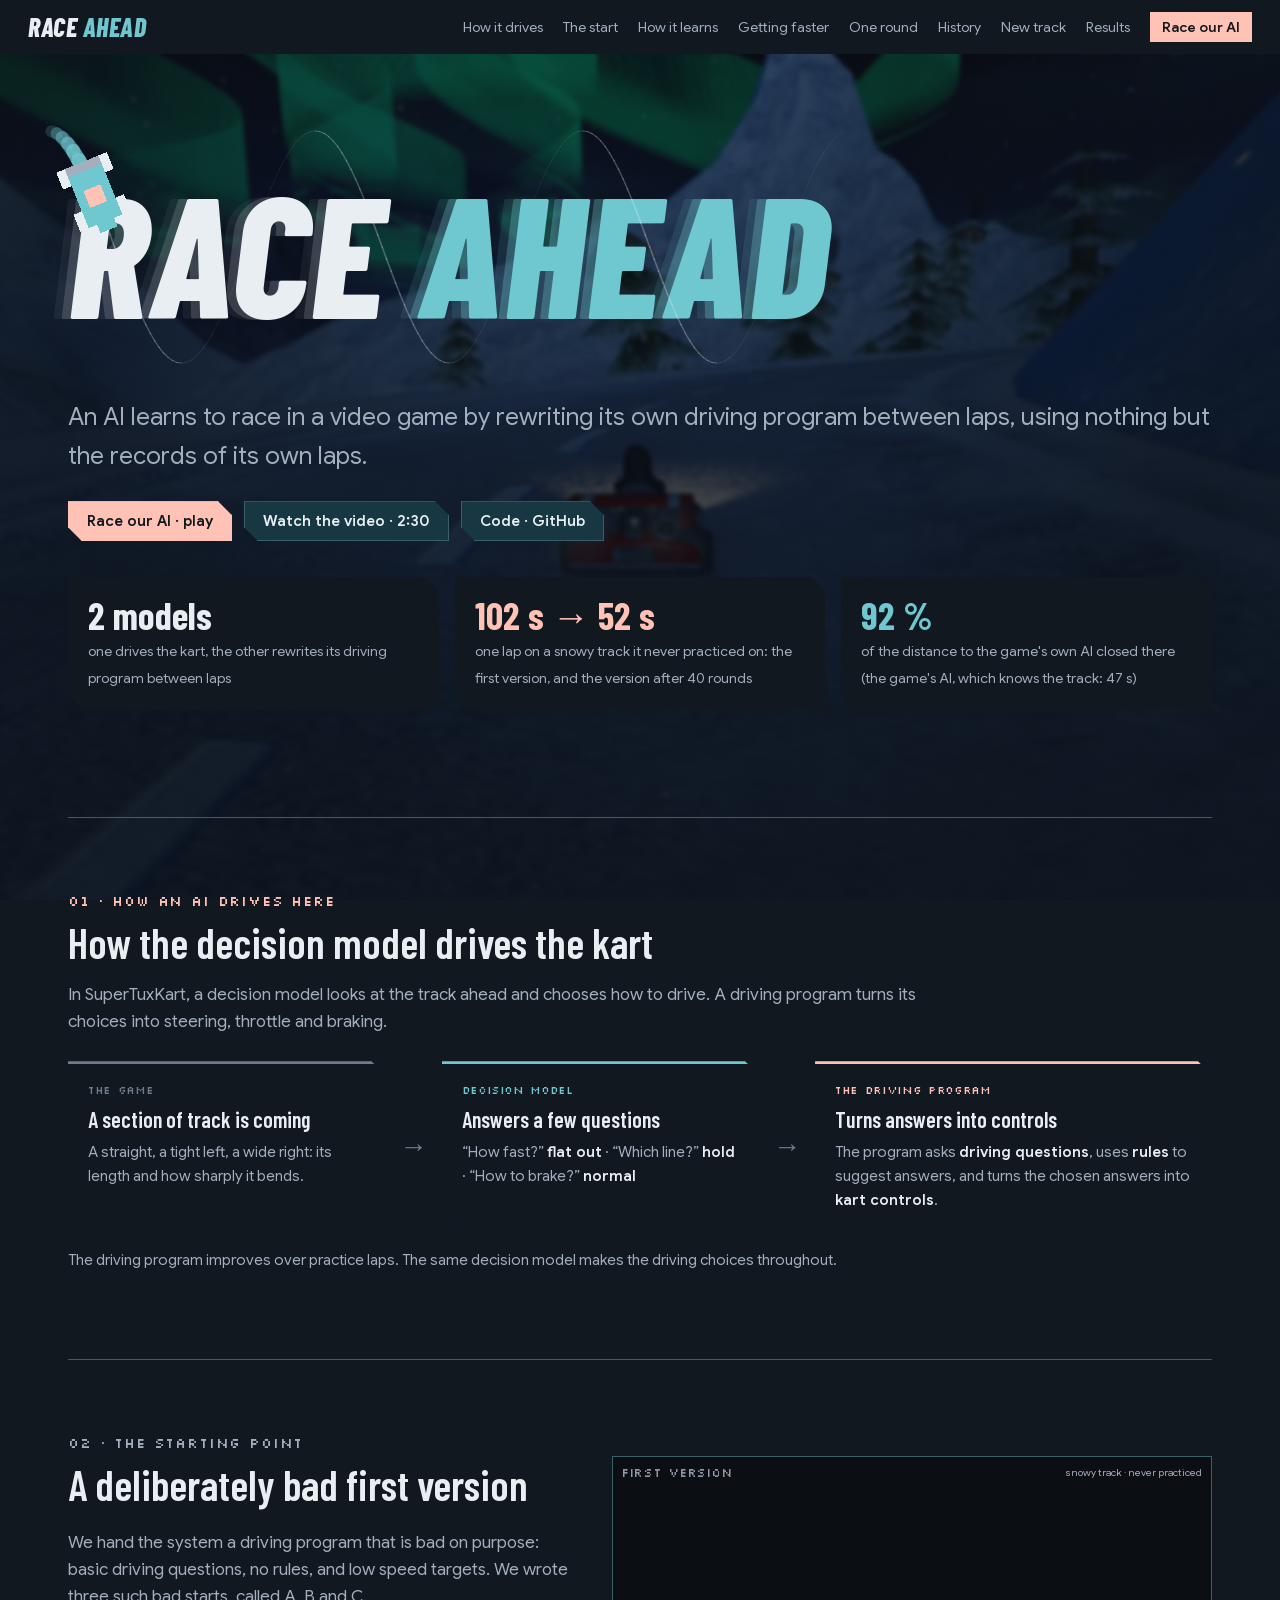
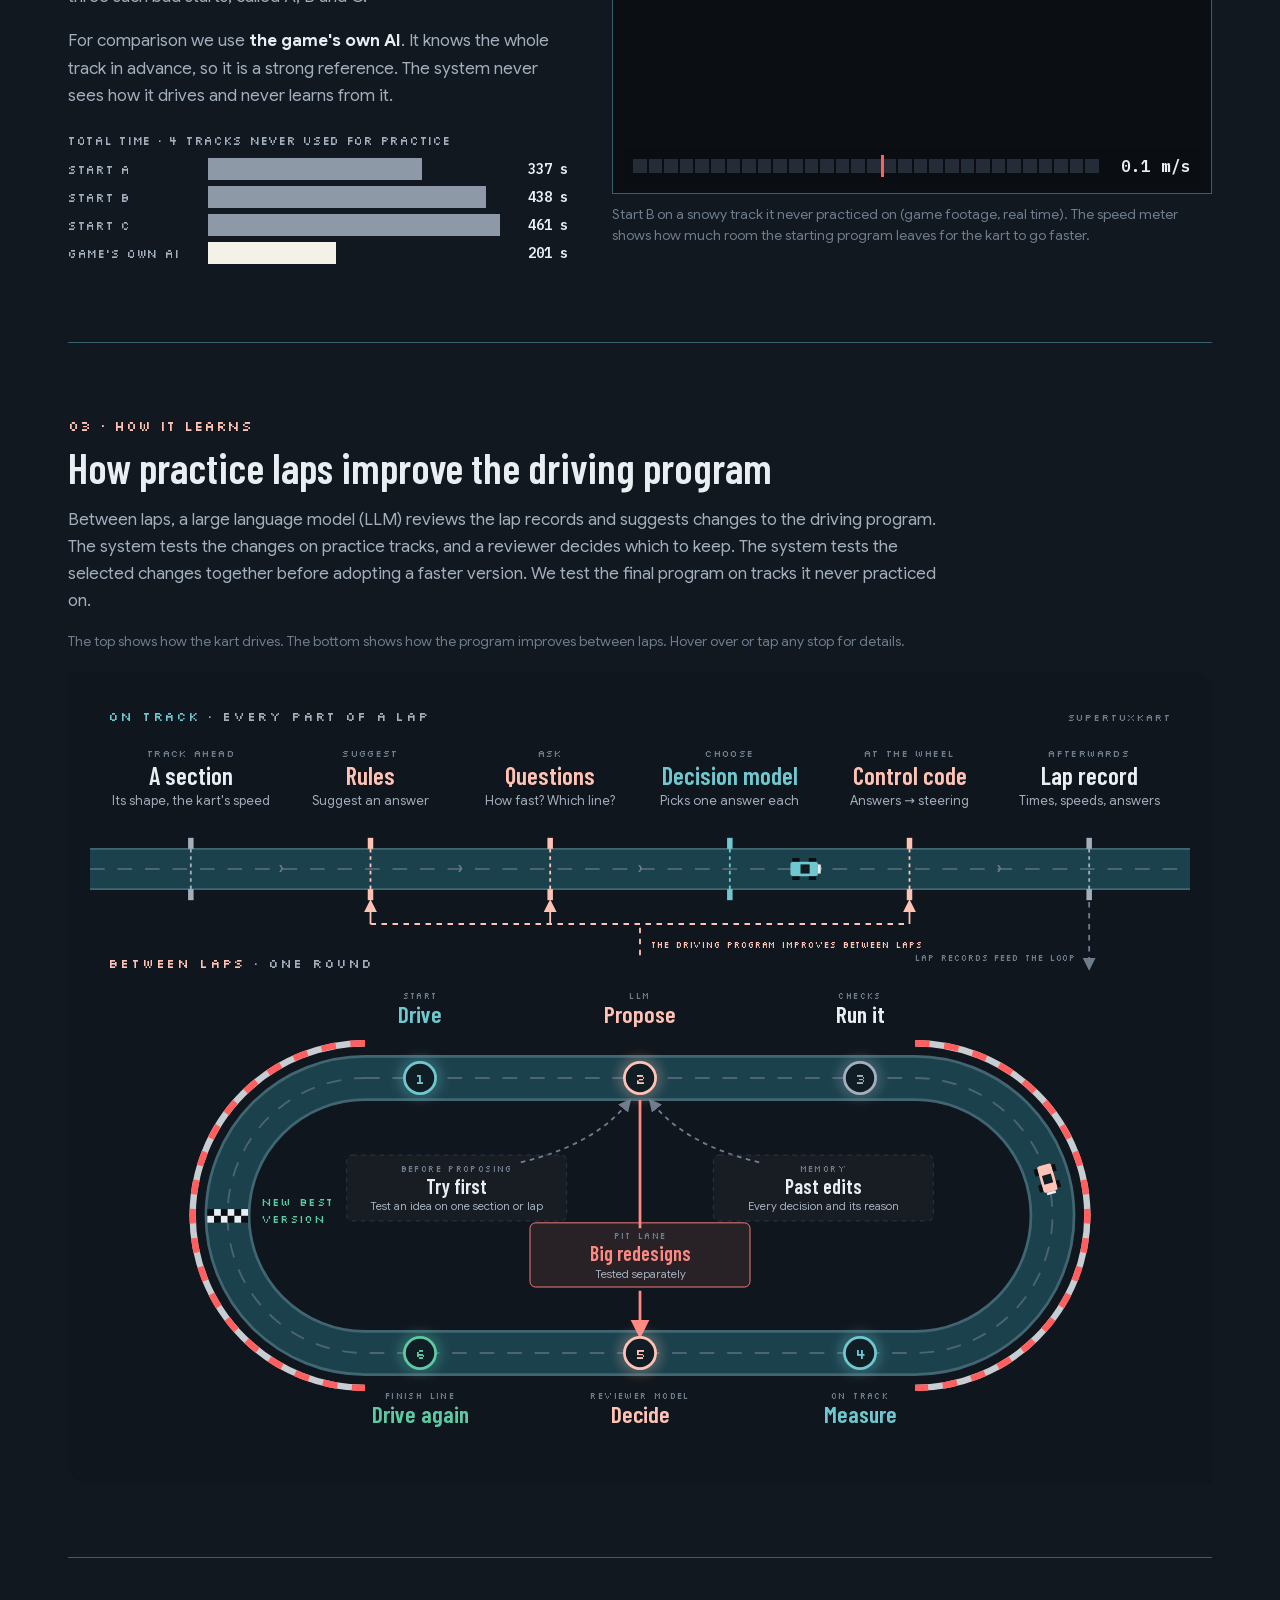
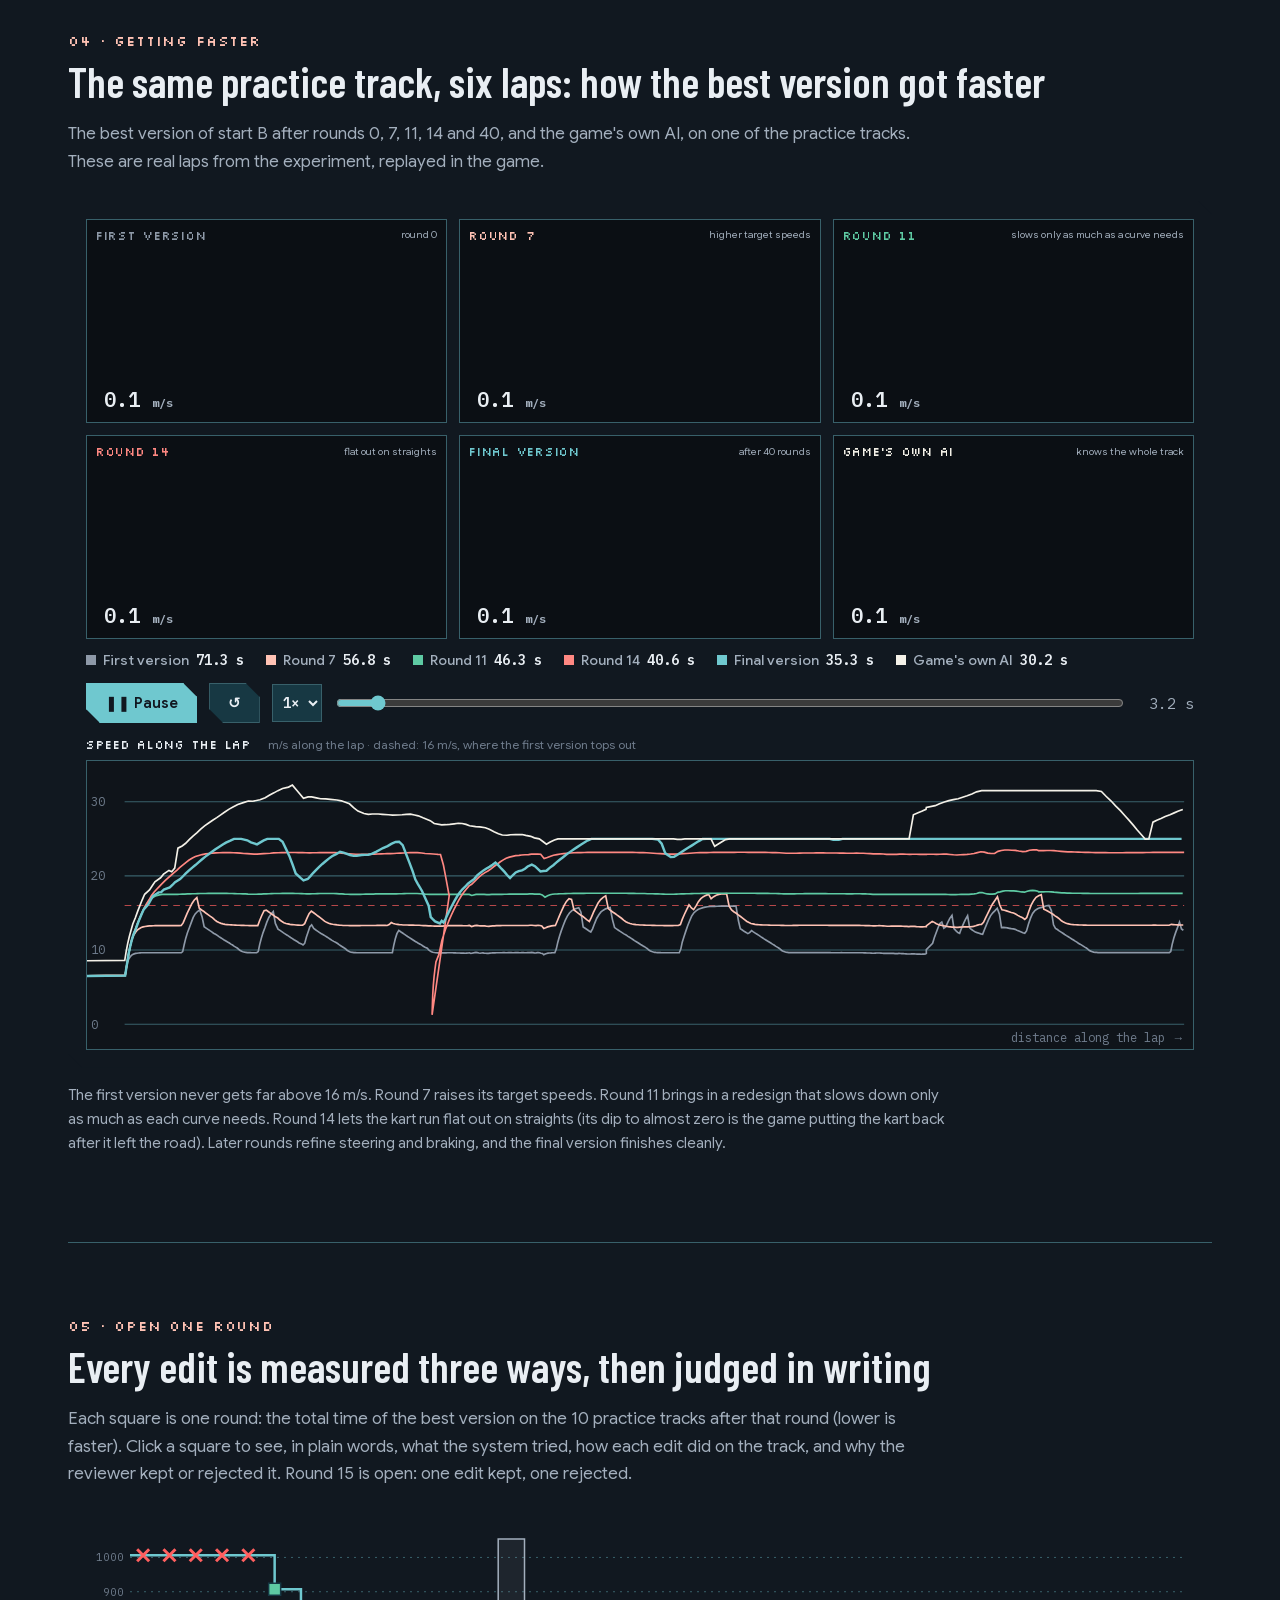
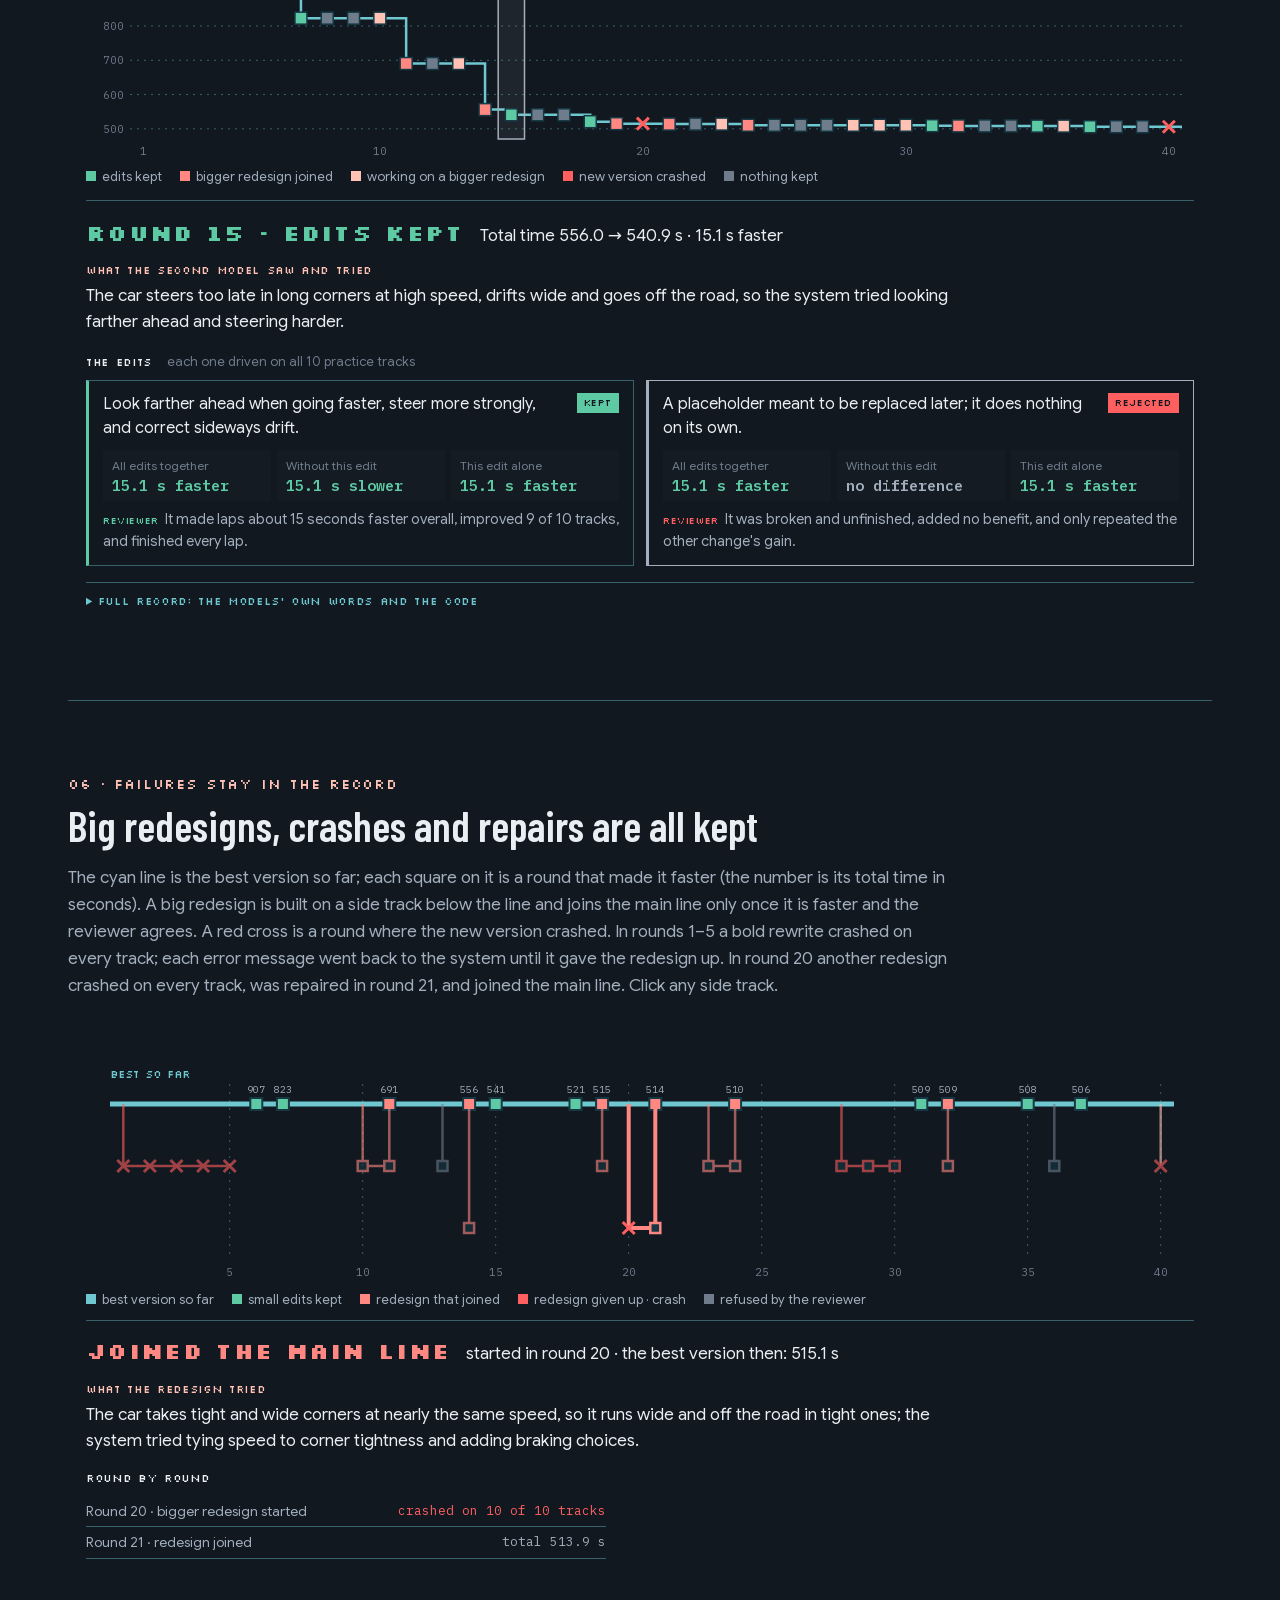
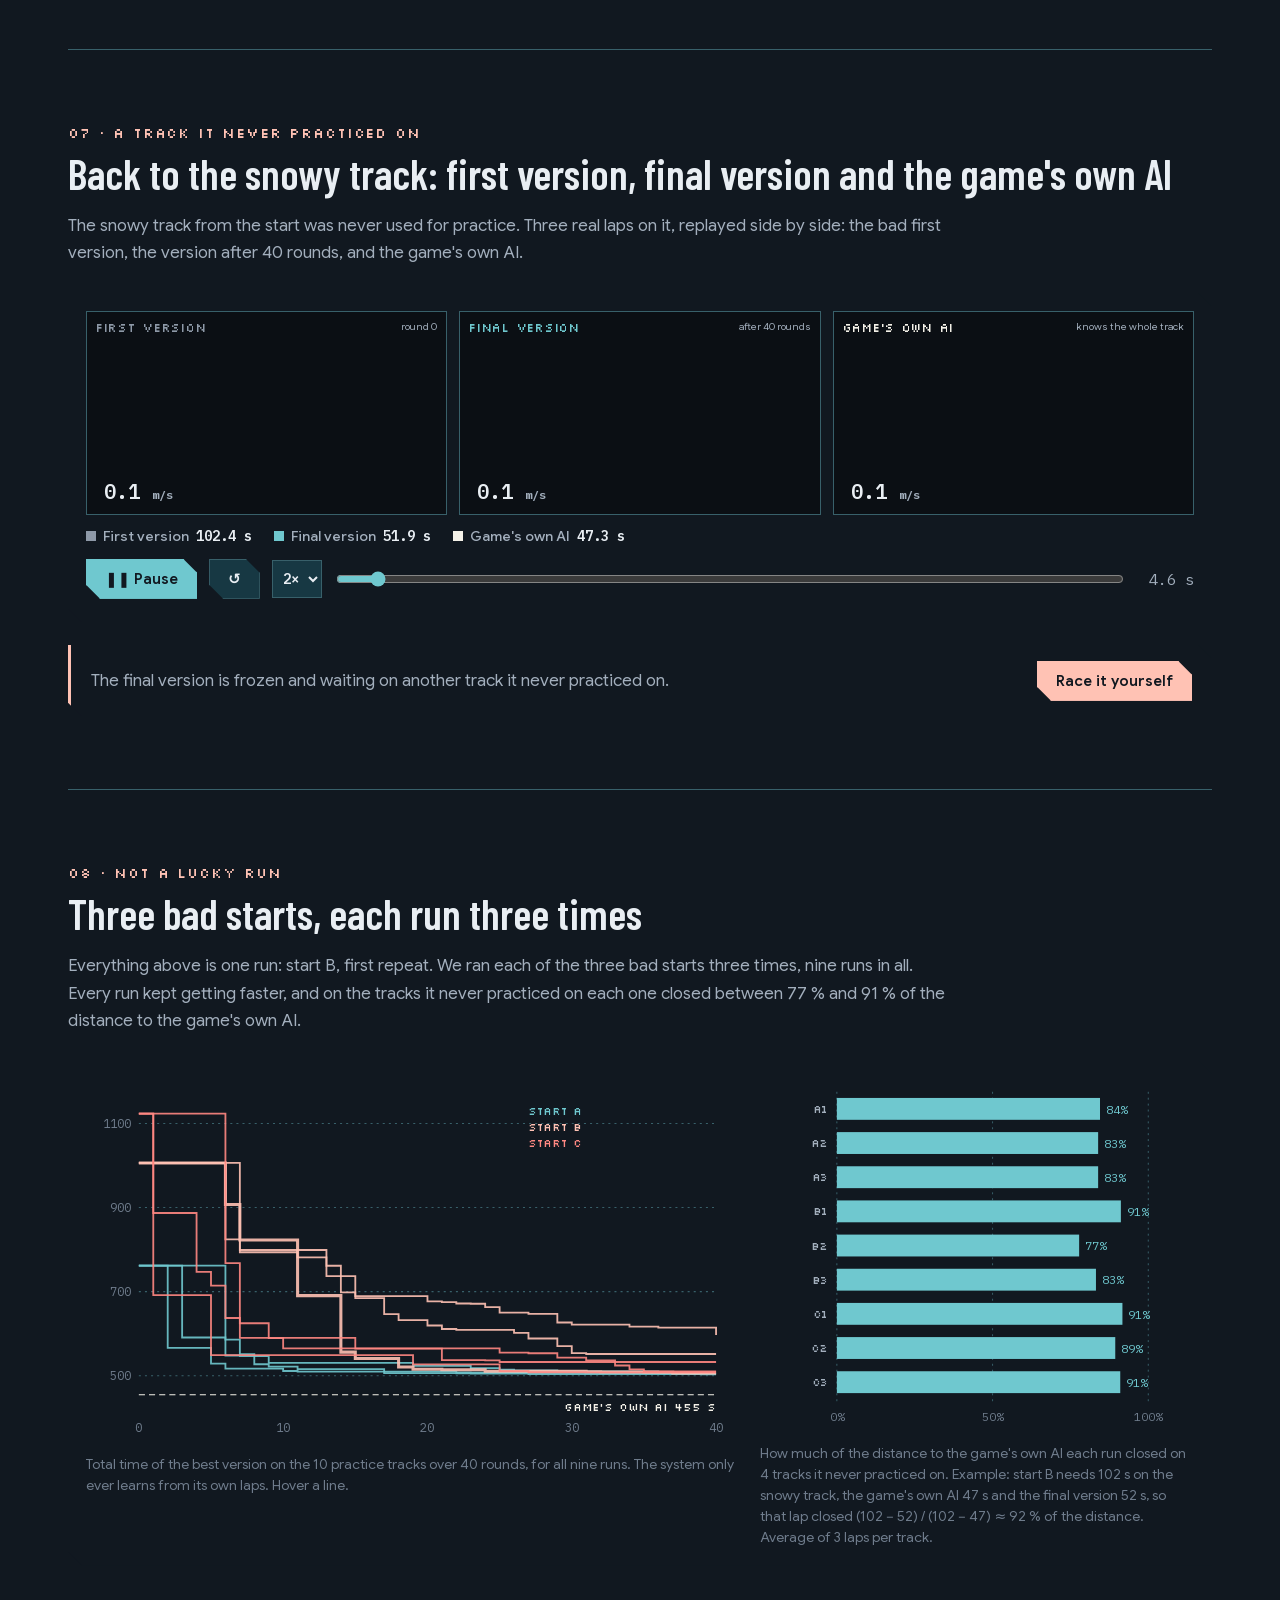
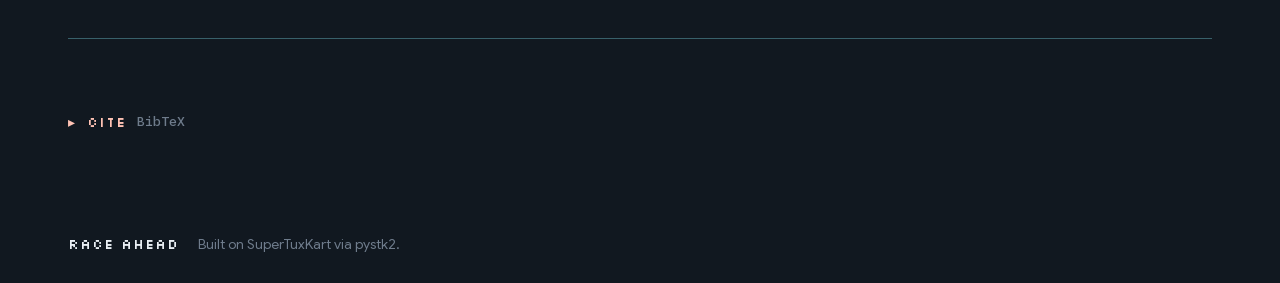
==== index.html @ e263c67b "Match lower race callout to coral palette" ====
<!doctype html>
<html lang="en">
<head>
<meta charset="utf-8">
<meta name="viewport" content="width=device-width, initial-scale=1">
<title>Race Ahead</title>
<meta name="description" content="An AI learns to race in a video game by rewriting its own driving program between laps, from nothing but its own lap records. Every change is measured on the track and reviewed in writing.">
<link rel="icon" href="data:image/svg+xml,%3Csvg xmlns=%27http://www.w3.org/2000/svg%27 viewBox=%270 0 8 8%27 shape-rendering=%27crispEdges%27%3E%3Crect width=%278%27 height=%278%27 fill=%27%2311161d%27/%3E%3Crect x=%271%27 y=%273%27 width=%276%27 height=%272%27 fill=%27%2338d0e2%27/%3E%3Crect x=%271%27 y=%275%27 width=%272%27 height=%272%27 fill=%27%23e9eef3%27/%3E%3Crect x=%275%27 y=%275%27 width=%272%27 height=%272%27 fill=%27%23e9eef3%27/%3E%3C/svg%3E">
<link rel="stylesheet" href="fonts/fonts.css?v=3">
<link rel="stylesheet" href="style.css?v=24">
</head>
<body>
<div class="bg" aria-hidden="true"><video autoplay muted loop playsinline preload="auto" poster="media/bg.jpg" src="media/bg.mp4"></video></div>
<header class="top">
  <a class="logo" href="#top"><span>Race</span> <b>Ahead</b></a>
  <nav>
    <a href="#drive">How it drives</a><a href="#start">The start</a><a href="#system">How it learns</a><a href="#evolution">Getting faster</a><a href="#round">One round</a><a href="#history">History</a><a href="#unseen">New track</a><a href="#results">Results</a>
    <a class="cta" href="play/">Race our AI</a>
  </nav>
</header>

<main id="top">
<section class="hero">
  <h1 class="title" id="title"><svg class="orbit back" id="orbitBack" aria-hidden="true"></svg><span>Race</span> <b>Ahead</b><svg class="orbit front" id="orbitFront" aria-hidden="true"></svg></h1>
  <p class="tag">An AI learns to race in a video game by rewriting its own driving program between laps, using nothing but the records of its own laps.</p>
  <div class="links">
    <a class="btn primary" href="play/">Race our AI · play</a>
    <a class="btn" id="openVideo" href="media/race-ahead-demo.mp4">Watch the video · 2:30</a>
    <a class="btn" href="https://github.com/RunRiotComeOn/realtime-evoharness" target="_blank" rel="noopener">Code · GitHub</a>
  </div>
  <div class="facts" id="facts"></div>
</section>

<section id="drive">
  <p class="kicker px">01 · How an AI drives here</p>
  <h2>How the decision model drives the kart</h2>
  <p class="lead">In SuperTuxKart, a decision model looks at the track ahead and chooses how to drive. A driving program turns its choices into steering, throttle and braking.</p>
  <div class="flow">
    <div class="fcard"><p class="px k">The game</p><p class="t">A section of track is coming</p><p>A straight, a tight left, a wide right: its length and how sharply it bends.</p></div>
    <i class="arrow" aria-hidden="true">→</i>
    <div class="fcard jevc"><p class="px k">Decision model</p><p class="t">Answers a few questions</p><p>“How fast?” <b>flat out</b> · “Which line?” <b>hold</b> · “How to brake?” <b>normal</b></p></div>
    <i class="arrow" aria-hidden="true">→</i>
    <div class="fcard prog"><p class="px k">The driving program</p><p class="t">Turns answers into controls</p><p>The program asks <b>driving questions</b>, uses <b>rules</b> to suggest answers, and turns the chosen answers into <b>kart controls</b>.</p></div>
  </div>
  <p class="note">The driving program improves over practice laps. The same decision model makes the driving choices throughout.</p>
</section>

<section id="start" class="split">
  <div class="text">
    <p class="kicker px">02 · The starting point</p>
    <h2>A deliberately bad first version</h2>
    <p>We hand the system a driving program that is bad on purpose: basic driving questions, no rules, and low speed targets. We wrote three such bad starts, called A, B and C.</p>
    <p>For comparison we use <b>the game's own AI</b>. It knows the whole track in advance, so it is a strong reference. The system never sees how it drives and never learns from it.</p>
    <div class="hbars" id="startBars" role="img" aria-label="Lap time of the three bad first versions and of the game's own AI on four tracks never used for practice"></div>
  </div>
  <figure class="media">
    <div class="lap solo" id="hookLap">
      <video muted playsinline loop autoplay preload="metadata" src="media/sm-r00.mp4"></video>
      <div class="hd"><span class="px" style="color:var(--ghost)">First version</span><small>snowy track · never practiced</small></div>
      <div class="meter" id="hookMeter"></div>
    </div>
    <figcaption>Start B on a snowy track it never practiced on (game footage, real time). The speed meter shows how much room the starting program leaves for the kart to go faster.</figcaption>
  </figure>
</section>

<section id="system">
  <p class="kicker px">03 · How it learns</p>
  <h2>How practice laps improve the driving program</h2>
  <p class="lead">Between laps, a large language model (LLM) reviews the lap records and suggests changes to the driving program. The system tests the changes on practice tracks, and a reviewer decides which to keep. The system tests the selected changes together before adopting a faster version. We test the final program on tracks it never practiced on.</p>
  <p class="hint2">The top shows how the kart drives. The bottom shows how the program improves between laps. Hover over or tap any stop for details.</p>
  <div class="sys" id="sys">
    <div class="sysart" id="sysArt"></div>
    <div class="systip" id="sysTip" role="tooltip"></div>
    <ol class="syslist" id="sysList"></ol>
  </div>
</section>

<section id="evolution">
  <p class="kicker px">04 · Getting faster</p>
  <h2>The same practice track, six laps: how the best version got faster</h2>
  <p class="lead">The best version of start B after rounds 0, 7, 11, 14 and 40, and the game's own AI, on one of the practice tracks. These are real laps from the experiment, replayed in the game.</p>
  <div class="race" id="raceEvo"></div>
  <p class="note">The first version never gets far above 16 m/s. Round 7 raises its target speeds. Round 11 brings in a redesign that slows down only as much as each curve needs. Round 14 lets the kart run flat out on straights (its dip to almost zero is the game putting the kart back after it left the road). Later rounds refine steering and braking, and the final version finishes cleanly.</p>
</section>

<section id="round">
  <p class="kicker px">05 · Open one round</p>
  <h2>Every edit is measured three ways, then judged in writing</h2>
  <p class="lead">Each square is one round: the total time of the best version on the 10 practice tracks after that round (lower is faster). Click a square to see, in plain words, what the system tried, how each edit did on the track, and why the reviewer kept or rejected it. Round 15 is open: one edit kept, one rejected.</p>
  <div class="explorer">
    <div class="curvebox"><svg id="curve" role="img" aria-label="Total time of the best version after each round"></svg><div class="legend" id="curveLegend"></div></div>
    <div class="rdetail" id="rDetail"></div>
  </div>
</section>

<section id="history">
  <p class="kicker px">06 · Failures stay in the record</p>
  <h2>Big redesigns, crashes and repairs are all kept</h2>
  <p class="lead">The cyan line is the best version so far; each square on it is a round that made it faster (the number is its total time in seconds). A big redesign is built on a side track below the line and joins the main line only once it is faster and the reviewer agrees. A red cross is a round where the new version crashed. In rounds 1–5 a bold rewrite crashed on every track; each error message went back to the system until it gave the redesign up. In round 20 another redesign crashed on every track, was repaired in round 21, and joined the main line. Click any side track.</p>
  <div class="lineage"><div class="lscroll"><svg id="lineage" role="img" aria-label="The best version so far and the side tracks of bigger redesigns"></svg></div><p class="swipe">Swipe the chart sideways to see all 40 rounds.</p>
    <div class="legend"><span><i style="background:var(--fast)"></i>best version so far</span><span><i style="background:var(--faster)"></i>small edits kept</span><span><i style="background:var(--best)"></i>redesign that joined</span><span><i style="background:var(--slower)"></i>redesign given up · crash</span><span><i style="background:var(--chalk-3)"></i>refused by the reviewer</span></div>
    <div class="bdetail" id="bDetail"></div></div>
</section>

<section id="unseen">
  <p class="kicker px">07 · A track it never practiced on</p>
  <h2>Back to the snowy track: first version, final version and the game's own AI</h2>
  <p class="lead">The snowy track from the start was never used for practice. Three real laps on it, replayed side by side: the bad first version, the version after 40 rounds, and the game's own AI.</p>
  <div class="race" id="raceUnseen"></div>
  <div class="playcta"><p>The final version is frozen and waiting on another track it never practiced on.</p><a class="btn primary" href="play/">Race it yourself</a></div>
</section>

<section id="results">
  <p class="kicker px">08 · Not a lucky run</p>
  <h2>Three bad starts, each run three times</h2>
  <p class="lead">Everything above is one run: start B, first repeat. We ran each of the three bad starts three times, nine runs in all. <span id="runsSummary"></span></p>
  <div class="results">
    <figure><svg id="gRounds" viewBox="0 0 640 360" role="img" aria-label="Total time of the best version on the 10 practice tracks over 40 rounds, nine runs"></svg>
      <figcaption id="gRoundsCap">Total time of the best version on the 10 practice tracks over 40 rounds, for all nine runs. The system only ever learns from its own laps. Hover a line.</figcaption></figure>
    <figure><svg id="gGap" viewBox="0 0 440 360" role="img" aria-label="How much of the distance to the game's own AI each run closed on four tracks it never practiced on"></svg>
      <figcaption>How much of the distance to the game's own AI each run closed on 4 tracks it never practiced on. <span id="gapExample"></span> Average of 3 laps per track.</figcaption></figure>
  </div>
</section>

<section id="cite">
  <details class="cite">
    <summary><span class="kicker px">Cite</span><span class="hint">BibTeX</span></summary>
    <div class="bibbox">
      <button class="copy" id="copyBib" type="button" aria-label="Copy the BibTeX entry" title="Copy">
        <svg viewBox="0 0 16 16" width="16" height="16" aria-hidden="true"><rect x="5" y="5" width="9" height="9" rx="1.5" fill="none" stroke="currentColor" stroke-width="1.5"/><path d="M3 11V3a1 1 0 0 1 1-1h7" fill="none" stroke="currentColor" stroke-width="1.5"/></svg>
        <span>Copy</span></button>
      <pre class="bib" id="bib">@misc{raceahead2026,
  title        = {Race Ahead: A Driving Harness That Rewrites Itself Between Laps},
  howpublished = {\url{https://runriotcomeon.github.io/race-ahead-site/}},
  note         = {Project website},
  year         = {2026}
}</pre>
    </div>
  </details>
</section>
</main>

<dialog class="vidbox" id="vidBox" aria-label="Race Ahead video">
  <div class="vidin"><button class="vclose" id="closeVideo" type="button" aria-label="Close the video">✕</button>
    <video id="demoVideo" controls playsinline preload="none" poster="media/bg.jpg" src="media/race-ahead-demo.mp4"></video></div>
</dialog>

<footer>
  <span class="px">Race Ahead</span>
  <span>Built on SuperTuxKart via pystk2.</span>
</footer>
<script src="data.js"></script>
<script src="laps.js"></script>
<script src="laps-unseen.js"></script>
<script src="site.js?v=28-palette9"></script>
</body>
</html>
---- fonts/fonts.css ----
/* Self-hosted Google Fonts (OFL): Barlow Condensed, IBM Plex Sans/Mono, Silkscreen; latin subset. */
@font-face {
  font-family: 'Barlow Condensed';
  font-style: normal;
  font-weight: 500;
  font-display: swap;
  src: url(BarlowCondensed-500.woff2) format('woff2');
  unicode-range: U+0000-00FF, U+0131, U+0152-0153, U+02BB-02BC, U+02C6, U+02DA, U+02DC, U+0304, U+0308, U+0329, U+2000-206F, U+20AC, U+2122, U+2191, U+2193, U+2212, U+2215, U+FEFF, U+FFFD;
}
@font-face {
  font-family: 'Barlow Condensed';
  font-style: normal;
  font-weight: 600;
  font-display: swap;
  src: url(BarlowCondensed-600.woff2) format('woff2');
  unicode-range: U+0000-00FF, U+0131, U+0152-0153, U+02BB-02BC, U+02C6, U+02DA, U+02DC, U+0304, U+0308, U+0329, U+2000-206F, U+20AC, U+2122, U+2191, U+2193, U+2212, U+2215, U+FEFF, U+FFFD;
}
@font-face {
  font-family: 'Barlow Condensed';
  font-style: normal;
  font-weight: 700;
  font-display: swap;
  src: url(BarlowCondensed-700.woff2) format('woff2');
  unicode-range: U+0000-00FF, U+0131, U+0152-0153, U+02BB-02BC, U+02C6, U+02DA, U+02DC, U+0304, U+0308, U+0329, U+2000-206F, U+20AC, U+2122, U+2191, U+2193, U+2212, U+2215, U+FEFF, U+FFFD;
}
@font-face {
  font-family: 'IBM Plex Mono';
  font-style: normal;
  font-weight: 400;
  font-display: swap;
  src: url(IBMPlexMono-400.woff2) format('woff2');
  unicode-range: U+0000-00FF, U+0131, U+0152-0153, U+02BB-02BC, U+02C6, U+02DA, U+02DC, U+0304, U+0308, U+0329, U+2000-206F, U+20AC, U+2122, U+2191, U+2193, U+2212, U+2215, U+FEFF, U+FFFD;
}
@font-face {
  font-family: 'IBM Plex Mono';
  font-style: normal;
  font-weight: 500;
  font-display: swap;
  src: url(IBMPlexMono-500.woff2) format('woff2');
  unicode-range: U+0000-00FF, U+0131, U+0152-0153, U+02BB-02BC, U+02C6, U+02DA, U+02DC, U+0304, U+0308, U+0329, U+2000-206F, U+20AC, U+2122, U+2191, U+2193, U+2212, U+2215, U+FEFF, U+FFFD;
}
@font-face {
  font-family: 'IBM Plex Mono';
  font-style: normal;
  font-weight: 600;
  font-display: swap;
  src: url(IBMPlexMono-600.woff2) format('woff2');
  unicode-range: U+0000-00FF, U+0131, U+0152-0153, U+02BB-02BC, U+02C6, U+02DA, U+02DC, U+0304, U+0308, U+0329, U+2000-206F, U+20AC, U+2122, U+2191, U+2193, U+2212, U+2215, U+FEFF, U+FFFD;
}
@font-face {
  font-family: 'IBM Plex Sans';
  font-style: normal;
  font-weight: 400;
  font-stretch: 100%;
  font-display: swap;
  src: url(IBMPlexSans-400.woff2) format('woff2');
  unicode-range: U+0000-00FF, U+0131, U+0152-0153, U+02BB-02BC, U+02C6, U+02DA, U+02DC, U+0304, U+0308, U+0329, U+2000-206F, U+20AC, U+2122, U+2191, U+2193, U+2212, U+2215, U+FEFF, U+FFFD;
}
@font-face {
  font-family: 'IBM Plex Sans';
  font-style: normal;
  font-weight: 500;
  font-stretch: 100%;
  font-display: swap;
  src: url(IBMPlexSans-500.woff2) format('woff2');
  unicode-range: U+0000-00FF, U+0131, U+0152-0153, U+02BB-02BC, U+02C6, U+02DA, U+02DC, U+0304, U+0308, U+0329, U+2000-206F, U+20AC, U+2122, U+2191, U+2193, U+2212, U+2215, U+FEFF, U+FFFD;
}
@font-face {
  font-family: 'IBM Plex Sans';
  font-style: normal;
  font-weight: 600;
  font-stretch: 100%;
  font-display: swap;
  src: url(IBMPlexSans-600.woff2) format('woff2');
  unicode-range: U+0000-00FF, U+0131, U+0152-0153, U+02BB-02BC, U+02C6, U+02DA, U+02DC, U+0304, U+0308, U+0329, U+2000-206F, U+20AC, U+2122, U+2191, U+2193, U+2212, U+2215, U+FEFF, U+FFFD;
}
@font-face {
  font-family: 'Silkscreen';
  font-style: normal;
  font-weight: 400;
  font-display: swap;
  src: url(Silkscreen-400.woff2) format('woff2');
  unicode-range: U+0000-00FF, U+0131, U+0152-0153, U+02BB-02BC, U+02C6, U+02DA, U+02DC, U+0304, U+0308, U+0329, U+2000-206F, U+20AC, U+2122, U+2191, U+2193, U+2212, U+2215, U+FEFF, U+FFFD;
}
@font-face {
  font-family: 'Silkscreen';
  font-style: normal;
  font-weight: 700;
  font-display: swap;
  src: url(Silkscreen-700.woff2) format('woff2');
  unicode-range: U+0000-00FF, U+0131, U+0152-0153, U+02BB-02BC, U+02C6, U+02DA, U+02DC, U+0304, U+0308, U+0329, U+2000-206F, U+20AC, U+2122, U+2191, U+2193, U+2212, U+2215, U+FEFF, U+FFFD;
}
/* Google Sans (OFL), variable weight 400-700, latin subset. */
@font-face {
  font-family: 'Google Sans';
  font-style: normal;
  font-weight: 400 700;
  font-display: swap;
  src: url(GoogleSans-var.woff2) format('woff2');
  unicode-range: U+0000-00FF, U+0131, U+0152-0153, U+02BB-02BC, U+02C6, U+02DA, U+02DC, U+0304, U+0308, U+0329, U+2000-206F, U+20AC, U+2122, U+2191, U+2193, U+2212, U+2215, U+FEFF, U+FFFD;
}
/* Barlow Condensed ExtraBold Italic (OFL), latin subset: hero title. */
@font-face {
  font-family: 'Barlow Condensed';
  font-style: italic;
  font-weight: 800;
  font-display: swap;
  src: url(BarlowCondensed-800i.woff2) format('woff2');
  unicode-range: U+0000-00FF, U+0131, U+0152-0153, U+02BB-02BC, U+02C6, U+02DA, U+02DC, U+0304, U+0308, U+0329, U+2000-206F, U+20AC, U+2122, U+2191, U+2193, U+2212, U+2215, U+FEFF, U+FFFD;
}
---- style.css ----
:root{
  --asphalt:#111820;--panel:#153844;--panel-2:#173843;--rule:#38606a;
  --chalk:#e9eef3;--chalk-2:#a3afbd;--chalk-3:#6f7c8c;
  --fast:#6fc8cf;--slow:#ffc2b4;--best:#ff8882;--faster:#5ecaa3;--ghost:#8e99a8;--slower:#ff5f5f;--oracle:#f4f1e8;
  --f-display:"Barlow Condensed","Arial Narrow",Arial,sans-serif;
  --f-body:"Google Sans","IBM Plex Sans",system-ui,sans-serif;
  --f-data:"IBM Plex Mono",ui-monospace,Menlo,monospace;
  --f-pixel:"Silkscreen","Barlow Condensed",monospace;
  --notch:polygon(0 0,calc(100% - 14px) 0,100% 14px,100% 100%,14px 100%,0 calc(100% - 14px));
}
*{box-sizing:border-box}
html{scroll-behavior:smooth;scroll-padding-top:70px;overscroll-behavior-y:none}
body{margin:0;background:var(--asphalt);color:var(--chalk);font:17px/1.6 var(--f-body)}
/* page background: a recorded lap of the final champion on snowmountain, behind a dark veil */
.bg{position:fixed;inset:0;z-index:-1;overflow:hidden;background:#0b0f14 url(media/bg.jpg) center/cover no-repeat}
.bg video{width:100%;height:100%;object-fit:cover;filter:blur(2px) saturate(1.15);transform:scale(1.04)}
.bg::after{content:"";position:absolute;inset:0;background:
  radial-gradient(ellipse at 50% 0%,rgba(11,15,20,.45),rgba(11,15,20,.78) 70%),
  linear-gradient(rgba(11,15,20,.25),rgba(11,15,20,.55))}
@media (prefers-reduced-motion:reduce){.bg video{display:none}}
a{color:var(--fast)}
img,video{display:block;width:100%;height:auto;background:#0b0f14}
code,.mono{font-family:var(--f-data);font-size:.9em}
code{color:var(--fast)}
.px{font-family:var(--f-pixel);letter-spacing:.06em;text-transform:uppercase}
.c{color:var(--fast)}.y{color:var(--slow)}.g{color:var(--faster)}.r{color:var(--slower)}
em.jev{font-style:normal;color:var(--fast)}

.top{position:sticky;top:0;z-index:5;display:flex;align-items:center;justify-content:space-between;gap:16px;
  padding:12px 28px;background:var(--asphalt)}
.logo{font:italic 800 26px/1 var(--f-display);text-transform:uppercase;letter-spacing:.02em;text-decoration:none;color:var(--chalk);white-space:nowrap}
.logo b,h1 b{color:var(--fast);font-weight:800}
nav{display:flex;gap:20px;align-items:center;flex-wrap:wrap;font-size:14px}
nav a{color:var(--chalk-2);text-decoration:none}
nav a:hover{color:var(--chalk)}
nav .cta{color:var(--asphalt);background:var(--slow);padding:4px 12px;font-weight:600}

main{max-width:1200px;margin:0 auto;padding:0 28px}
section{padding:72px 0;border-bottom:1px solid var(--rule)}
section:last-of-type{border-bottom:0}
h1{font-size:clamp(44px,8vw,96px);line-height:1;margin:0 0 18px;font-weight:700}
h2{font-family:var(--f-display);font-weight:600;font-size:clamp(28px,3.6vw,42px);line-height:1.1;margin:6px 0 22px}
.kicker{color:var(--slow);font-size:14px;margin:0;display:flex;gap:16px;flex-wrap:wrap;align-items:baseline}
.contrib{color:var(--chalk-3);font-size:12px}
.lead{color:var(--chalk-2);max-width:880px;margin:-6px 0 26px}
.note{color:var(--chalk-2);font-size:15px;max-width:880px}
figure{margin:0}
figcaption{color:var(--chalk-3);font-size:14px;margin-top:10px;line-height:1.5}
figcaption b{font-weight:600}
.wide{margin:6px 0 0}
.wide img,.wide video,.media img,.media video,.two img{border:1px solid var(--rule)}

.hero{padding-top:64px}
/* Hero title: slanted racing type; a pixel kart corkscrews around it in 3D (site.js draws both orbit layers). */
h1.title{position:relative;isolation:isolate;display:inline-block;margin:0 0 22px -.42em;padding:.34em .42em .3em;
  font:italic 800 clamp(54px,16.5vw,172px)/.86 var(--f-display);text-transform:uppercase;letter-spacing:.005em}
h1.title span,h1.title b{position:relative;z-index:1}
h1.title span{color:var(--chalk);text-shadow:-.05em 0 0 rgba(233,238,243,.16),-.1em 0 0 rgba(233,238,243,.06)}
h1.title b{font-weight:800;text-shadow:-.05em 0 0 rgba(111,200,207,.3),-.1em 0 0 rgba(111,200,207,.12)}
.orbit{position:absolute;inset:0;width:100%;height:100%;overflow:visible;pointer-events:none}
.orbit.back{z-index:0}.orbit.front{z-index:2}
.orbit line{stroke:var(--fast);stroke-linecap:round}
.orbit line.guide{stroke:var(--chalk)}
@media (max-width:700px){h1.title{margin-left:-.2em;padding:.32em .26em .28em}}
.tag{font-size:clamp(18px,2.2vw,24px);color:var(--chalk-2);margin:0 0 26px}
.links{display:flex;gap:12px;flex-wrap:wrap;margin-bottom:36px}
.btn{display:inline-block;font:600 15px var(--f-body);padding:10px 18px;color:var(--chalk);background:var(--panel-2);
  border:1px solid var(--rule);text-decoration:none;cursor:pointer;clip-path:var(--notch)}
.btn:hover{border-color:var(--chalk-3)}
.hero .btn.primary,.playcta .btn.primary{background:var(--slow);border-color:var(--slow)}
.btn.primary{background:var(--fast);color:var(--asphalt);border-color:var(--fast)}
.btn.off{color:var(--chalk-3);cursor:default}
.facts{display:grid;grid-template-columns:repeat(3,1fr);gap:16px;margin-bottom:36px}
.facts div{background:var(--asphalt);padding:18px 20px;clip-path:var(--notch)}
.facts b{display:block;font:700 clamp(26px,3vw,38px)/1.1 var(--f-display)}
.facts span{color:var(--chalk-2);font-size:14px}
.video video{border:1px solid var(--rule)}

.split{display:grid;grid-template-columns:5fr 6fr;gap:44px;align-items:center}
.split.rev{grid-template-columns:5fr 7fr}
.text p{color:var(--chalk-2)}.text b{color:var(--chalk)}
.cards{display:grid;grid-template-columns:repeat(3,1fr);gap:16px;margin-top:28px}
/* 01 · how it drives: game -> driver -> driving program */
.flow{display:grid;grid-template-columns:1fr auto 1fr auto 1.25fr;gap:14px;align-items:stretch;margin:6px 0 18px}
.fcard{background:var(--asphalt);padding:18px 20px;clip-path:var(--notch);border-top:3px solid var(--chalk-3)}
.fcard.jevc{border-top-color:var(--fast)}.fcard.prog{border-top-color:var(--slow)}
.fcard p{margin:0;color:var(--chalk-2);font-size:15px}
.fcard .k{font-size:11px;color:var(--chalk-3);margin-bottom:6px}
.fcard.jevc .k{color:var(--fast)}.fcard.prog .k{color:var(--slow)}
.fcard .t{font:600 22px/1.2 var(--f-display);color:var(--chalk);margin-bottom:8px}
.fcard b{color:var(--chalk);font-weight:600}
.flow .arrow{align-self:center;font-style:normal;font:600 28px var(--f-display);color:var(--chalk-3)}
.hint2{color:var(--chalk-3);font-size:14px;margin:-10px 0 18px}
.playcta{display:flex;align-items:center;justify-content:space-between;gap:18px;flex-wrap:wrap;margin-top:22px;
  background:var(--asphalt);padding:16px 20px;clip-path:var(--notch);border-left:3px solid var(--slow)}
.playcta p{margin:0;color:var(--chalk-2)}
.card{background:var(--asphalt);padding:18px 20px;clip-path:var(--notch)}
.card p{margin:0;color:var(--chalk-2);font-size:15px}
.card p.px{font-size:13px;margin-bottom:8px;color:var(--chalk)}
.card p.px.c{color:var(--fast)}.card p.px.y{color:var(--slow)}
.files p{line-height:1.9}
.two{display:grid;grid-template-columns:4fr 5fr;gap:20px;margin-top:24px;align-items:start}

/* synced laps */
.race{background:var(--asphalt);padding:18px;clip-path:var(--notch)}
.grid{display:grid;grid-template-columns:repeat(3,1fr);gap:12px}
.lap{position:relative;background:#0b0f14;border:1px solid var(--rule)}
.lap video{aspect-ratio:16/9;border:0}
.lap .hd{position:absolute;left:0;right:0;top:0;display:flex;justify-content:space-between;align-items:center;gap:8px;
  padding:6px 9px;background:linear-gradient(rgba(11,15,20,.85),rgba(11,15,20,0));font-size:12px}
.lap .hd .px{font-size:12px}
.lap .hd small{color:var(--chalk-2);font-family:var(--f-body);text-transform:none;letter-spacing:0}
.lap .spd{position:absolute;left:9px;bottom:8px;font:600 20px var(--f-data);background:rgba(11,15,20,.75);padding:1px 8px}
.lap .spd small{font-size:12px;color:var(--chalk-2)}
.lap .fin{position:absolute;right:9px;bottom:8px;font-family:var(--f-pixel);font-size:14px;padding:3px 9px;
  background:var(--chalk);color:var(--asphalt);display:none}
.lap.done .fin{display:block}
.lap .tag{display:none}
.board{display:flex;flex-wrap:wrap;gap:6px 22px;margin:12px 0 2px;font:500 14px var(--f-body);color:var(--chalk-2)}
.board i{display:inline-block;width:10px;height:10px;margin-right:7px}
.board b{font:600 14px var(--f-data);color:var(--chalk);margin-left:4px}
.bar{display:flex;gap:12px;align-items:center;margin:14px 0 6px}
.bar input{flex:1;min-width:0;accent-color:var(--fast)}
.clock{min-width:56px;text-align:right;color:var(--chalk-2)}
.rate{background:var(--panel-2);color:var(--chalk);border:1px solid var(--rule);font:600 14px var(--f-data);padding:8px 6px}
.chart{margin-top:12px}
.chart .small{font-size:12px;margin:0 0 6px;color:var(--chalk)}
.chart .small span{color:var(--chalk-3);font-family:var(--f-body);text-transform:none;letter-spacing:0;margin-left:10px}
.speed{width:100%;height:auto;display:block;background:#0f141a;border:1px solid var(--rule)}

/* starting bars, hook meter */
.small{font-size:12px;color:var(--chalk);margin:22px 0 8px}
.hbars .hb{display:grid;grid-template-columns:128px 1fr;gap:12px;align-items:center;margin:6px 0}
.hbars .hb span{font-size:12px;color:var(--chalk-2)}
.hbars .hb div{display:grid;grid-template-columns:1fr 58px;gap:10px;align-items:center}
.hbars .hb .tr{height:22px;display:block}.hbars .hb i{display:block;height:100%}
.hbars .hb b{font:600 14px var(--f-data);color:var(--chalk);text-align:right}
.lap.solo video{aspect-ratio:16/9}
.meter{position:absolute;left:10px;right:10px;bottom:10px;display:flex;gap:12px;align-items:center;background:rgba(11,15,20,.78);padding:7px 10px}
.meter .cells{position:relative;flex:1;display:grid;grid-template-columns:repeat(30,1fr);gap:2px;height:14px}
.meter .cells i{background:#232c37}.meter .cells i.on{background:var(--fast)}.meter .cells i.hi{background:var(--slow)}
.meter .cells u{position:absolute;top:-4px;bottom:-4px;width:3px;margin-left:-1px;background:var(--slower)}
.meter span{font:600 16px var(--f-data);min-width:80px;text-align:right}

/* system diagram: a circuit (SVG drawn by site.js), floating details; a list on phones */
.sys{position:relative;background:rgba(17,22,29,.88);padding:22px;clip-path:var(--notch)}
.sysvg{width:100%;height:auto;display:block;overflow:visible}
.sysvg .hot{cursor:pointer;transition:opacity .2s}
.sysvg .hot:focus{outline:none}
.sysvg.focus .hot{opacity:.38}.sysvg.focus .hot.on{opacity:1}
.sysvg .st circle{transition:transform .2s;transform-box:fill-box;transform-origin:center}
.sysvg .st.on circle{transform:scale(1.18)}
.systip{position:absolute;z-index:3;width:330px;max-width:calc(100% - 16px);pointer-events:none;opacity:0;transform:translateY(4px);transition:opacity .15s,transform .15s;
  background:rgba(13,18,24,.97);border:1px solid #33404f;border-left:3px solid var(--fast);padding:12px 14px;box-shadow:0 12px 32px rgba(0,0,0,.45)}
.systip.vis{opacity:1;transform:none}
.systip b{display:block;font:600 20px var(--f-display);letter-spacing:.02em;margin-bottom:2px}.systip span{color:var(--chalk-2);font-size:14.5px;line-height:1.5}
.syslist{display:none;list-style:none;margin:0;padding:0}
.syslist li{border-left:3px solid var(--c,var(--chalk-3));background:var(--asphalt);padding:10px 12px;margin:0 0 8px}
.syslist li.h{border:0;background:none;padding:10px 0 4px;font-size:12px;color:var(--slow)}
.syslist small{display:block;font:10px var(--f-pixel);letter-spacing:.05em;text-transform:uppercase;color:var(--chalk-3)}
.syslist b{display:block;font:600 19px var(--f-display);color:var(--c)}.syslist span{font-size:14px;color:var(--chalk-2)}

/* round explorer */
.explorer,.lineage{background:var(--asphalt);padding:18px;clip-path:var(--notch)}
#curve,#lineage{width:100%;display:block}
#lineage{height:240px}
.lscroll{overflow-x:auto;-webkit-overflow-scrolling:touch}
.swipe{display:none;font-size:12.5px;color:var(--chalk-3);margin:6px 0 0}
.legend{display:flex;flex-wrap:wrap;gap:4px 18px;font-size:13px;color:var(--chalk-2);margin:6px 0 4px}
.legend i{display:inline-block;width:10px;height:10px;margin-right:6px}
.rdetail{border-top:1px solid var(--rule);margin-top:12px;padding-top:14px}
.rh{display:flex;flex-wrap:wrap;gap:8px 16px;align-items:baseline}
.rh h3{margin:0;font-size:22px}.rh .mono{color:var(--chalk-2)}
.alert{margin:10px 0;border:1px solid var(--slower);background:rgba(255,95,95,.08);padding:8px 12px;font-size:14px;color:var(--chalk-2)}
.alert .px{color:var(--slower);font-size:12px;margin-right:6px}
.cols{display:grid;grid-template-columns:5fr 7fr;gap:20px;margin-top:12px}
.hyp p:not(.px),.hyptxt{color:var(--chalk-2);font-size:14.5px;line-height:1.55;margin:0}
.hyp .px,.items>.px{font-size:12px;margin:0 0 8px}.items>.px span{color:var(--chalk-3);font-family:var(--f-body);text-transform:none;letter-spacing:0;margin-left:8px}
.noticed{margin:12px 0 16px;font-size:17px;line-height:1.55;color:var(--chalk);max-width:900px}
.noticed .px{display:block;font-size:11px;margin-bottom:4px}
.sub{font-size:11px;color:var(--chalk);margin:0 0 8px}.sub span{color:var(--chalk-3);font-family:var(--f-body);text-transform:none;letter-spacing:0;margin-left:8px;font-size:13px}
.items{display:grid;grid-template-columns:repeat(auto-fit,minmax(320px,1fr));gap:12px}
.item{background:var(--asphalt);border:1px solid var(--rule);border-left:3px solid var(--chalk-3);padding:12px 14px}
.item.g{border-left-color:var(--faster)}.item.r{border-left-color:var(--slower)}.item.focus{border-color:var(--chalk-2)}
.ih{display:flex;gap:12px;align-items:flex-start;justify-content:space-between}
.chg{margin:0;font-size:16px;line-height:1.45;color:var(--chalk)}
.st{flex:none;font-size:10px;padding:2px 7px;color:var(--asphalt)}.st.g{background:var(--faster)}.st.r{background:var(--slower)}.st.n{background:var(--chalk-3)}
.meas{display:grid;grid-template-columns:repeat(3,1fr);gap:6px;margin:10px 0 4px}
.meas .m{background:#141b23;padding:6px 9px;display:flex;flex-direction:column;gap:1px}
.meas .m span{font-size:12px;color:var(--chalk-3)}.meas .m b{font:600 15px var(--f-data);color:var(--chalk-2)}
b.g{color:var(--faster)!important}b.r{color:var(--slower)!important}
.ver{font-size:14.5px;color:var(--chalk-2);margin:8px 0 0;line-height:1.5}
.ver .px{font-size:10px;margin-right:6px}.ver.g .px{color:var(--faster)}.ver.r .px{color:var(--slower)}
.record{margin-top:16px;border-top:1px solid var(--rule);padding-top:10px}
.record summary{font-size:11px;color:var(--fast);cursor:pointer}
.record p{font-size:13.5px;color:var(--chalk-2);line-height:1.55;margin:8px 0}.record p b{color:var(--chalk)}
.record .rec{border-left:2px solid var(--rule);padding-left:12px;margin:12px 0}.record .mono{color:var(--fast);font-size:13px}
.record pre{max-height:260px;overflow:auto;background:#0f141a;border:1px solid var(--rule);padding:10px;font:12px/1.45 var(--f-data);color:var(--chalk-2)}
.bdetail{border-top:1px solid var(--rule);margin-top:10px;padding-top:12px}
.bdetail .hyptxt{margin:8px 0 10px;max-width:900px}
.bdetail .row{display:flex;justify-content:space-between;gap:12px;border-bottom:1px solid var(--rule);padding:4px 0;font-size:14px;max-width:520px;color:var(--chalk-2)}
.results{display:grid;grid-template-columns:3fr 2fr;gap:24px;background:var(--asphalt);padding:18px;clip-path:var(--notch)}
.results svg{width:100%;height:auto;display:block}

.bib{background:var(--asphalt);padding:18px 20px;font:14px/1.6 var(--f-data);color:var(--chalk-2);overflow-x:auto;margin:0}
.cite summary{display:flex;align-items:center;gap:12px;cursor:pointer;list-style:none;width:max-content}
.cite summary::-webkit-details-marker{display:none}
.cite summary::before{content:"▸";color:var(--slow);font-size:14px;transition:transform .15s}
.cite[open] summary::before{transform:rotate(90deg)}
.cite summary .kicker{margin:0}
.cite summary .hint{font:500 13px var(--f-data);color:var(--chalk-3)}
.cite summary:hover .hint{color:var(--chalk-2)}
.bibbox{position:relative;margin-top:14px}
.copy{position:absolute;top:10px;right:10px;display:flex;align-items:center;gap:6px;font:500 12px var(--f-data);color:var(--chalk-2);
  background:var(--panel-2);border:1px solid var(--rule);padding:5px 9px;cursor:pointer}
.copy:hover{color:var(--chalk);border-color:var(--chalk-3)}
.copy.done{color:var(--faster);border-color:var(--faster)}
footer{max-width:1200px;margin:0 auto;padding:28px;display:flex;gap:20px;flex-wrap:wrap;color:var(--chalk-3);font-size:14px}
footer .px{color:var(--chalk)}

@media (max-width:900px){
  .top{padding:10px 16px}
  nav a:not(.cta){display:none}
  main{padding:0 16px}
  section{padding:52px 0}
  .split,.split.rev,.two,.cards,.facts,.flow{grid-template-columns:1fr}
  .flow .arrow{transform:rotate(90deg);justify-self:center}
  .grid{grid-template-columns:repeat(2,1fr)}
  .lap .hd small{display:none}
  .sysart,.systip{display:none}.syslist{display:block}
  .results{grid-template-columns:1fr}
  .items{grid-template-columns:1fr}
}
@media (max-width:520px){.grid{grid-template-columns:1fr}}

/* the video, played on the page */
.vidbox{border:0;padding:0;background:transparent;max-width:min(1200px,94vw);width:100%}
.vidbox::backdrop{background:rgba(8,11,15,.86)}
.vidin{position:relative;background:#000;clip-path:var(--notch)}
.vidin video{display:block;width:100%;height:auto;background:#000}
.vclose{position:absolute;top:10px;right:10px;z-index:2;width:38px;height:38px;border:1px solid var(--rule);background:rgba(17,22,29,.85);
  color:var(--chalk);font-size:18px;cursor:pointer}
.vclose:hover{border-color:var(--chalk-3)}
@media (max-width:700px){
  #lineage{min-width:760px}
  .swipe{display:block}
}
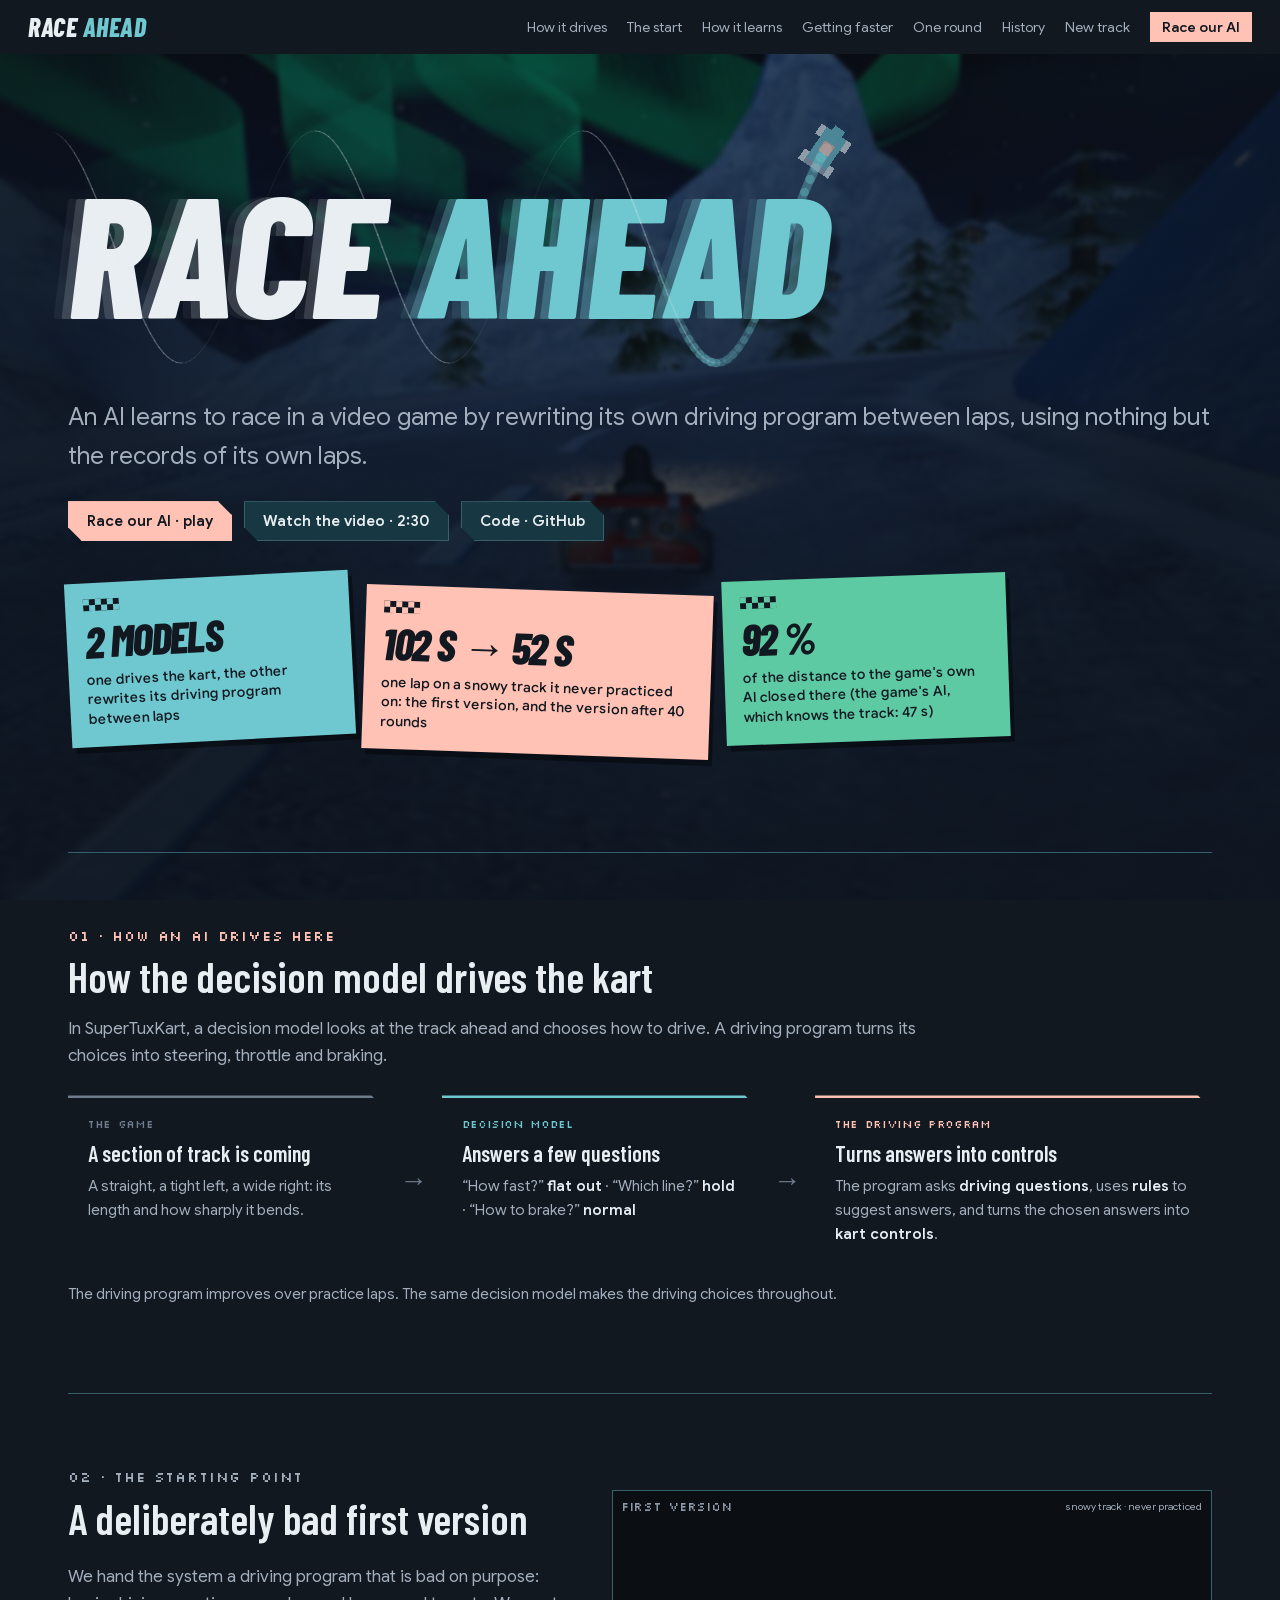
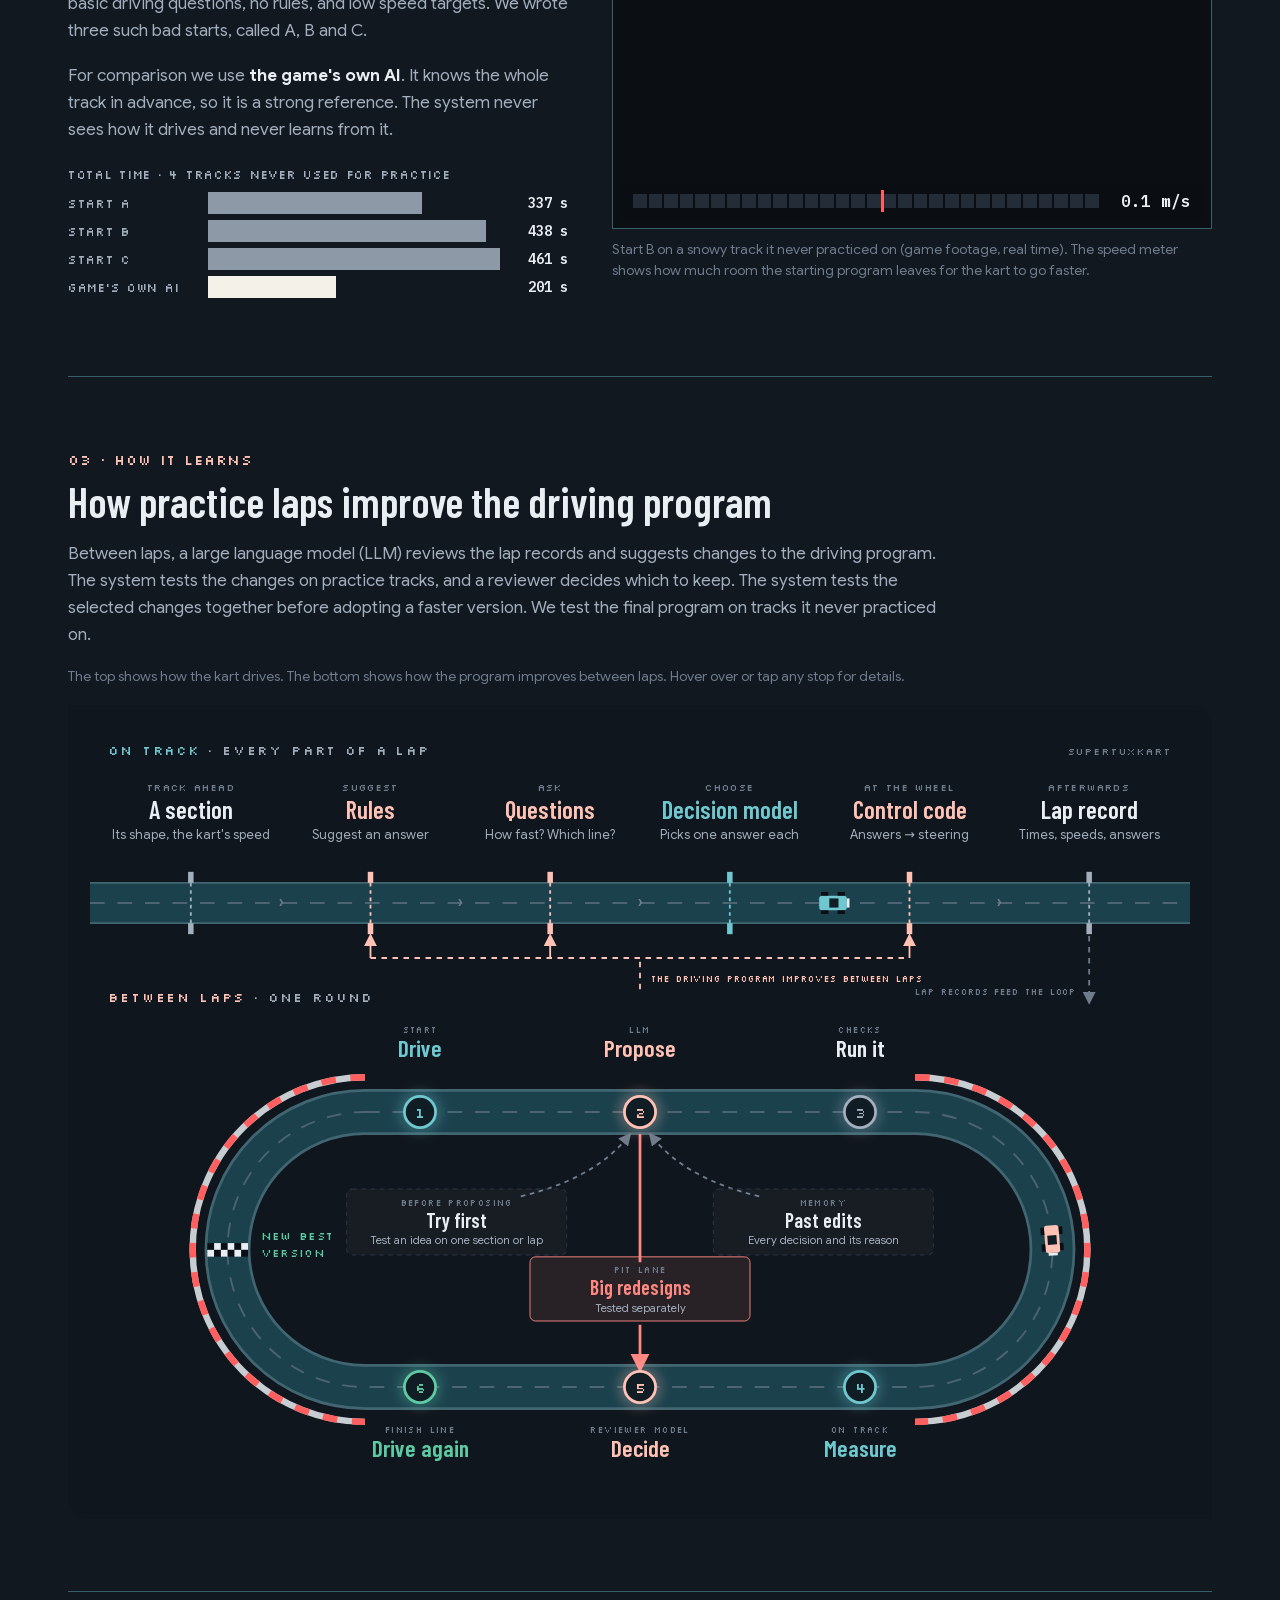
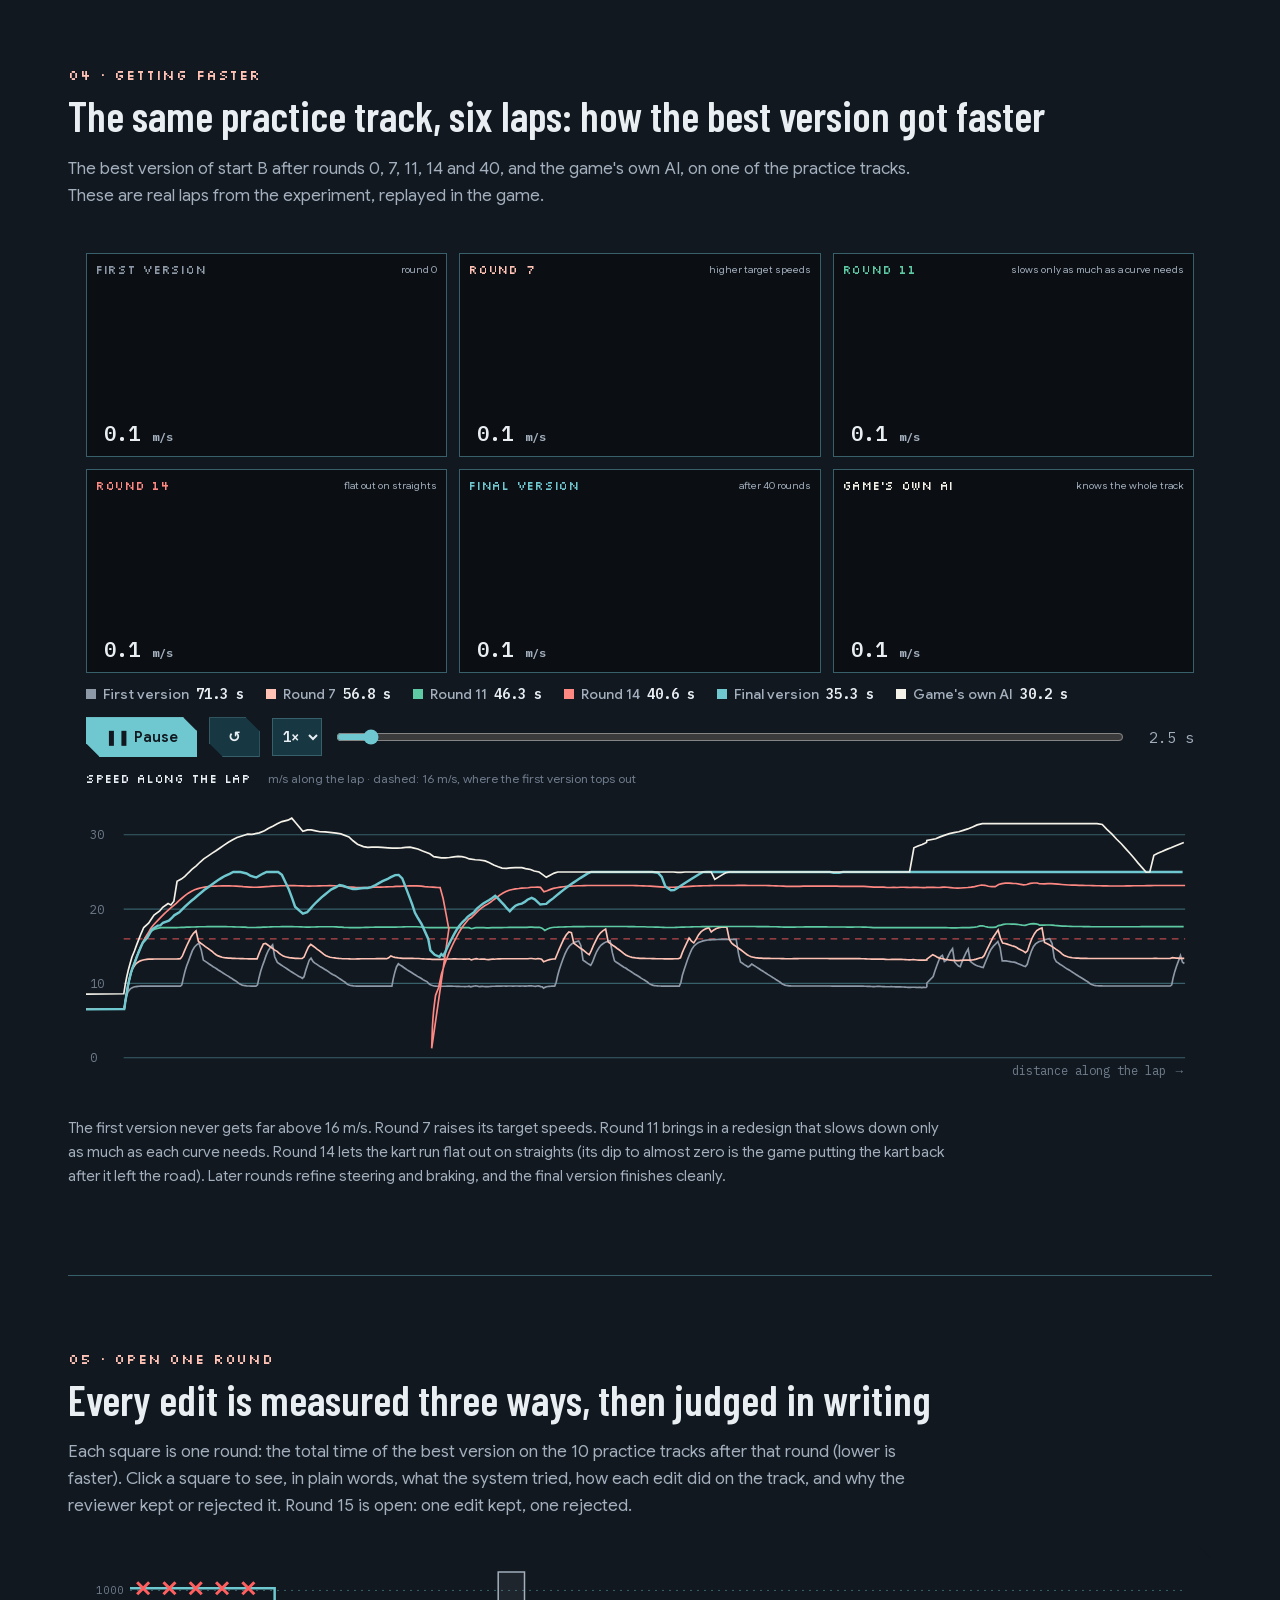
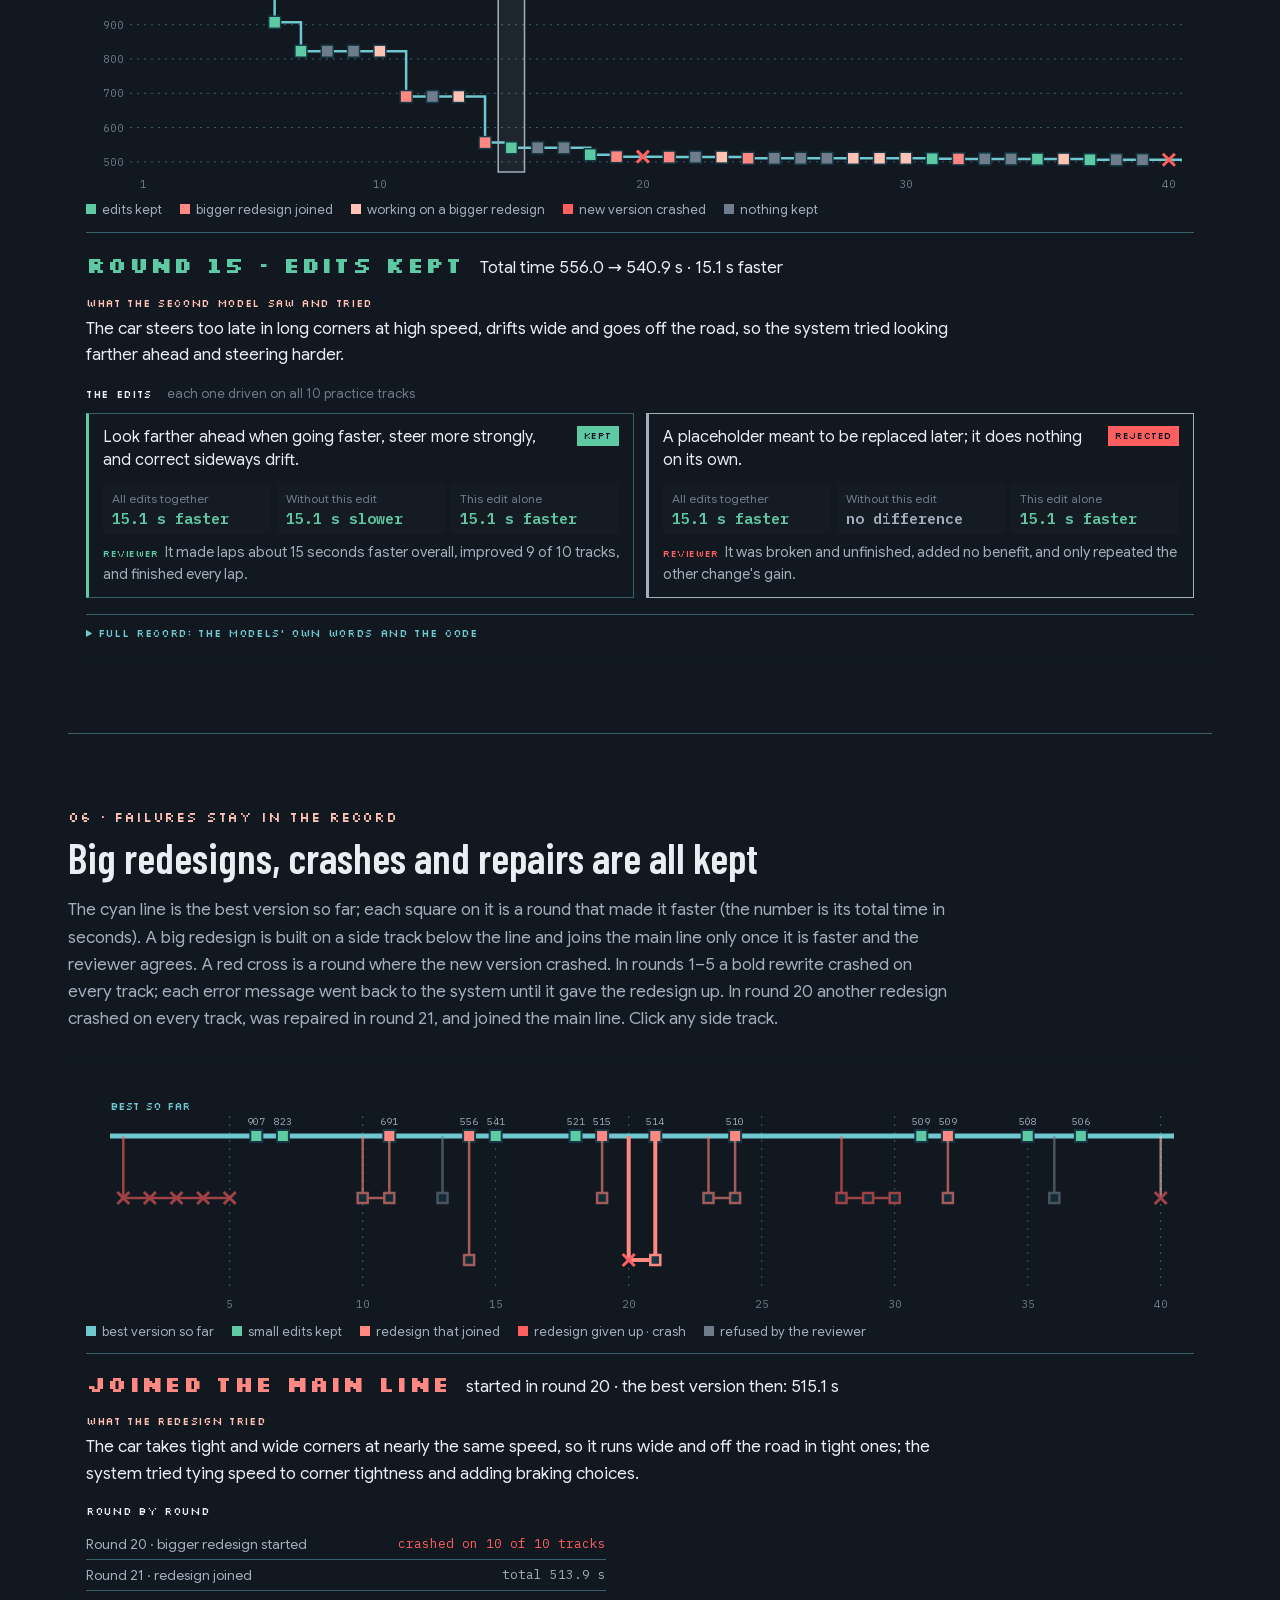
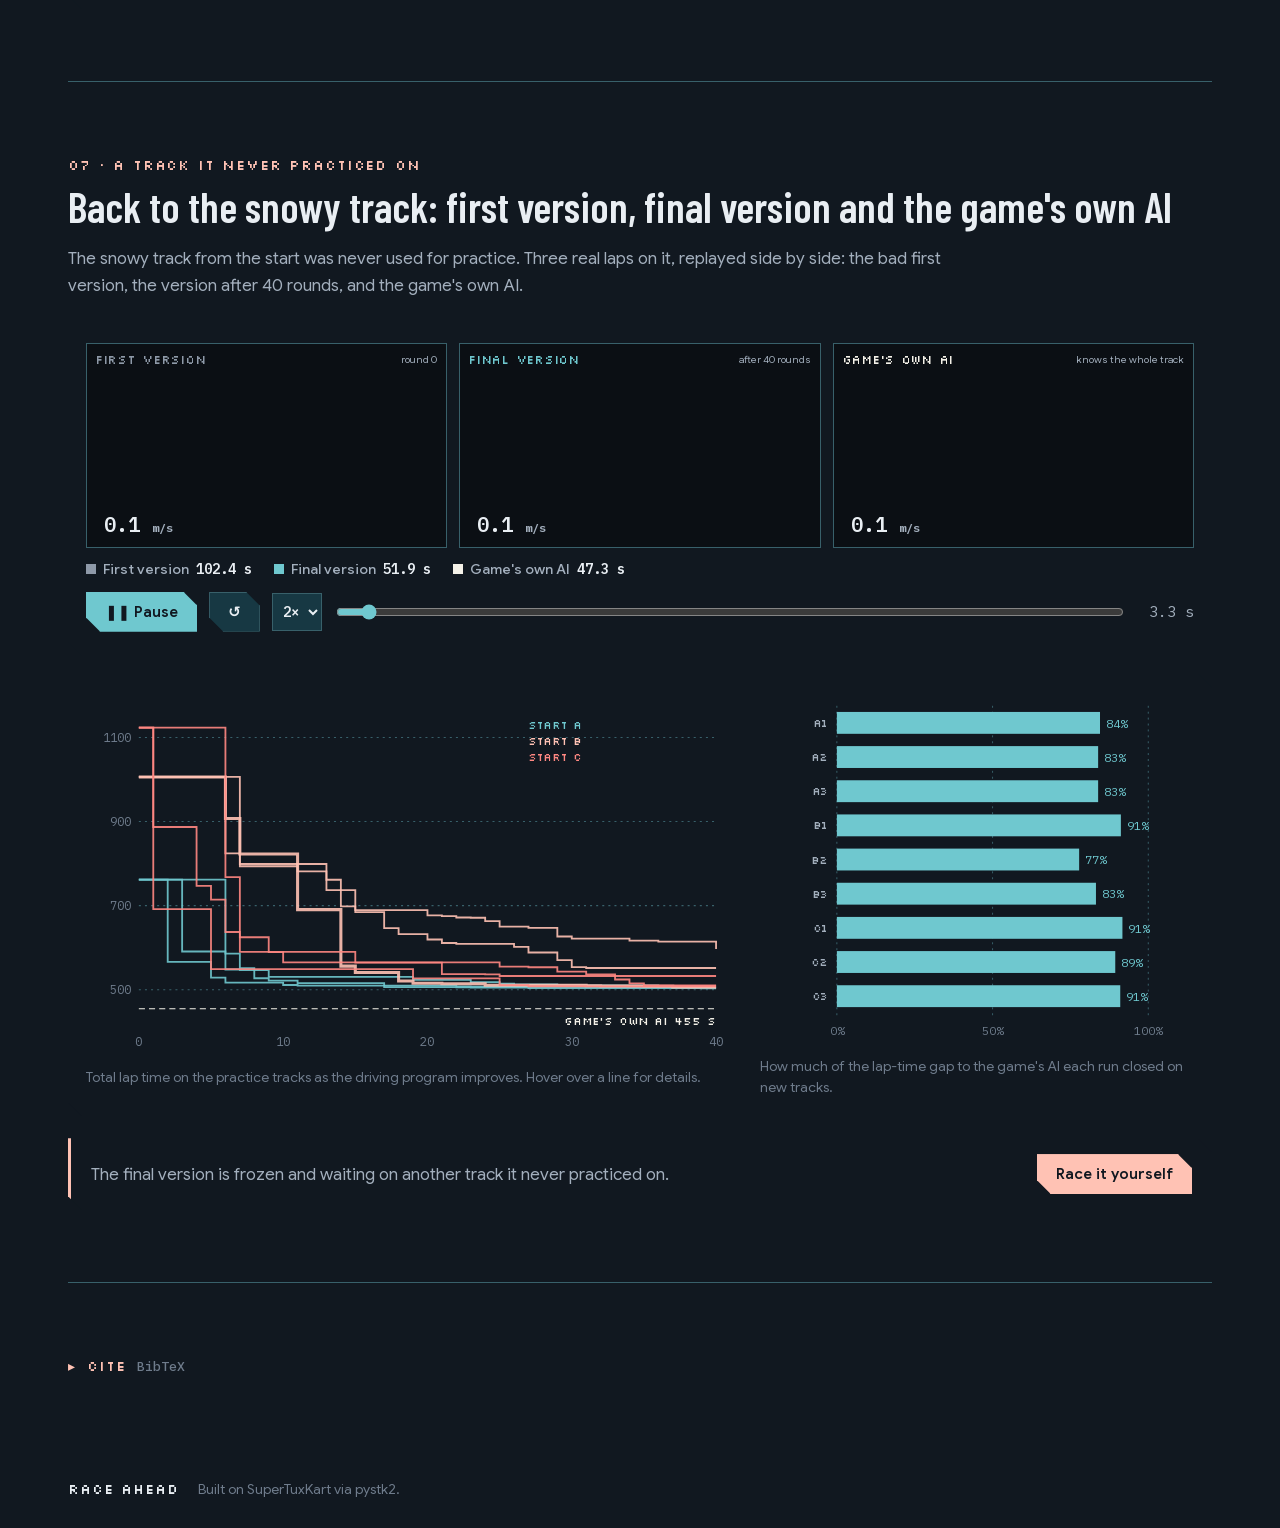
==== commit 83e1deb1: "Refine metric cards and consolidate results" ====
--- a/index.html
+++ b/index.html
@@ -7,14 +7,14 @@
 <meta name="description" content="An AI learns to race in a video game by rewriting its own driving program between laps, from nothing but its own lap records. Every change is measured on the track and reviewed in writing.">
 <link rel="icon" href="data:image/svg+xml,%3Csvg xmlns=%27http://www.w3.org/2000/svg%27 viewBox=%270 0 8 8%27 shape-rendering=%27crispEdges%27%3E%3Crect width=%278%27 height=%278%27 fill=%27%2311161d%27/%3E%3Crect x=%271%27 y=%273%27 width=%276%27 height=%272%27 fill=%27%2338d0e2%27/%3E%3Crect x=%271%27 y=%275%27 width=%272%27 height=%272%27 fill=%27%23e9eef3%27/%3E%3Crect x=%275%27 y=%275%27 width=%272%27 height=%272%27 fill=%27%23e9eef3%27/%3E%3C/svg%3E">
 <link rel="stylesheet" href="fonts/fonts.css?v=3">
-<link rel="stylesheet" href="style.css?v=24">
+<link rel="stylesheet" href="style.css?v=24-left">
 </head>
 <body>
 <div class="bg" aria-hidden="true"><video autoplay muted loop playsinline preload="auto" poster="media/bg.jpg" src="media/bg.mp4"></video></div>
 <header class="top">
   <a class="logo" href="#top"><span>Race</span> <b>Ahead</b></a>
   <nav>
-    <a href="#drive">How it drives</a><a href="#start">The start</a><a href="#system">How it learns</a><a href="#evolution">Getting faster</a><a href="#round">One round</a><a href="#history">History</a><a href="#unseen">New track</a><a href="#results">Results</a>
+    <a href="#drive">How it drives</a><a href="#start">The start</a><a href="#system">How it learns</a><a href="#evolution">Getting faster</a><a href="#round">One round</a><a href="#history">History</a><a href="#unseen">New track</a>
     <a class="cta" href="play/">Race our AI</a>
   </nav>
 </header>
@@ -107,19 +107,13 @@
   <h2>Back to the snowy track: first version, final version and the game's own AI</h2>
   <p class="lead">The snowy track from the start was never used for practice. Three real laps on it, replayed side by side: the bad first version, the version after 40 rounds, and the game's own AI.</p>
   <div class="race" id="raceUnseen"></div>
+  <div class="results" id="results">
+    <figure><svg id="gRounds" viewBox="0 0 640 360" role="img" aria-label="Total time of the best version on the 10 practice tracks over 40 rounds, nine runs"></svg>
+      <figcaption id="gRoundsCap">Total lap time on the practice tracks as the driving program improves. Hover over a line for details.</figcaption></figure>
+    <figure><svg id="gGap" viewBox="0 0 440 360" role="img" aria-label="How much of the distance to the game's own AI each run closed on four tracks it never practiced on"></svg>
+      <figcaption>How much of the lap-time gap to the game's AI each run closed on new tracks.</figcaption></figure>
+  </div>
   <div class="playcta"><p>The final version is frozen and waiting on another track it never practiced on.</p><a class="btn primary" href="play/">Race it yourself</a></div>
-</section>
-
-<section id="results">
-  <p class="kicker px">08 · Not a lucky run</p>
-  <h2>Three bad starts, each run three times</h2>
-  <p class="lead">Everything above is one run: start B, first repeat. We ran each of the three bad starts three times, nine runs in all. <span id="runsSummary"></span></p>
-  <div class="results">
-    <figure><svg id="gRounds" viewBox="0 0 640 360" role="img" aria-label="Total time of the best version on the 10 practice tracks over 40 rounds, nine runs"></svg>
-      <figcaption id="gRoundsCap">Total time of the best version on the 10 practice tracks over 40 rounds, for all nine runs. The system only ever learns from its own laps. Hover a line.</figcaption></figure>
-    <figure><svg id="gGap" viewBox="0 0 440 360" role="img" aria-label="How much of the distance to the game's own AI each run closed on four tracks it never practiced on"></svg>
-      <figcaption>How much of the distance to the game's own AI each run closed on 4 tracks it never practiced on. <span id="gapExample"></span> Average of 3 laps per track.</figcaption></figure>
-  </div>
 </section>
 
 <section id="cite">
@@ -152,6 +146,6 @@
 <script src="data.js"></script>
 <script src="laps.js"></script>
 <script src="laps-unseen.js"></script>
-<script src="site.js?v=28-palette9"></script>
+<script src="site.js?v=28-combined"></script>
 </body>
 </html>
--- a/style.css
+++ b/style.css
@@ -70,10 +70,21 @@
 .hero .btn.primary,.playcta .btn.primary{background:var(--slow);border-color:var(--slow)}
 .btn.primary{background:var(--fast);color:var(--asphalt);border-color:var(--fast)}
 .btn.off{color:var(--chalk-3);cursor:default}
-.facts{display:grid;grid-template-columns:repeat(3,1fr);gap:16px;margin-bottom:36px}
-.facts div{background:var(--asphalt);padding:18px 20px;clip-path:var(--notch)}
-.facts b{display:block;font:700 clamp(26px,3vw,38px)/1.1 var(--f-display)}
-.facts span{color:var(--chalk-2);font-size:14px}
+.facts{display:grid;grid-template-columns:1fr 1.22fr 1fr;gap:12px;max-width:940px;margin:12px 0 38px;align-items:start}
+.facts > div{position:relative;min-width:0;padding:16px 18px 18px;color:var(--asphalt);
+  background:var(--fast);box-shadow:4px 6px 0 rgba(0,0,0,.38);transform:rotate(-3deg)}
+.facts > div:nth-child(2){background:var(--slow);transform:translateY(13px) rotate(2deg);z-index:1}
+.facts > div:nth-child(3){background:var(--faster);transform:rotate(-2deg)}
+.facts > div::before{content:"";display:block;width:36px;height:12px;margin-bottom:10px;
+  background:conic-gradient(var(--asphalt) 25%,transparent 0 50%,var(--asphalt) 0 75%,transparent 0) 0 0/12px 12px}
+.facts b{display:block;color:inherit;font:italic 800 clamp(30px,3.5vw,44px)/.9 var(--f-display);
+  letter-spacing:-.035em;text-transform:uppercase}
+.facts span{display:block;margin-top:10px;font-size:14px;line-height:1.4;font-weight:500}
+@media(max-width:760px){
+  .facts{grid-template-columns:1fr;gap:12px;margin:12px 0 30px}
+  .facts > div,.facts > div:nth-child(n){transform:none}
+  .facts b{font-size:clamp(30px,7vw,42px)}
+}
 .video video{border:1px solid var(--rule)}
 
 .split{display:grid;grid-template-columns:5fr 6fr;gap:44px;align-items:center}
@@ -126,7 +137,7 @@
 .chart{margin-top:12px}
 .chart .small{font-size:12px;margin:0 0 6px;color:var(--chalk)}
 .chart .small span{color:var(--chalk-3);font-family:var(--f-body);text-transform:none;letter-spacing:0;margin-left:10px}
-.speed{width:100%;height:auto;display:block;background:#0f141a;border:1px solid var(--rule)}
+.speed{width:100%;height:auto;display:block}
 
 /* starting bars, hook meter */
 .small{font-size:12px;color:var(--chalk);margin:22px 0 8px}
@@ -199,7 +210,7 @@
 .bdetail{border-top:1px solid var(--rule);margin-top:10px;padding-top:12px}
 .bdetail .hyptxt{margin:8px 0 10px;max-width:900px}
 .bdetail .row{display:flex;justify-content:space-between;gap:12px;border-bottom:1px solid var(--rule);padding:4px 0;font-size:14px;max-width:520px;color:var(--chalk-2)}
-.results{display:grid;grid-template-columns:3fr 2fr;gap:24px;background:var(--asphalt);padding:18px;clip-path:var(--notch)}
+.results{display:grid;margin-top:18px;grid-template-columns:3fr 2fr;gap:24px;background:var(--asphalt);padding:18px;clip-path:var(--notch)}
 .results svg{width:100%;height:auto;display:block}
 
 .bib{background:var(--asphalt);padding:18px 20px;font:14px/1.6 var(--f-data);color:var(--chalk-2);overflow-x:auto;margin:0}
@@ -223,7 +234,7 @@
   nav a:not(.cta){display:none}
   main{padding:0 16px}
   section{padding:52px 0}
-  .split,.split.rev,.two,.cards,.facts,.flow{grid-template-columns:1fr}
+  .split,.split.rev,.two,.cards,.flow{grid-template-columns:1fr}
   .flow .arrow{transform:rotate(90deg);justify-self:center}
   .grid{grid-template-columns:repeat(2,1fr)}
   .lap .hd small{display:none}
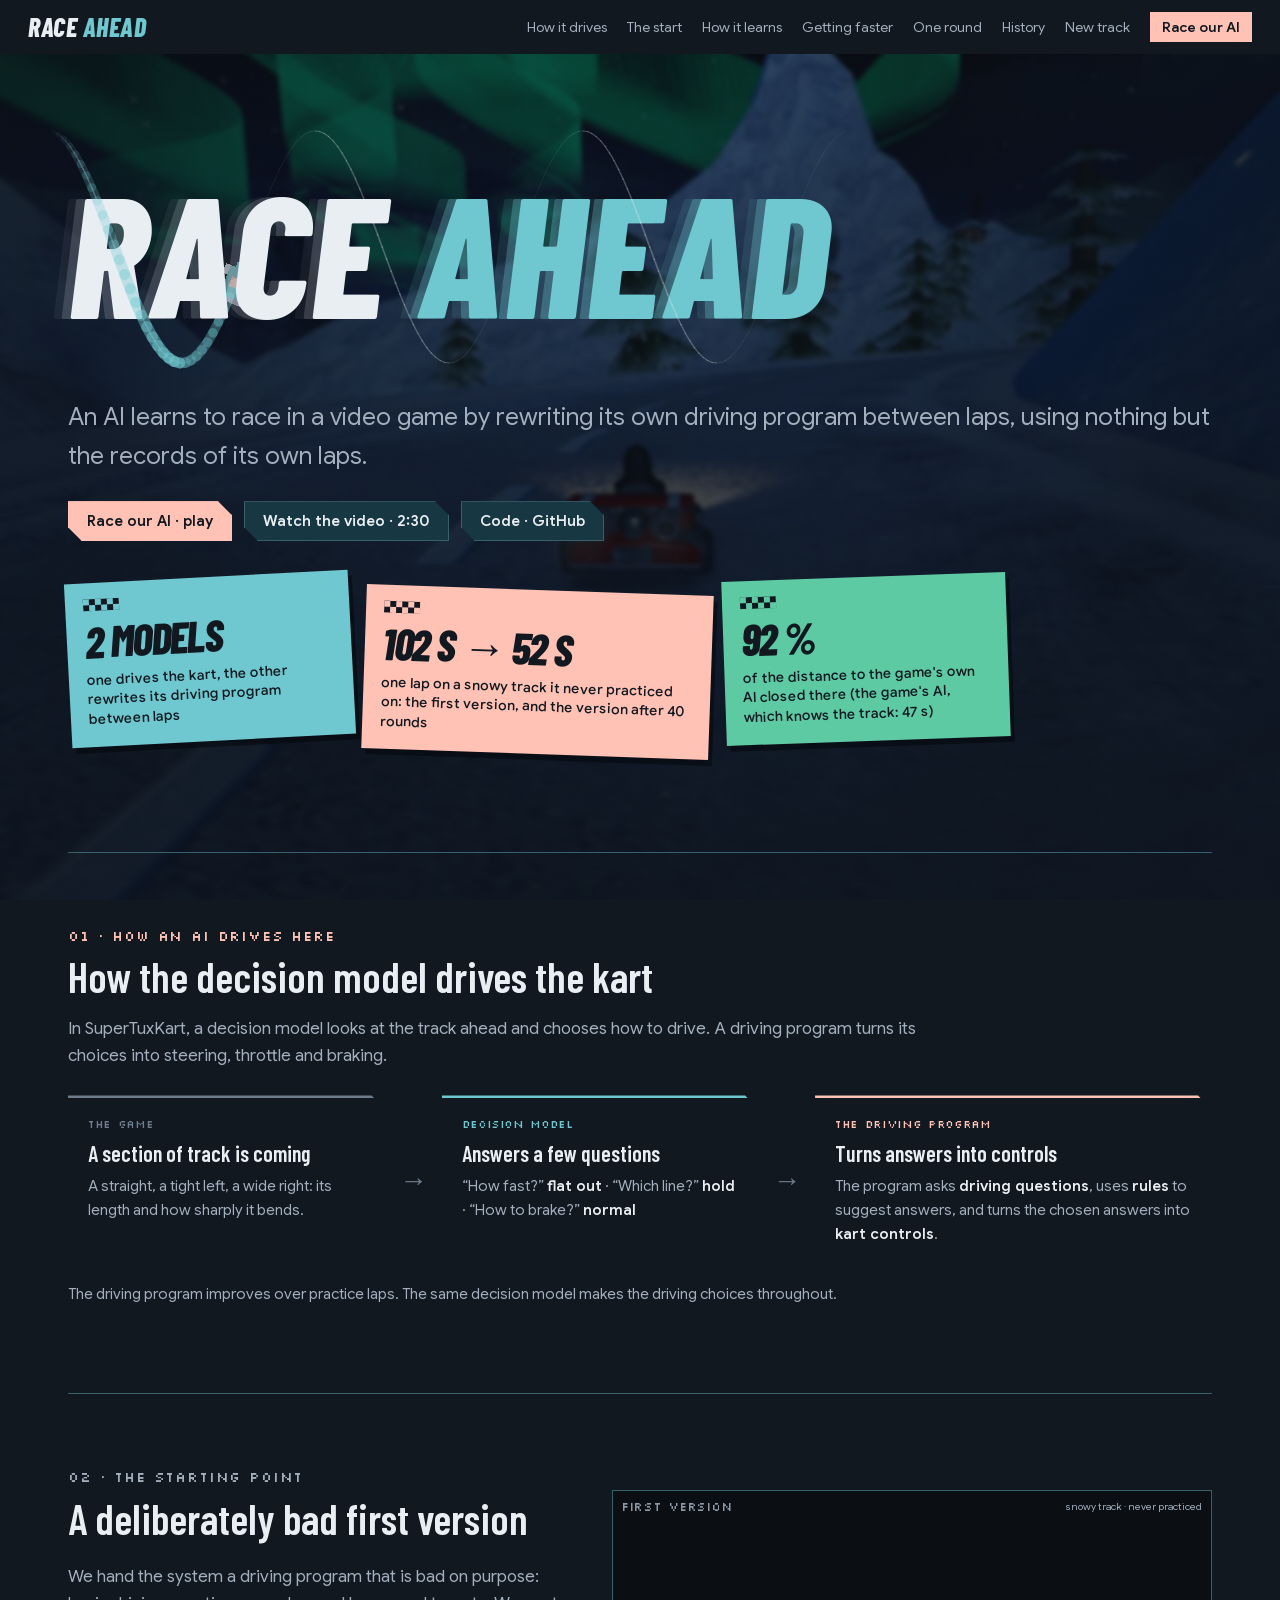
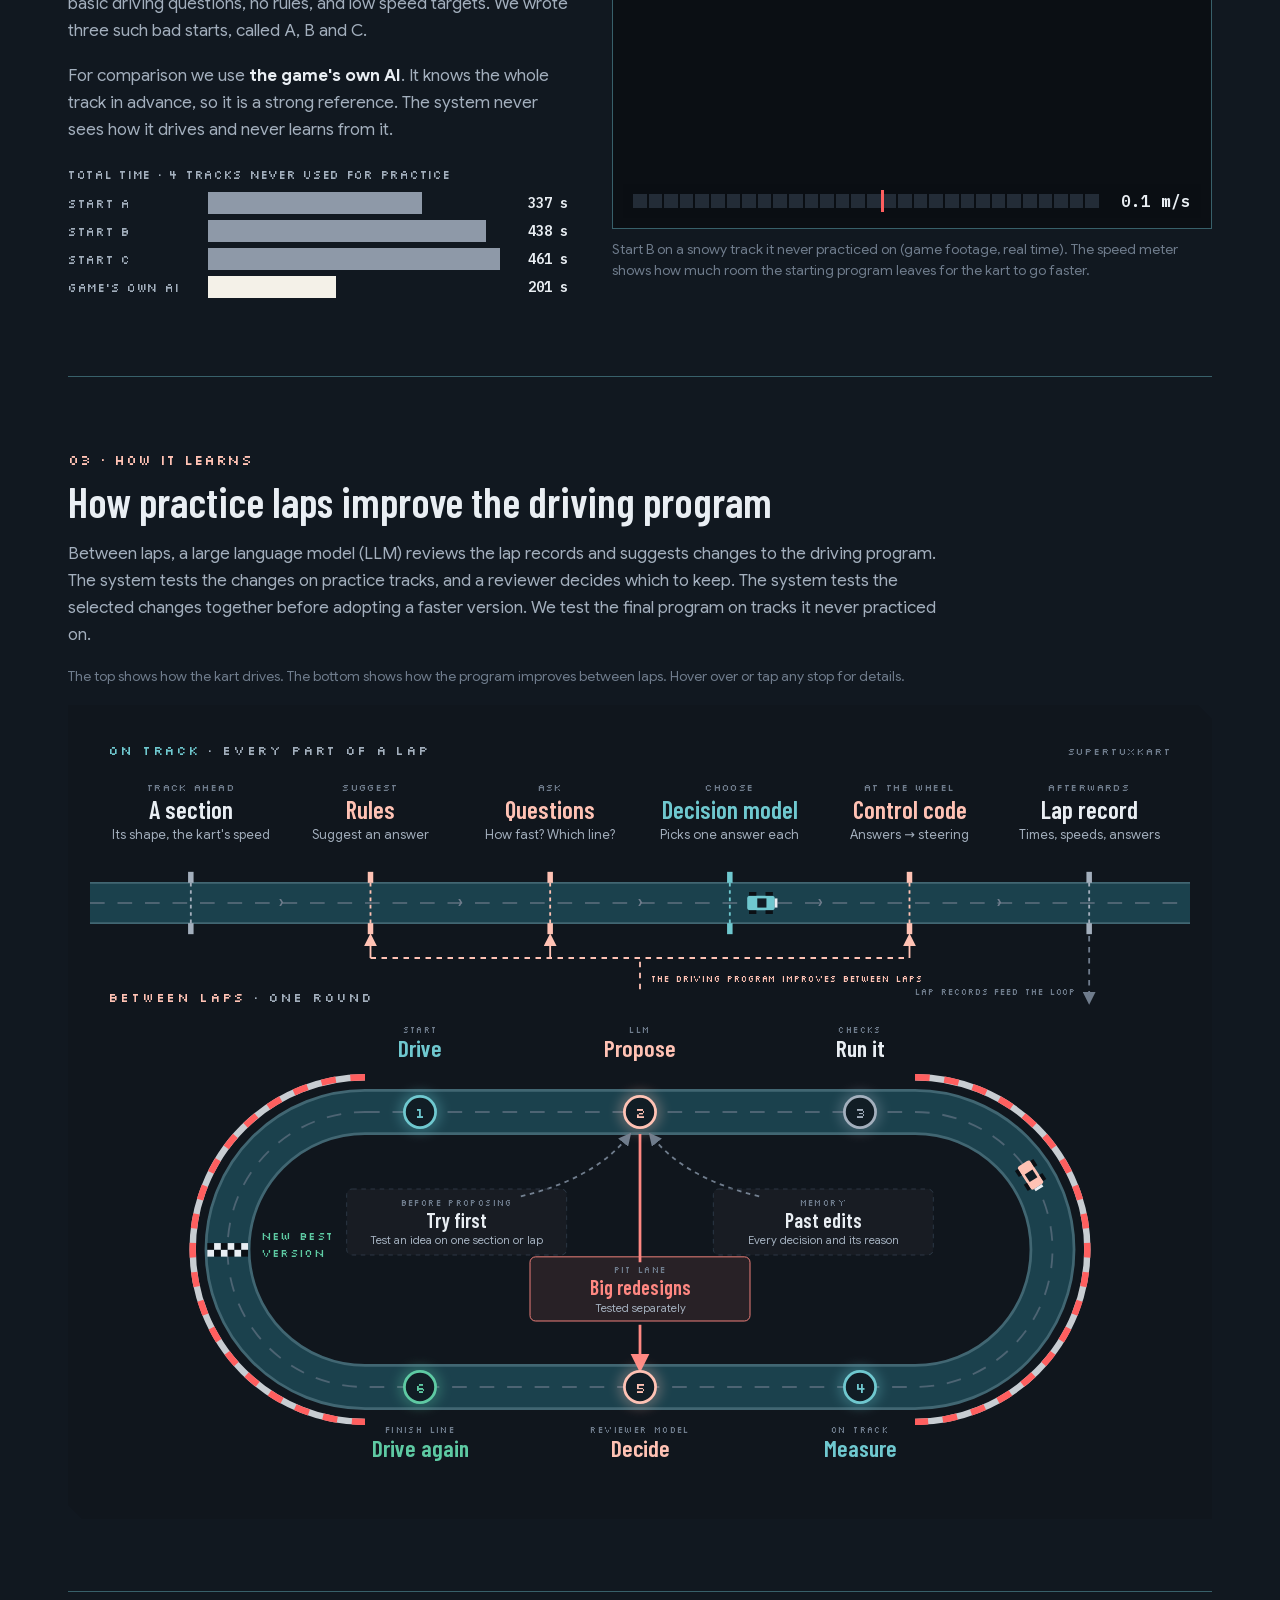
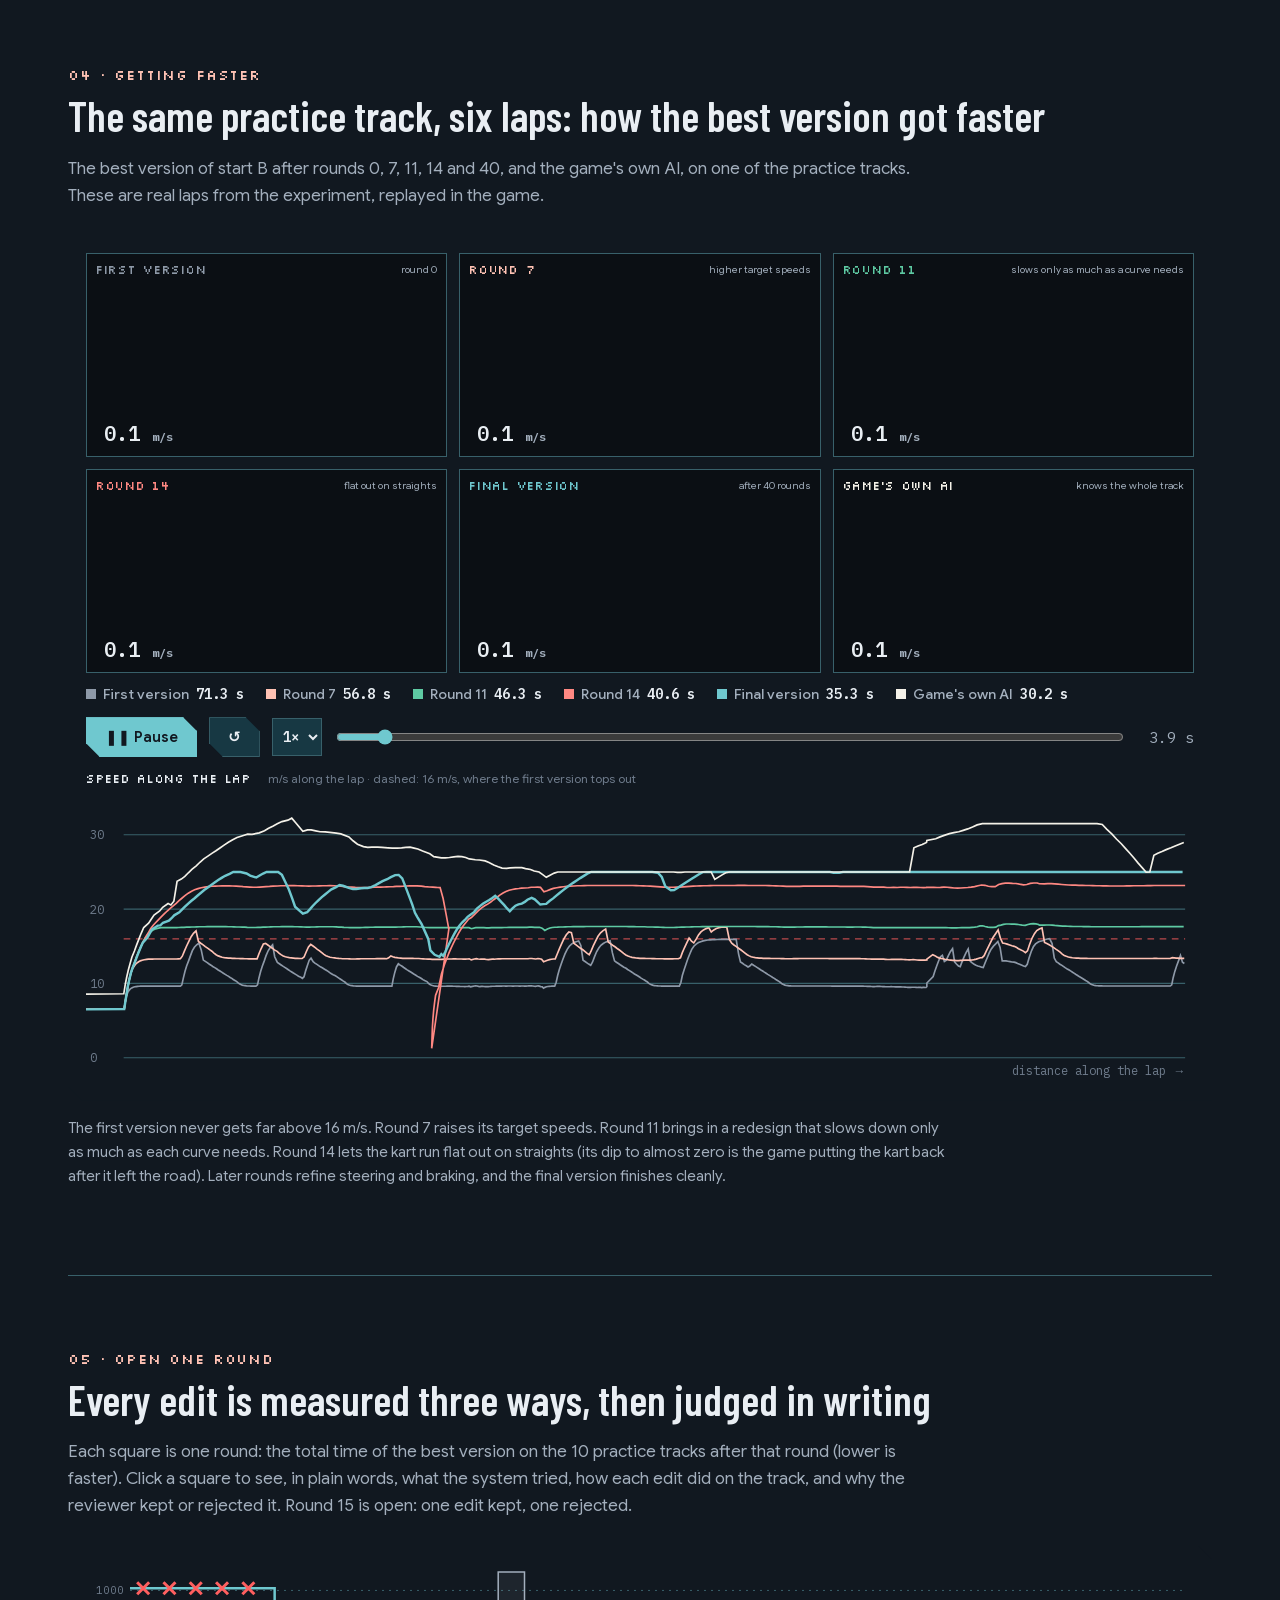
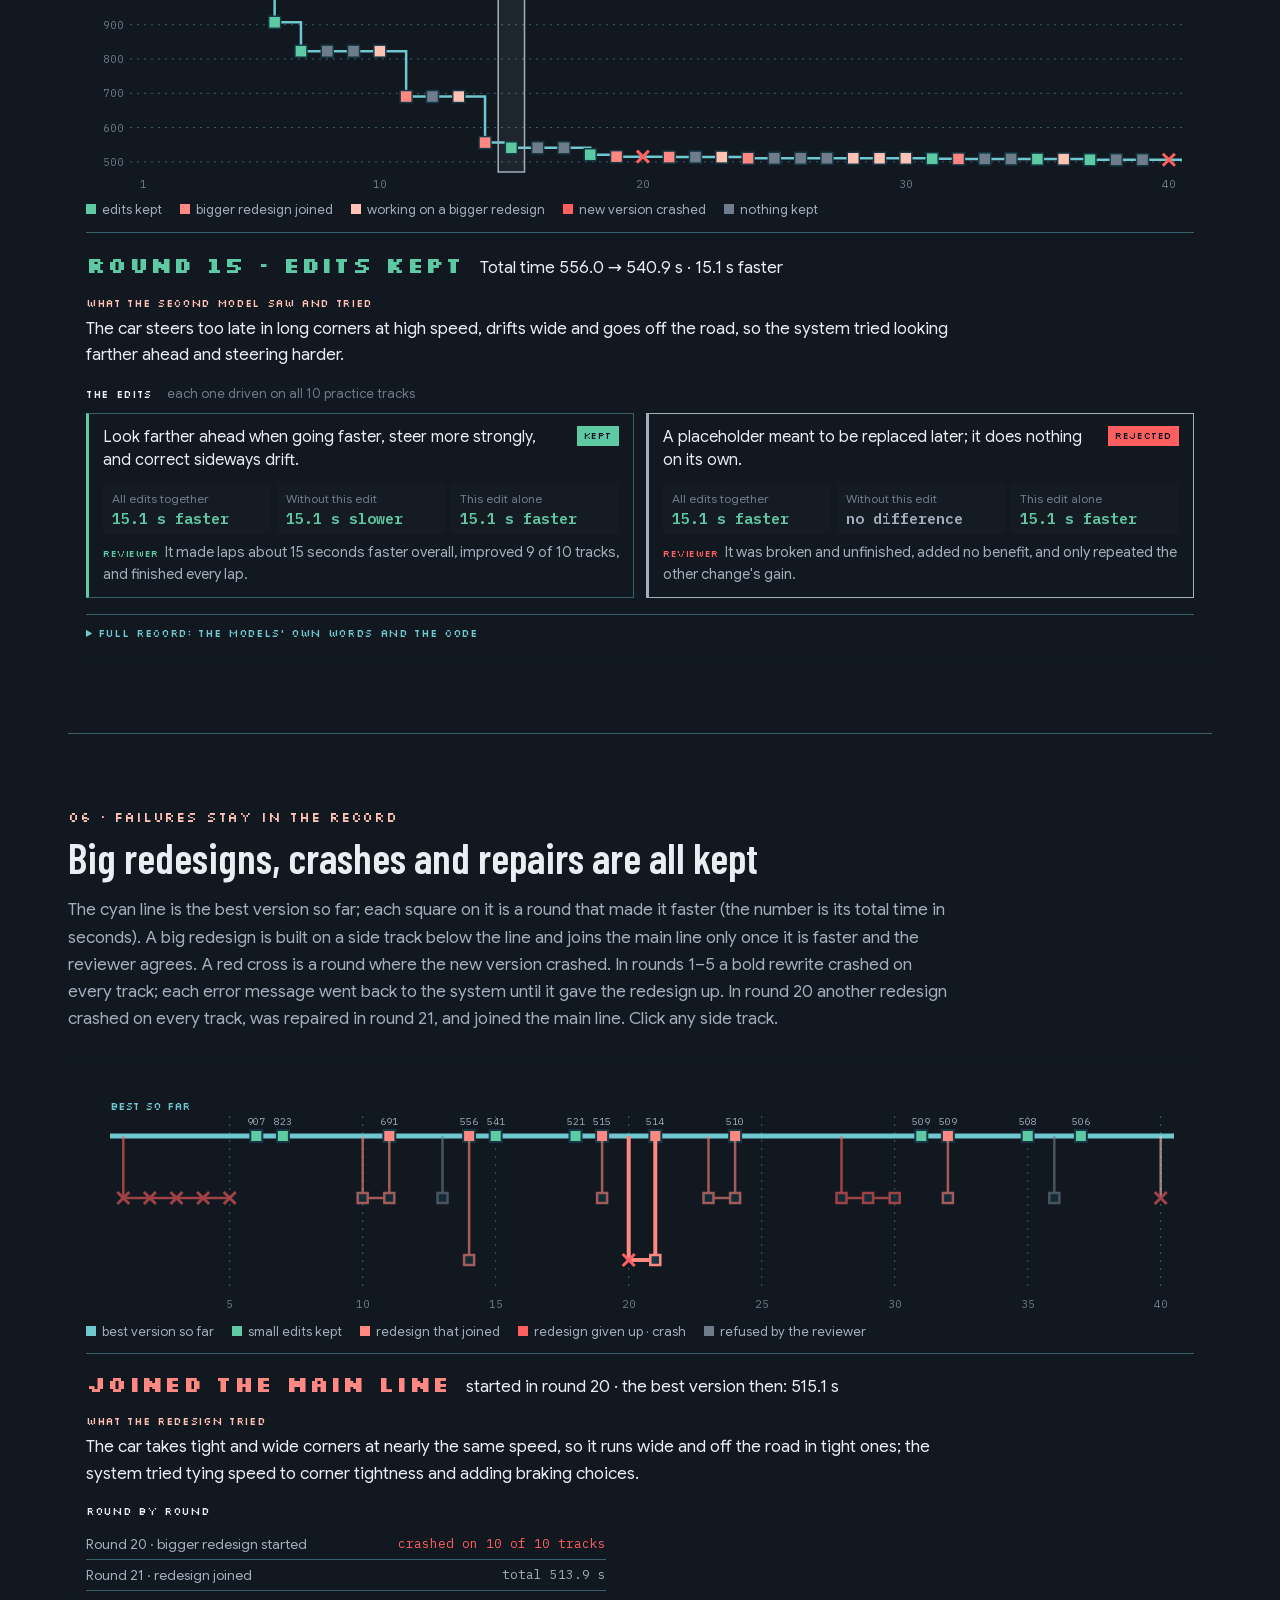
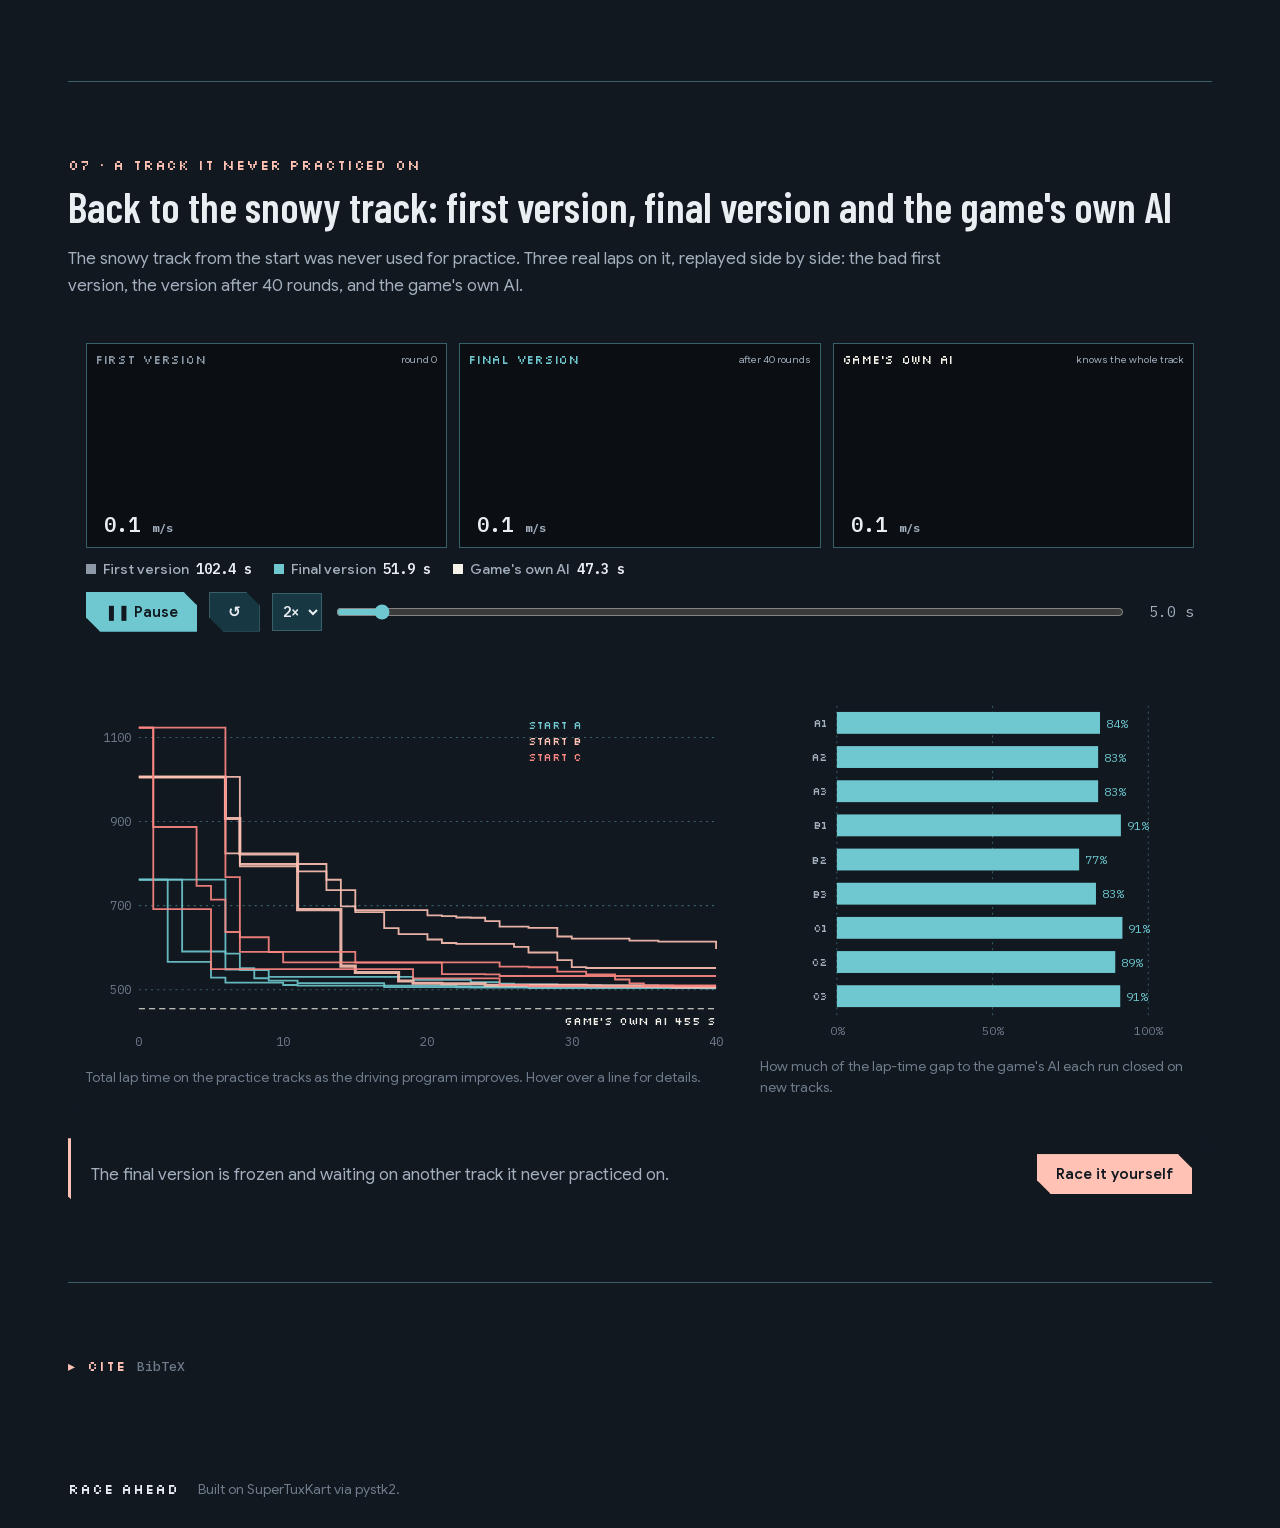
==== commit cb42e45a: "Update demo film with website styling and decision model narration" ====
--- a/index.html
+++ b/index.html
@@ -25,7 +25,7 @@
   <p class="tag">An AI learns to race in a video game by rewriting its own driving program between laps, using nothing but the records of its own laps.</p>
   <div class="links">
     <a class="btn primary" href="play/">Race our AI · play</a>
-    <a class="btn" id="openVideo" href="media/race-ahead-demo.mp4">Watch the video · 2:30</a>
+    <a class="btn" id="openVideo" href="media/race-ahead-demo.mp4?v=decision-model">Watch the video · 2:30</a>
     <a class="btn" href="https://github.com/RunRiotComeOn/realtime-evoharness" target="_blank" rel="noopener">Code · GitHub</a>
   </div>
   <div class="facts" id="facts"></div>
@@ -136,7 +136,7 @@
 
 <dialog class="vidbox" id="vidBox" aria-label="Race Ahead video">
   <div class="vidin"><button class="vclose" id="closeVideo" type="button" aria-label="Close the video">✕</button>
-    <video id="demoVideo" controls playsinline preload="none" poster="media/bg.jpg" src="media/race-ahead-demo.mp4"></video></div>
+    <video id="demoVideo" controls playsinline preload="none" poster="media/bg.jpg" src="media/race-ahead-demo.mp4?v=decision-model"></video></div>
 </dialog>
 
 <footer>
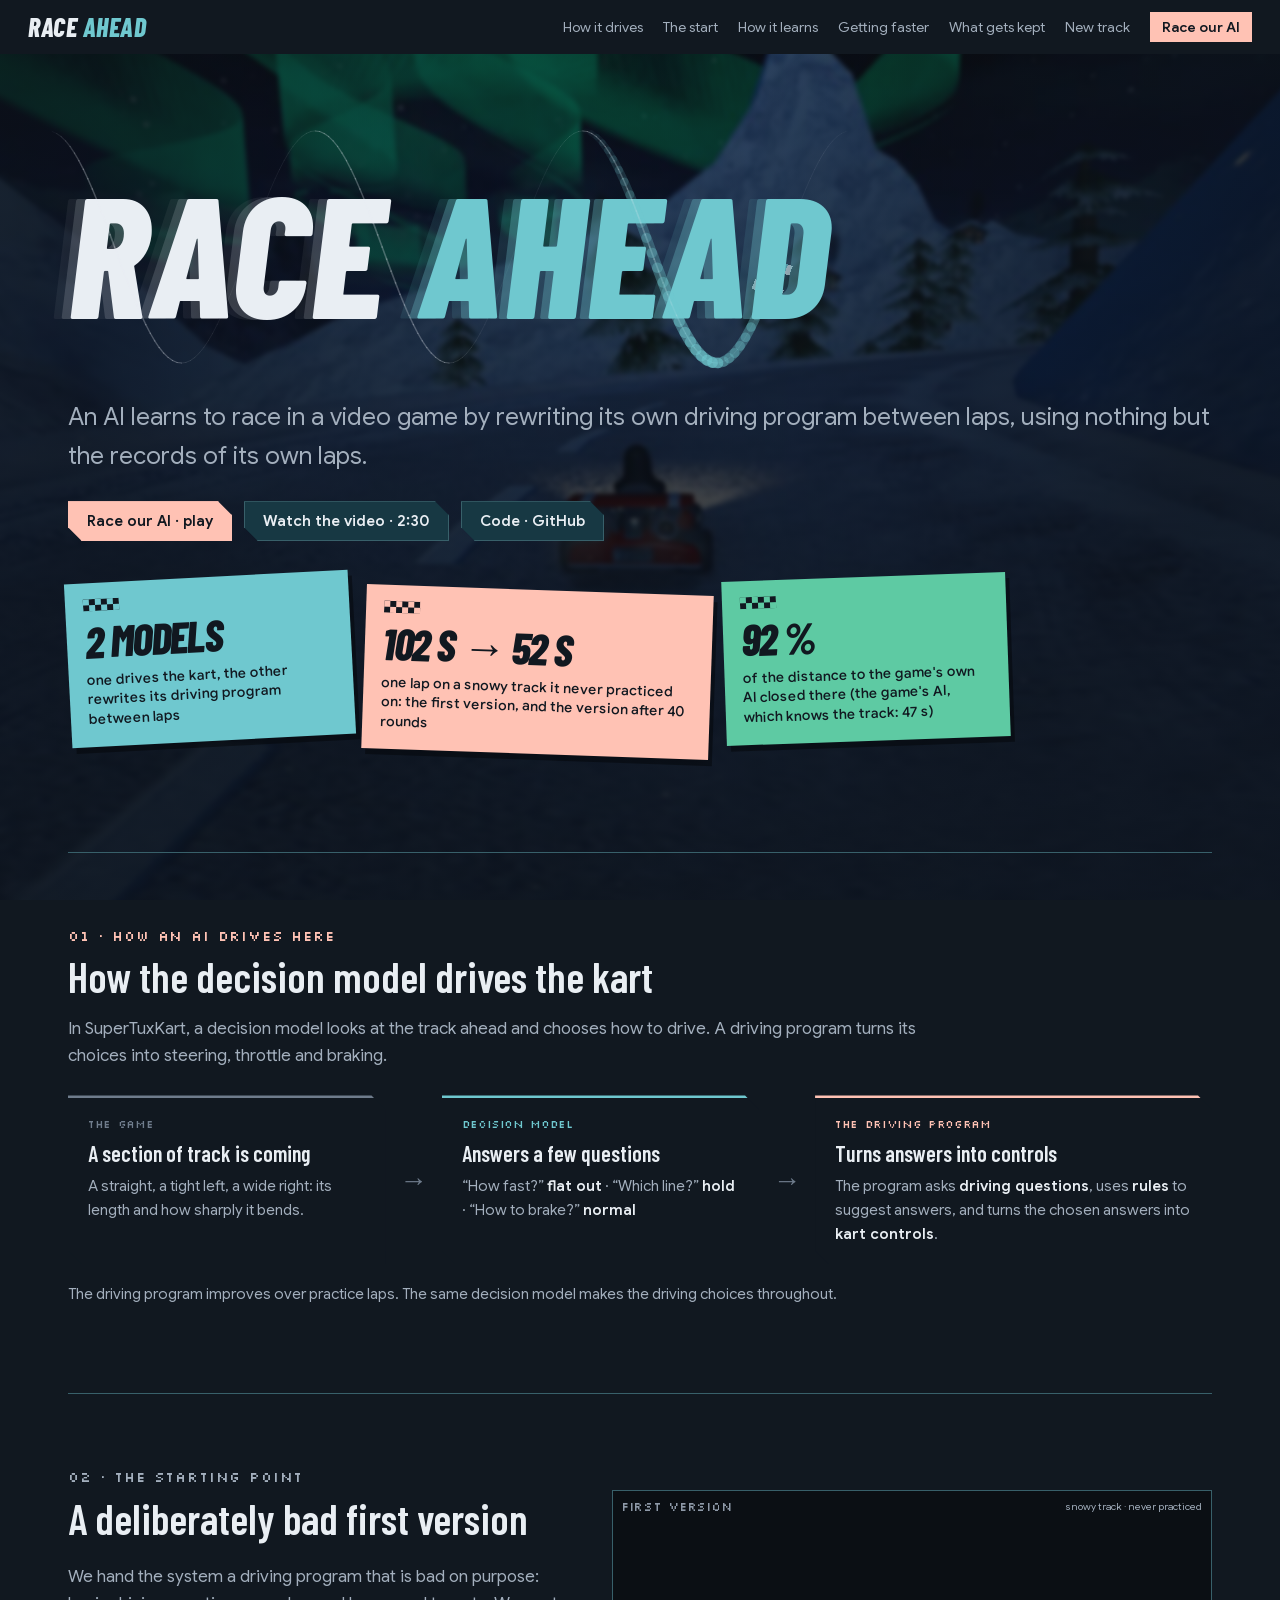
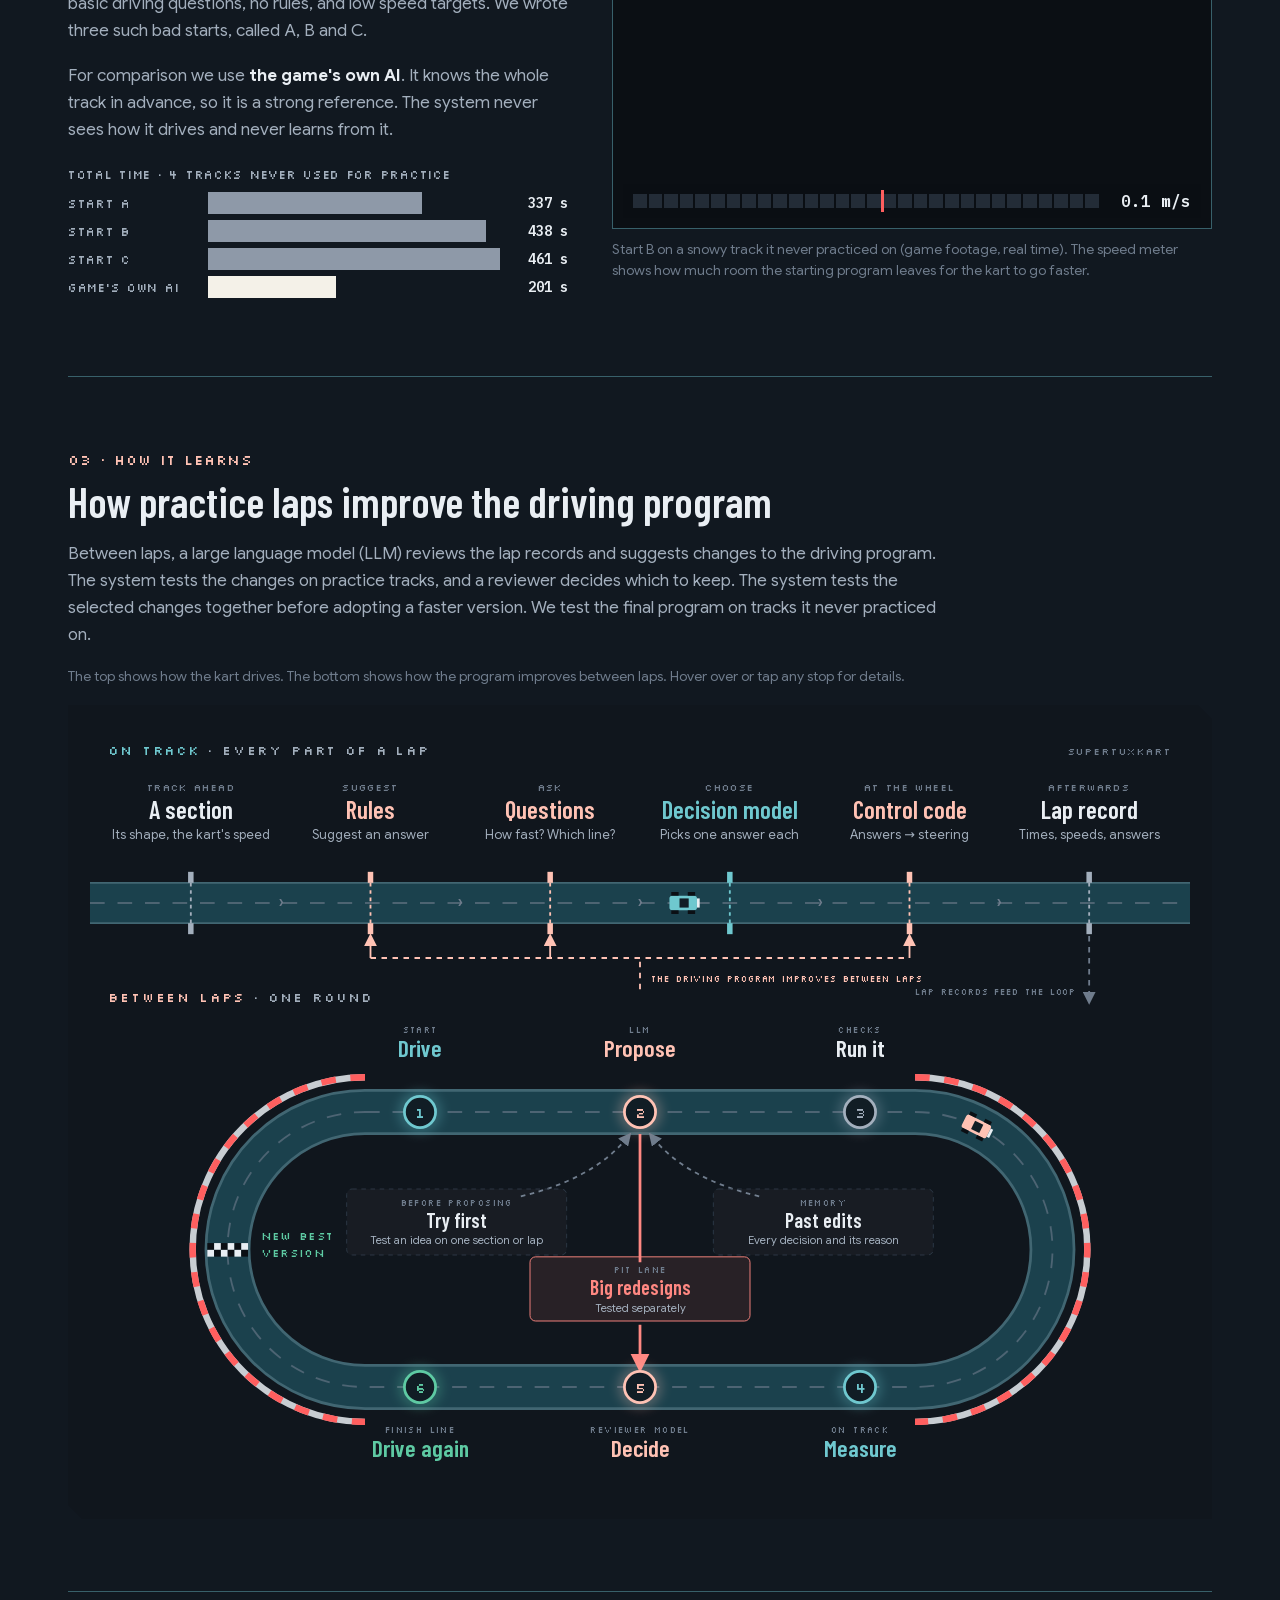
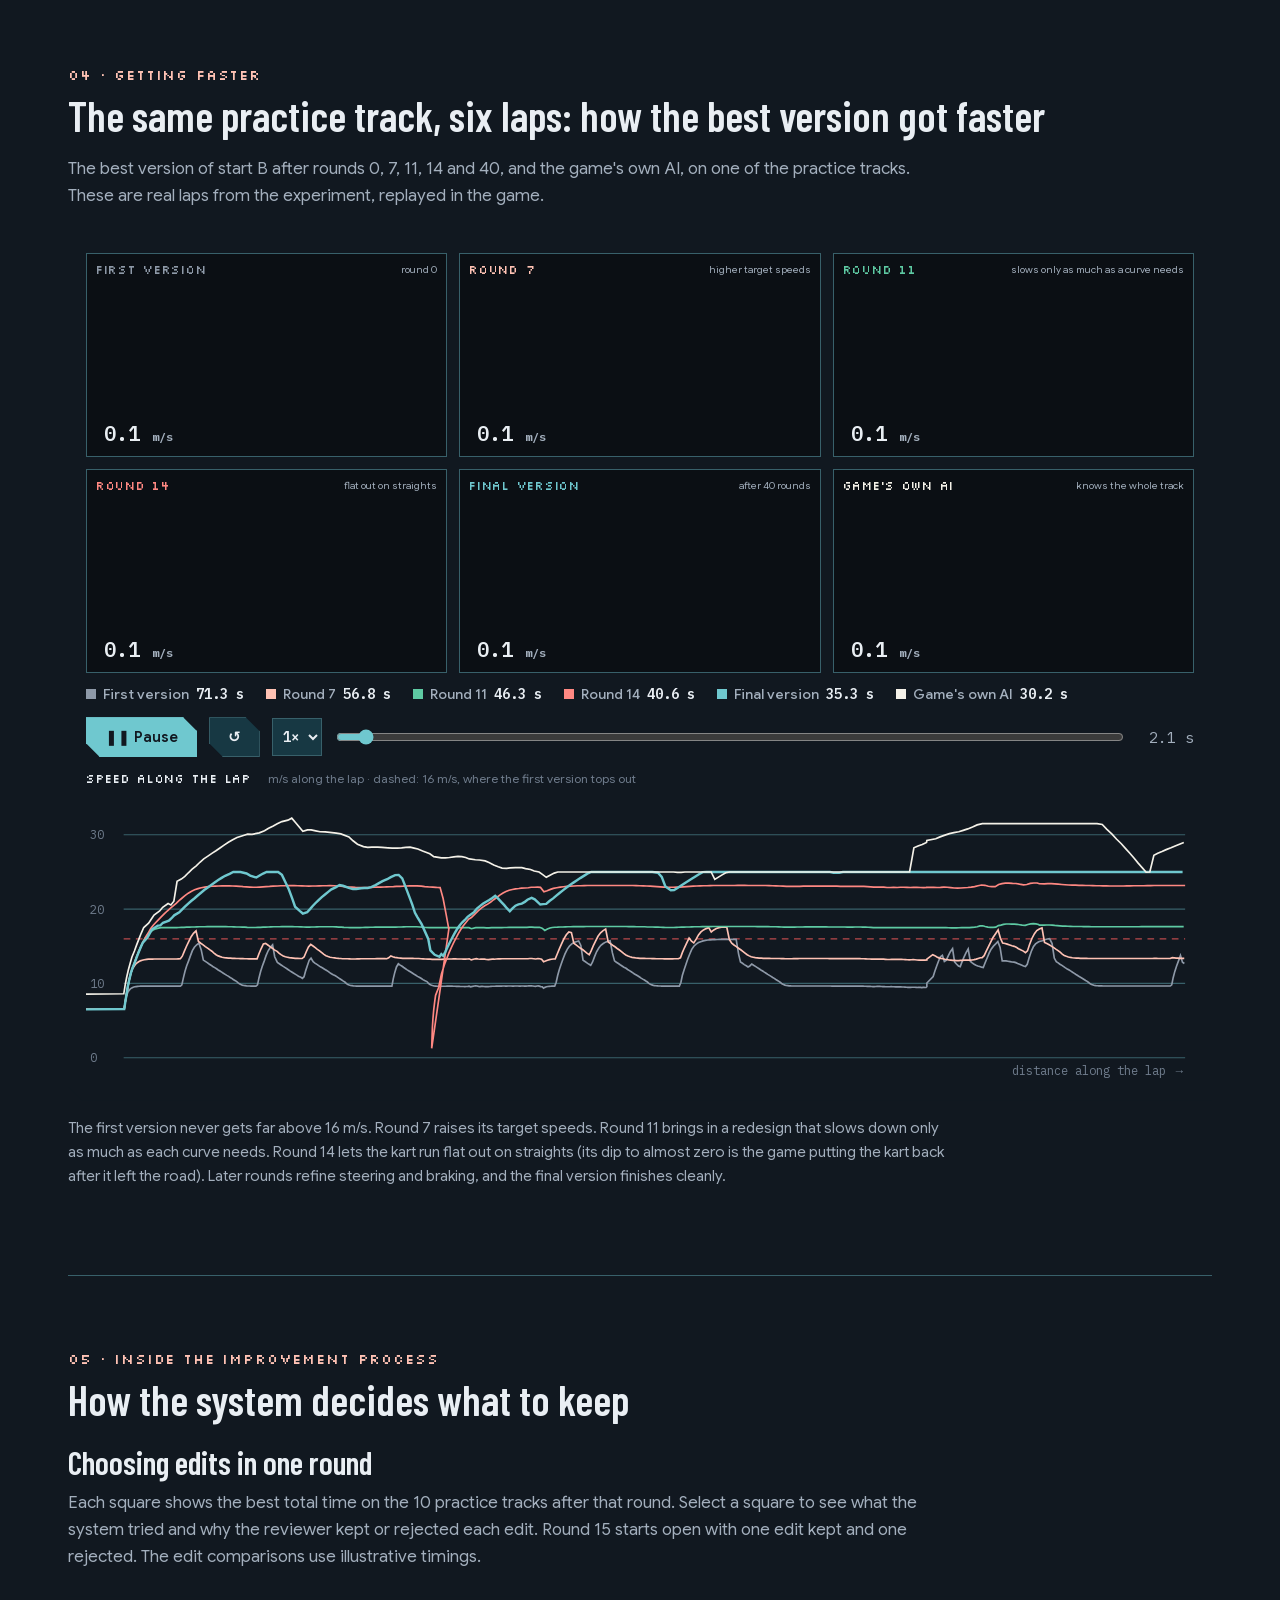
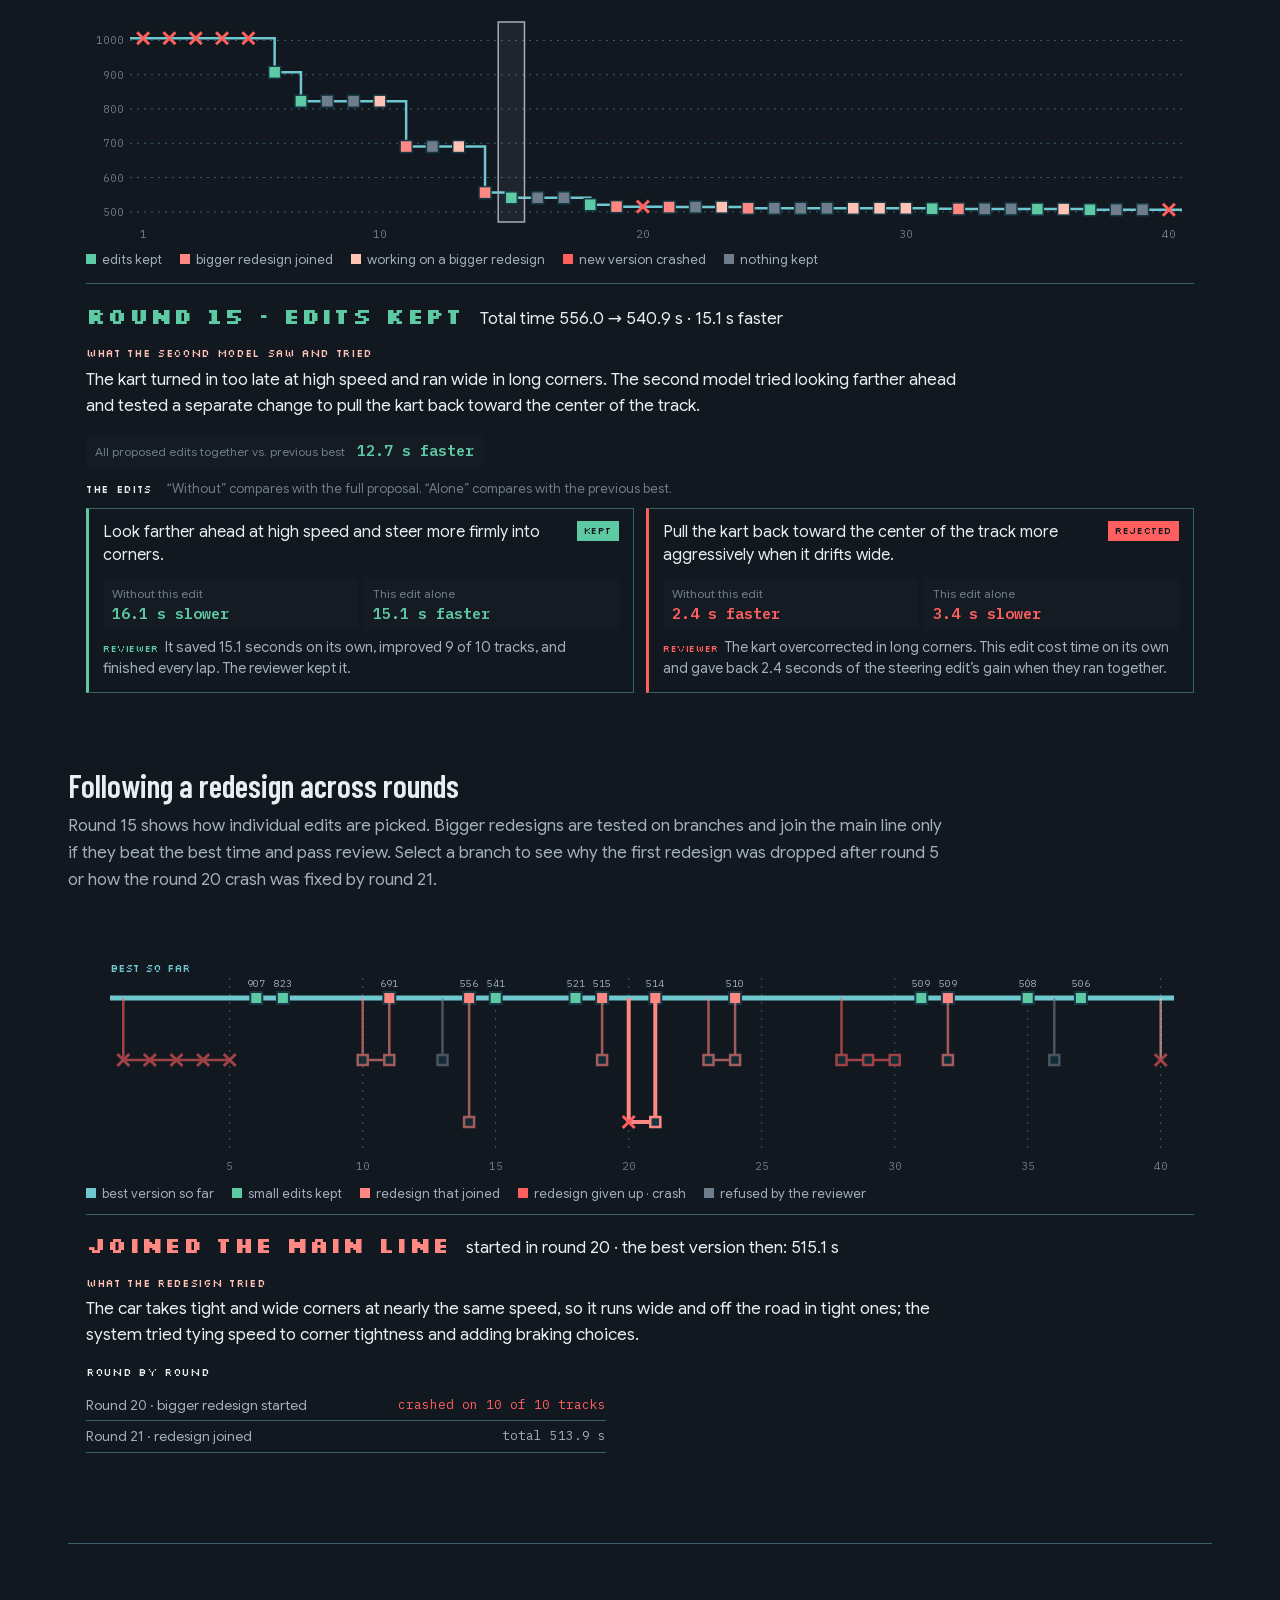
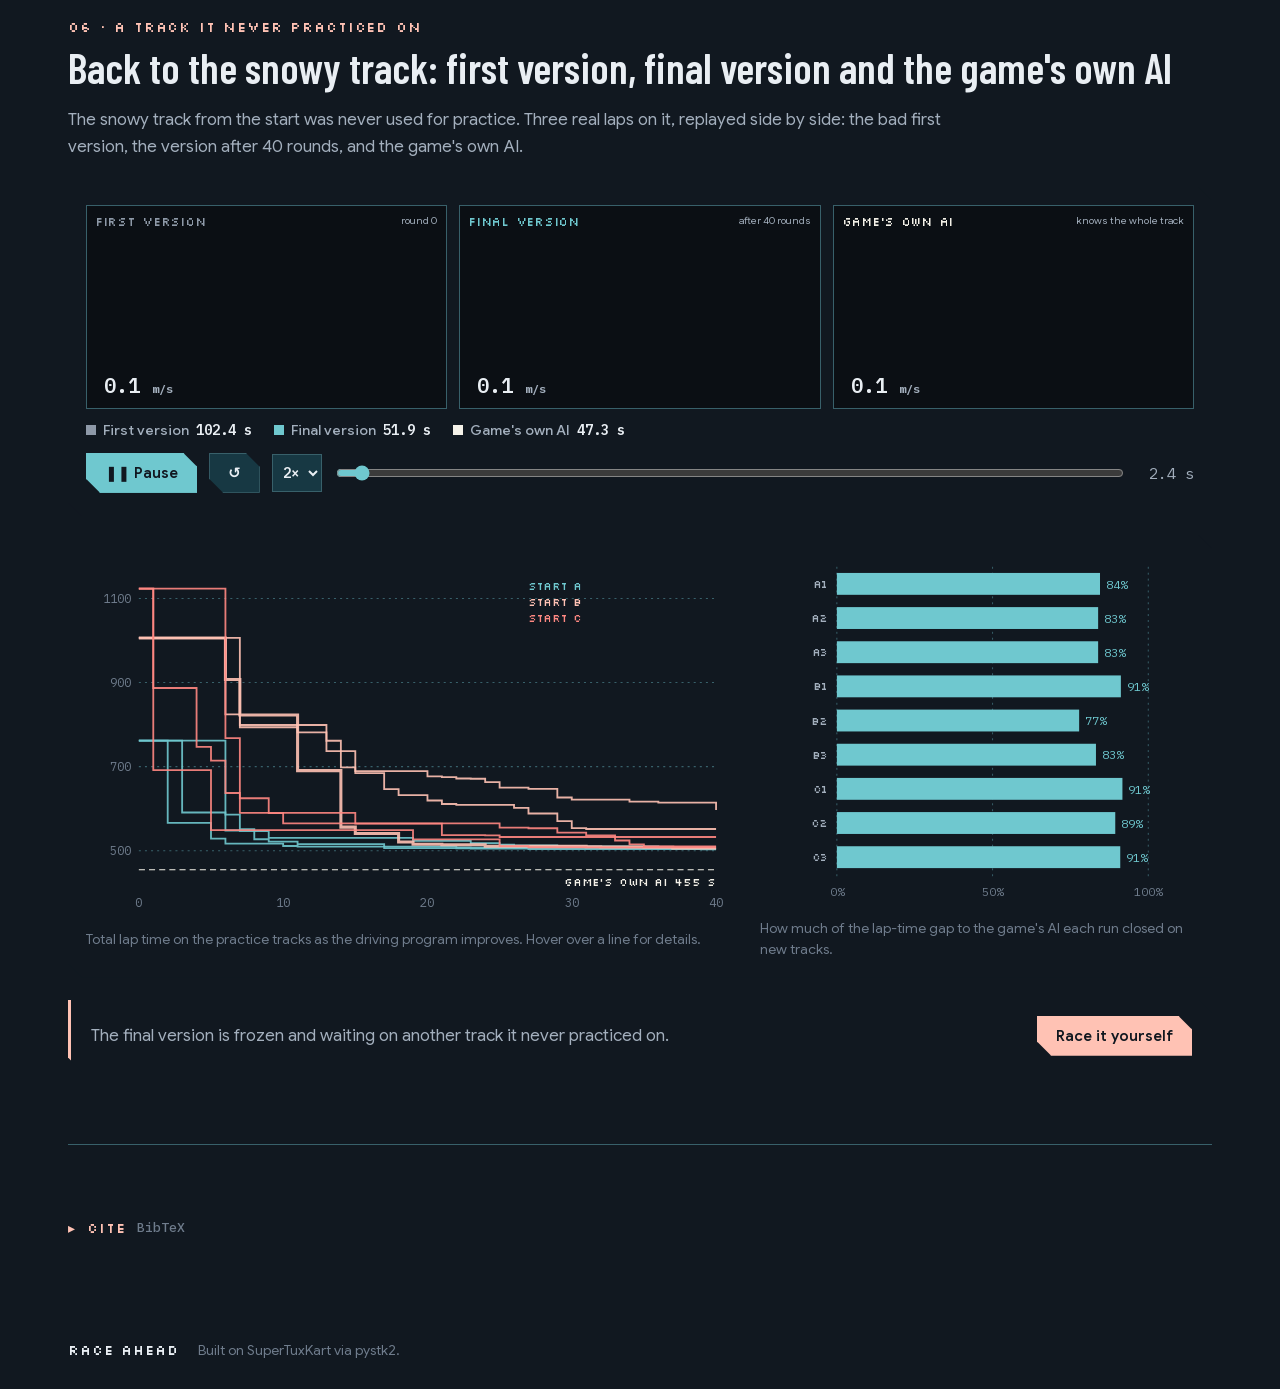
==== commit de380ee0: "Unify the round explorer and redesign history" ====
--- a/index.html
+++ b/index.html
@@ -14,7 +14,7 @@
 <header class="top">
   <a class="logo" href="#top"><span>Race</span> <b>Ahead</b></a>
   <nav>
-    <a href="#drive">How it drives</a><a href="#start">The start</a><a href="#system">How it learns</a><a href="#evolution">Getting faster</a><a href="#round">One round</a><a href="#history">History</a><a href="#unseen">New track</a>
+    <a href="#drive">How it drives</a><a href="#start">The start</a><a href="#system">How it learns</a><a href="#evolution">Getting faster</a><a href="#round">What gets kept</a><a href="#unseen">New track</a>
     <a class="cta" href="play/">Race our AI</a>
   </nav>
 </header>
@@ -84,26 +84,27 @@
 </section>
 
 <section id="round">
-  <p class="kicker px">05 · Open one round</p>
-  <h2>Every edit is measured three ways, then judged in writing</h2>
-  <p class="lead">Each square is one round: the total time of the best version on the 10 practice tracks after that round (lower is faster). Click a square to see, in plain words, what the system tried, how each edit did on the track, and why the reviewer kept or rejected it. Round 15 is open: one edit kept, one rejected.</p>
-  <div class="explorer">
-    <div class="curvebox"><svg id="curve" role="img" aria-label="Total time of the best version after each round"></svg><div class="legend" id="curveLegend"></div></div>
-    <div class="rdetail" id="rDetail"></div>
+  <p class="kicker px">05 · Inside the improvement process</p>
+  <h2>How the system decides what to keep</h2>
+  <div class="round-stage">
+    <h3>Choosing edits in one round</h3>
+    <p class="lead">Each square shows the best total time on the 10 practice tracks after that round. Select a square to see what the system tried and why the reviewer kept or rejected each edit. Round 15 starts open with one edit kept and one rejected. The edit comparisons use illustrative timings.</p>
+    <div class="explorer">
+      <div class="curvebox"><svg id="curve" role="img" aria-label="Total time of the best version after each round"></svg><div class="legend" id="curveLegend"></div></div>
+      <div class="rdetail" id="rDetail"></div>
+    </div>
+  </div>
+  <div id="history" class="round-stage">
+    <h3>Following a redesign across rounds</h3>
+    <p class="lead">Round 15 shows how individual edits are picked. Bigger redesigns are tested on branches and join the main line only if they beat the best time and pass review. Select a branch to see why the first redesign was dropped after round 5 or how the round 20 crash was fixed by round 21.</p>
+    <div class="lineage"><div class="lscroll"><svg id="lineage" role="img" aria-label="The best version so far and the side tracks of bigger redesigns"></svg></div><p class="swipe">Swipe the chart sideways to see all 40 rounds.</p>
+      <div class="legend"><span><i style="background:var(--fast)"></i>best version so far</span><span><i style="background:var(--faster)"></i>small edits kept</span><span><i style="background:var(--best)"></i>redesign that joined</span><span><i style="background:var(--slower)"></i>redesign given up · crash</span><span><i style="background:var(--chalk-3)"></i>refused by the reviewer</span></div>
+      <div class="bdetail" id="bDetail"></div></div>
   </div>
 </section>
 
-<section id="history">
-  <p class="kicker px">06 · Failures stay in the record</p>
-  <h2>Big redesigns, crashes and repairs are all kept</h2>
-  <p class="lead">The cyan line is the best version so far; each square on it is a round that made it faster (the number is its total time in seconds). A big redesign is built on a side track below the line and joins the main line only once it is faster and the reviewer agrees. A red cross is a round where the new version crashed. In rounds 1–5 a bold rewrite crashed on every track; each error message went back to the system until it gave the redesign up. In round 20 another redesign crashed on every track, was repaired in round 21, and joined the main line. Click any side track.</p>
-  <div class="lineage"><div class="lscroll"><svg id="lineage" role="img" aria-label="The best version so far and the side tracks of bigger redesigns"></svg></div><p class="swipe">Swipe the chart sideways to see all 40 rounds.</p>
-    <div class="legend"><span><i style="background:var(--fast)"></i>best version so far</span><span><i style="background:var(--faster)"></i>small edits kept</span><span><i style="background:var(--best)"></i>redesign that joined</span><span><i style="background:var(--slower)"></i>redesign given up · crash</span><span><i style="background:var(--chalk-3)"></i>refused by the reviewer</span></div>
-    <div class="bdetail" id="bDetail"></div></div>
-</section>
-
 <section id="unseen">
-  <p class="kicker px">07 · A track it never practiced on</p>
+  <p class="kicker px">06 · A track it never practiced on</p>
   <h2>Back to the snowy track: first version, final version and the game's own AI</h2>
   <p class="lead">The snowy track from the start was never used for practice. Three real laps on it, replayed side by side: the bad first version, the version after 40 rounds, and the game's own AI.</p>
   <div class="race" id="raceUnseen"></div>
@@ -146,6 +147,6 @@
 <script src="data.js"></script>
 <script src="laps.js"></script>
 <script src="laps-unseen.js"></script>
-<script src="site.js?v=28-combined"></script>
+<script src="site.js?v=30-merged-rounds"></script>
 </body>
 </html>
--- a/style.css
+++ b/style.css
@@ -172,6 +172,8 @@
 .syslist b{display:block;font:600 19px var(--f-display);color:var(--c)}.syslist span{font-size:14px;color:var(--chalk-2)}
 
 /* round explorer */
+.round-stage + .round-stage{margin-top:clamp(28px,5vw,56px)}
+.round-stage > h3{font:600 clamp(24px,3vw,32px)/1.15 var(--f-display);margin:0 0 14px}
 .explorer,.lineage{background:var(--asphalt);padding:18px;clip-path:var(--notch)}
 #curve,#lineage{width:100%;display:block}
 #lineage{height:240px}
@@ -181,7 +183,7 @@
 .legend i{display:inline-block;width:10px;height:10px;margin-right:6px}
 .rdetail{border-top:1px solid var(--rule);margin-top:12px;padding-top:14px}
 .rh{display:flex;flex-wrap:wrap;gap:8px 16px;align-items:baseline}
-.rh h3{margin:0;font-size:22px}.rh .mono{color:var(--chalk-2)}
+.rh h4{margin:0;font-size:22px}.rh .mono{color:var(--chalk-2)}
 .alert{margin:10px 0;border:1px solid var(--slower);background:rgba(255,95,95,.08);padding:8px 12px;font-size:14px;color:var(--chalk-2)}
 .alert .px{color:var(--slower);font-size:12px;margin-right:6px}
 .cols{display:grid;grid-template-columns:5fr 7fr;gap:20px;margin-top:12px}
@@ -192,21 +194,19 @@
 .sub{font-size:11px;color:var(--chalk);margin:0 0 8px}.sub span{color:var(--chalk-3);font-family:var(--f-body);text-transform:none;letter-spacing:0;margin-left:8px;font-size:13px}
 .items{display:grid;grid-template-columns:repeat(auto-fit,minmax(320px,1fr));gap:12px}
 .item{background:var(--asphalt);border:1px solid var(--rule);border-left:3px solid var(--chalk-3);padding:12px 14px}
-.item.g{border-left-color:var(--faster)}.item.r{border-left-color:var(--slower)}.item.focus{border-color:var(--chalk-2)}
+.item.g{border-left-color:var(--faster)}.item.r{border-left-color:var(--slower)}
 .ih{display:flex;gap:12px;align-items:flex-start;justify-content:space-between}
 .chg{margin:0;font-size:16px;line-height:1.45;color:var(--chalk)}
 .st{flex:none;font-size:10px;padding:2px 7px;color:var(--asphalt)}.st.g{background:var(--faster)}.st.r{background:var(--slower)}.st.n{background:var(--chalk-3)}
-.meas{display:grid;grid-template-columns:repeat(3,1fr);gap:6px;margin:10px 0 4px}
+.meas{display:grid;grid-template-columns:repeat(2,minmax(0,1fr));gap:6px;margin:10px 0 4px}
+.meas.round-test{display:flex;margin:0 0 12px}
 .meas .m{background:#141b23;padding:6px 9px;display:flex;flex-direction:column;gap:1px}
+.round-test .m{flex-direction:row;flex-wrap:wrap;align-items:baseline;gap:4px 12px}
 .meas .m span{font-size:12px;color:var(--chalk-3)}.meas .m b{font:600 15px var(--f-data);color:var(--chalk-2)}
 b.g{color:var(--faster)!important}b.r{color:var(--slower)!important}
 .ver{font-size:14.5px;color:var(--chalk-2);margin:8px 0 0;line-height:1.5}
 .ver .px{font-size:10px;margin-right:6px}.ver.g .px{color:var(--faster)}.ver.r .px{color:var(--slower)}
-.record{margin-top:16px;border-top:1px solid var(--rule);padding-top:10px}
-.record summary{font-size:11px;color:var(--fast);cursor:pointer}
-.record p{font-size:13.5px;color:var(--chalk-2);line-height:1.55;margin:8px 0}.record p b{color:var(--chalk)}
-.record .rec{border-left:2px solid var(--rule);padding-left:12px;margin:12px 0}.record .mono{color:var(--fast);font-size:13px}
-.record pre{max-height:260px;overflow:auto;background:#0f141a;border:1px solid var(--rule);padding:10px;font:12px/1.45 var(--f-data);color:var(--chalk-2)}
+.round-review{margin:0 0 12px}
 .bdetail{border-top:1px solid var(--rule);margin-top:10px;padding-top:12px}
 .bdetail .hyptxt{margin:8px 0 10px;max-width:900px}
 .bdetail .row{display:flex;justify-content:space-between;gap:12px;border-bottom:1px solid var(--rule);padding:4px 0;font-size:14px;max-width:520px;color:var(--chalk-2)}
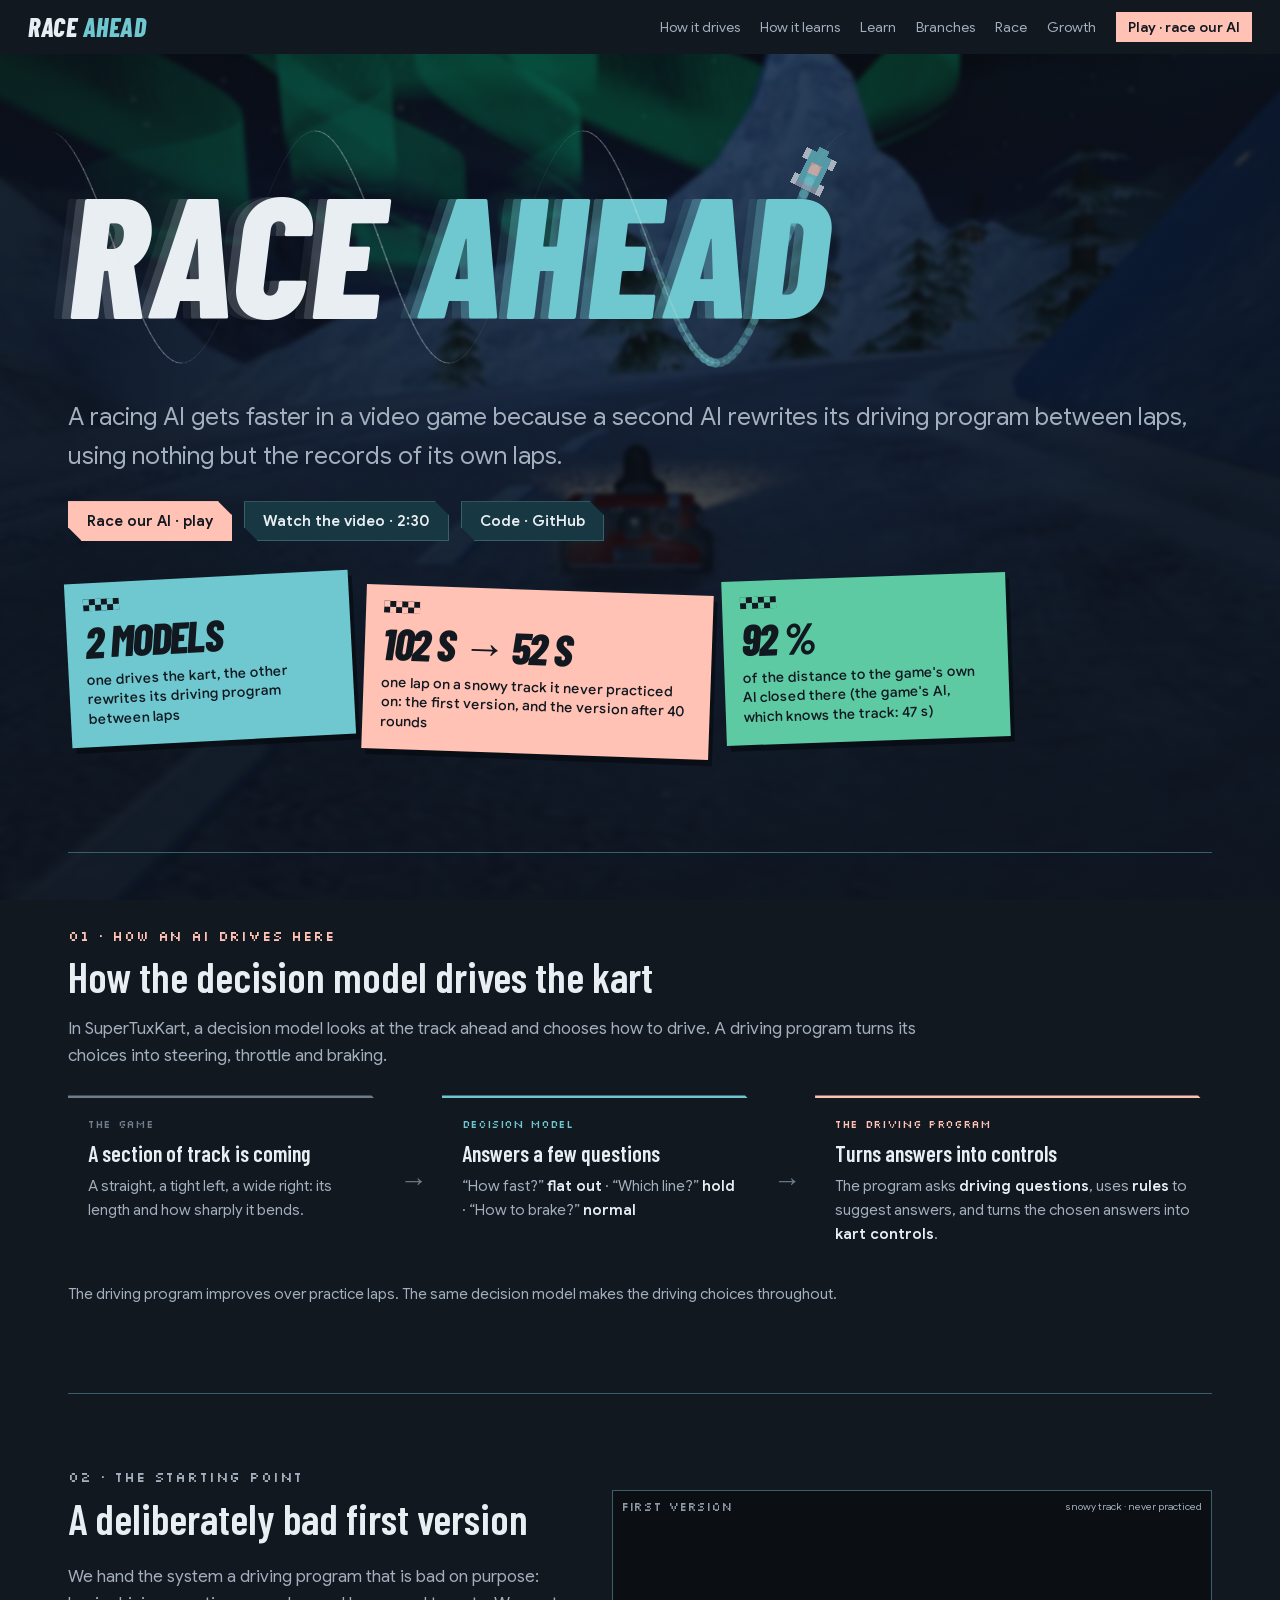
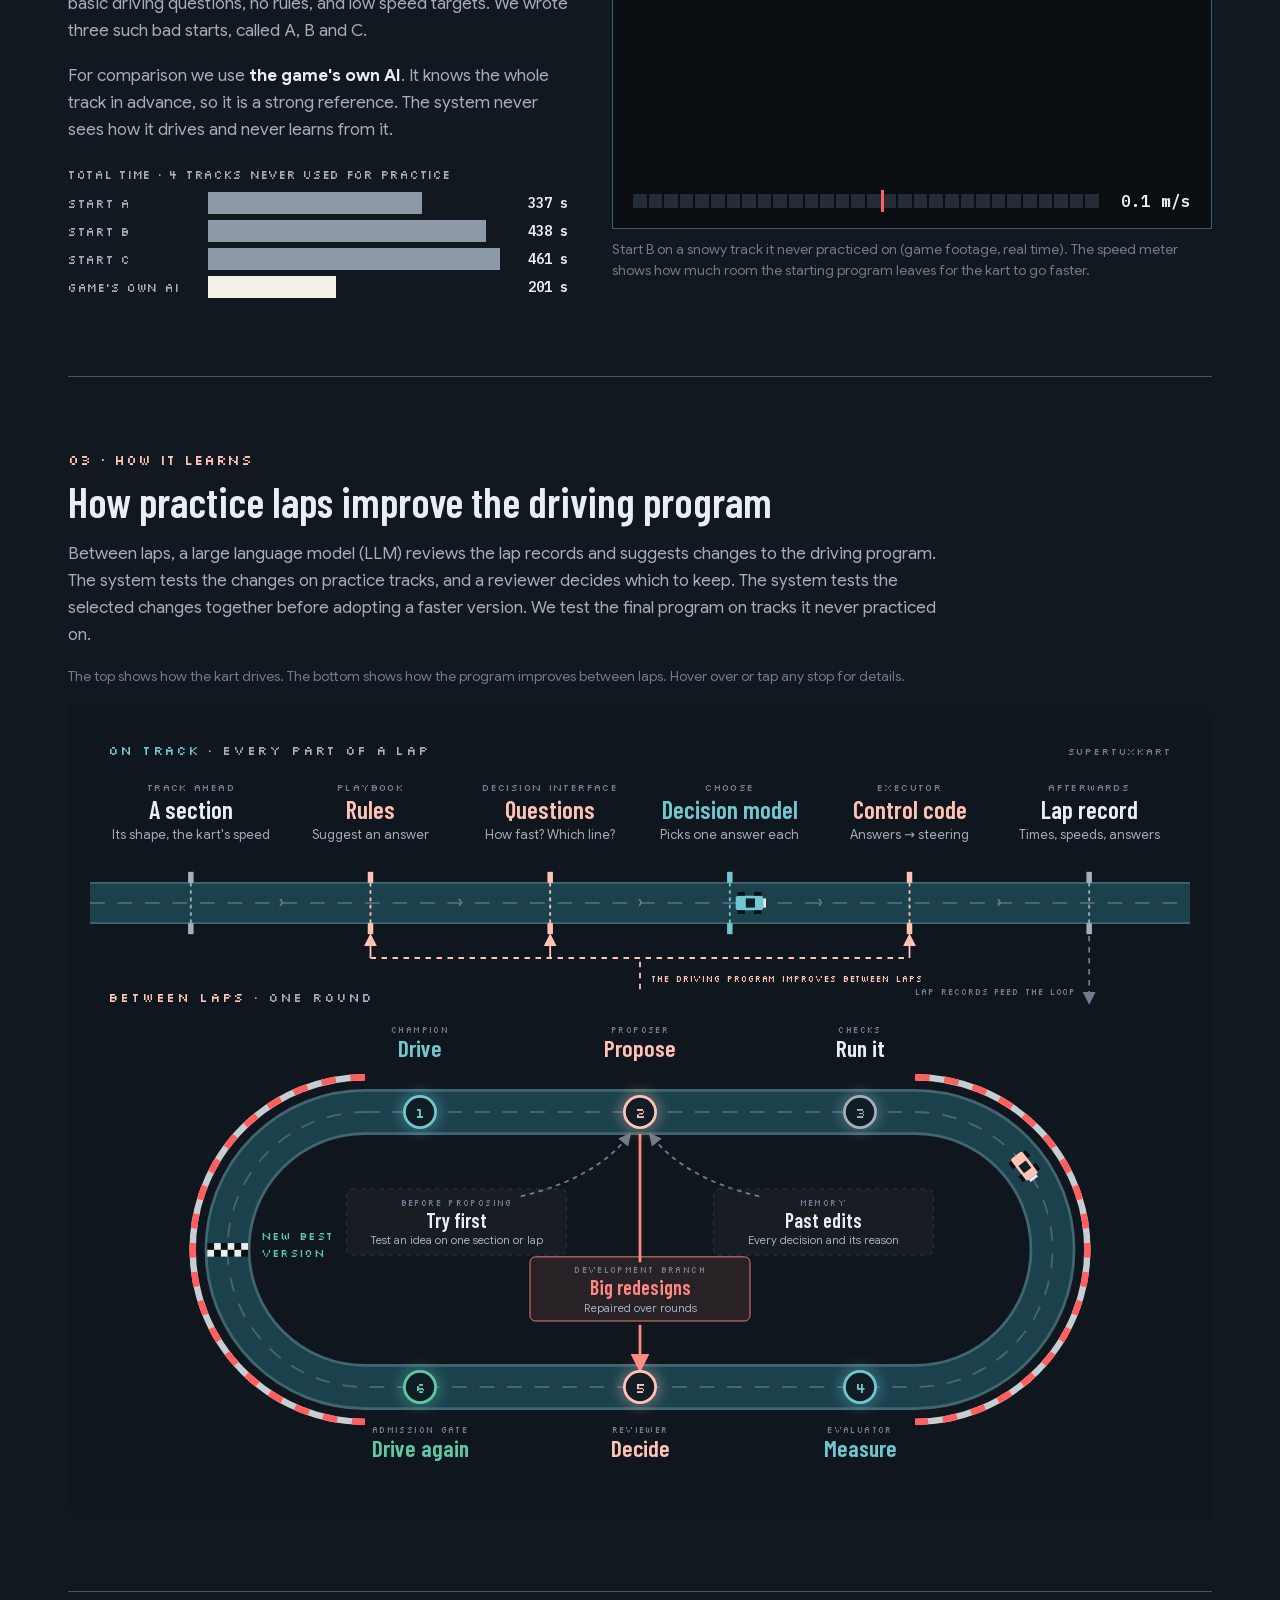
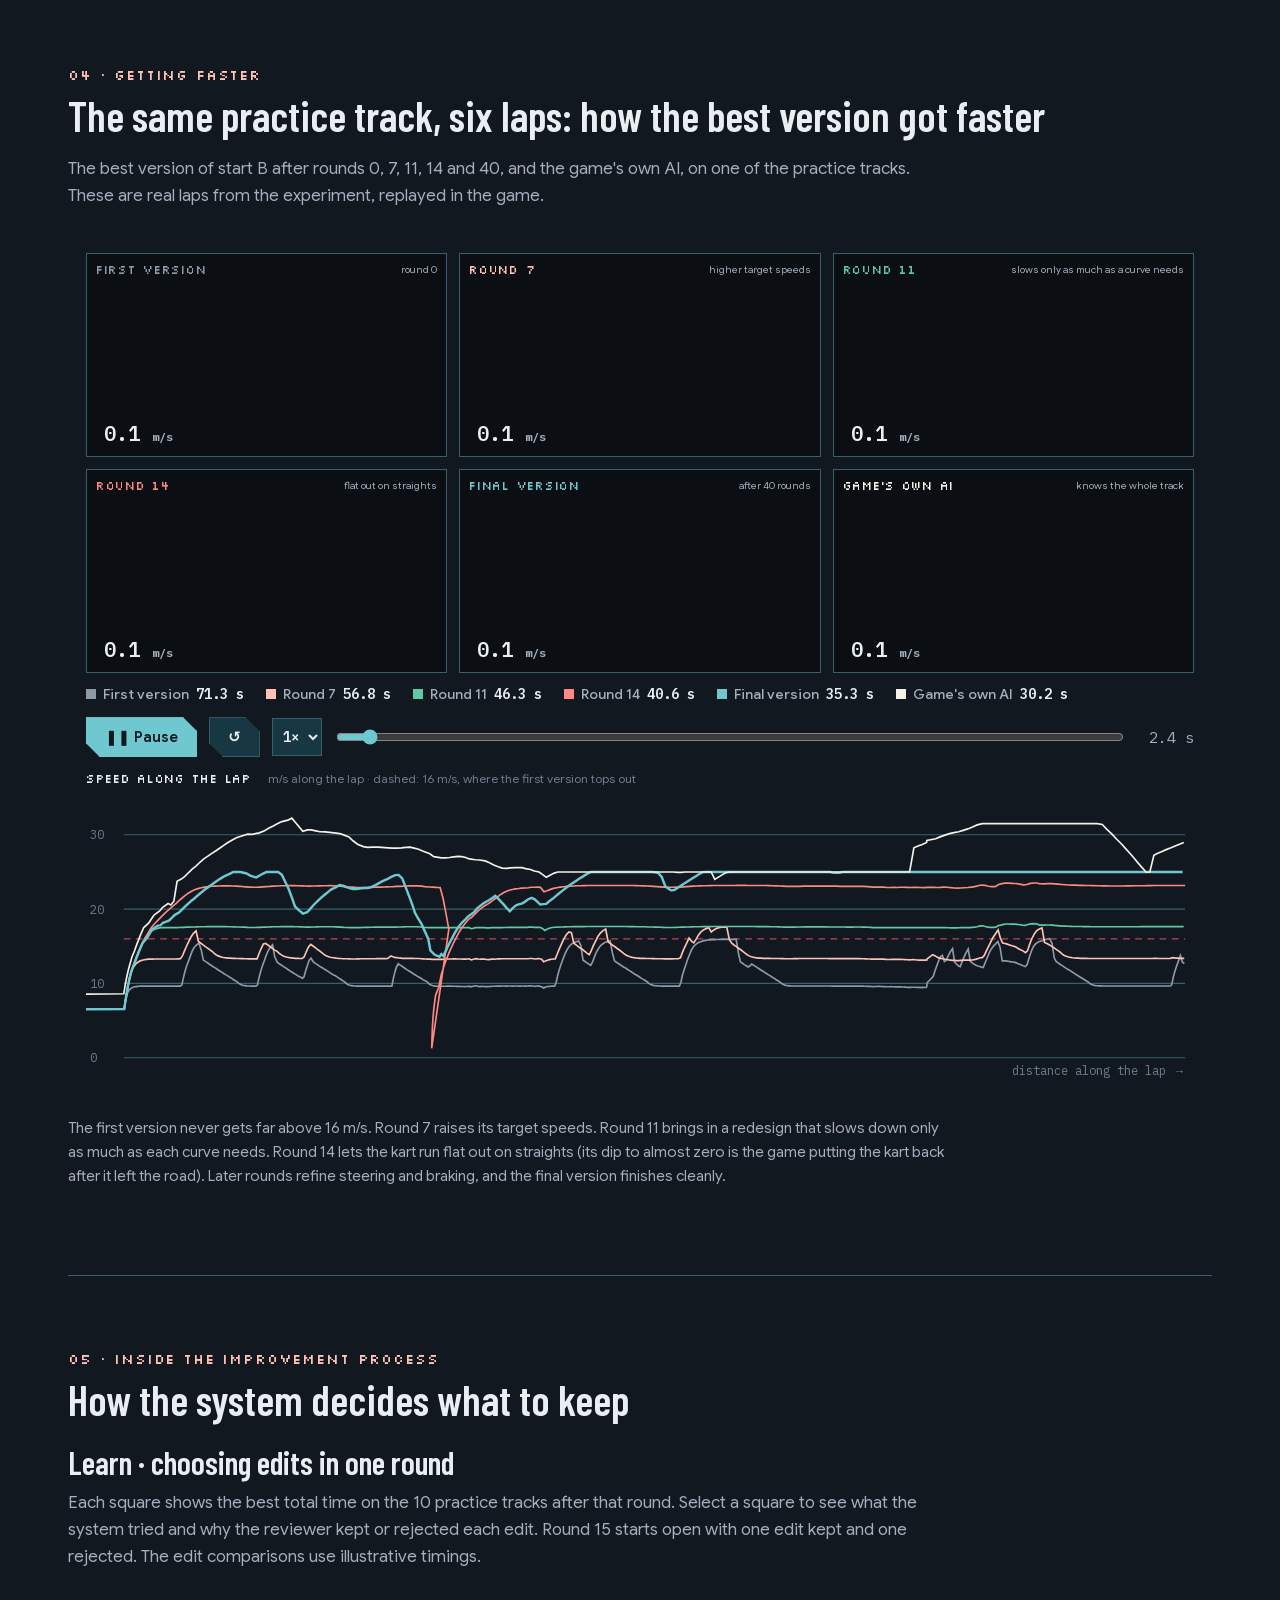
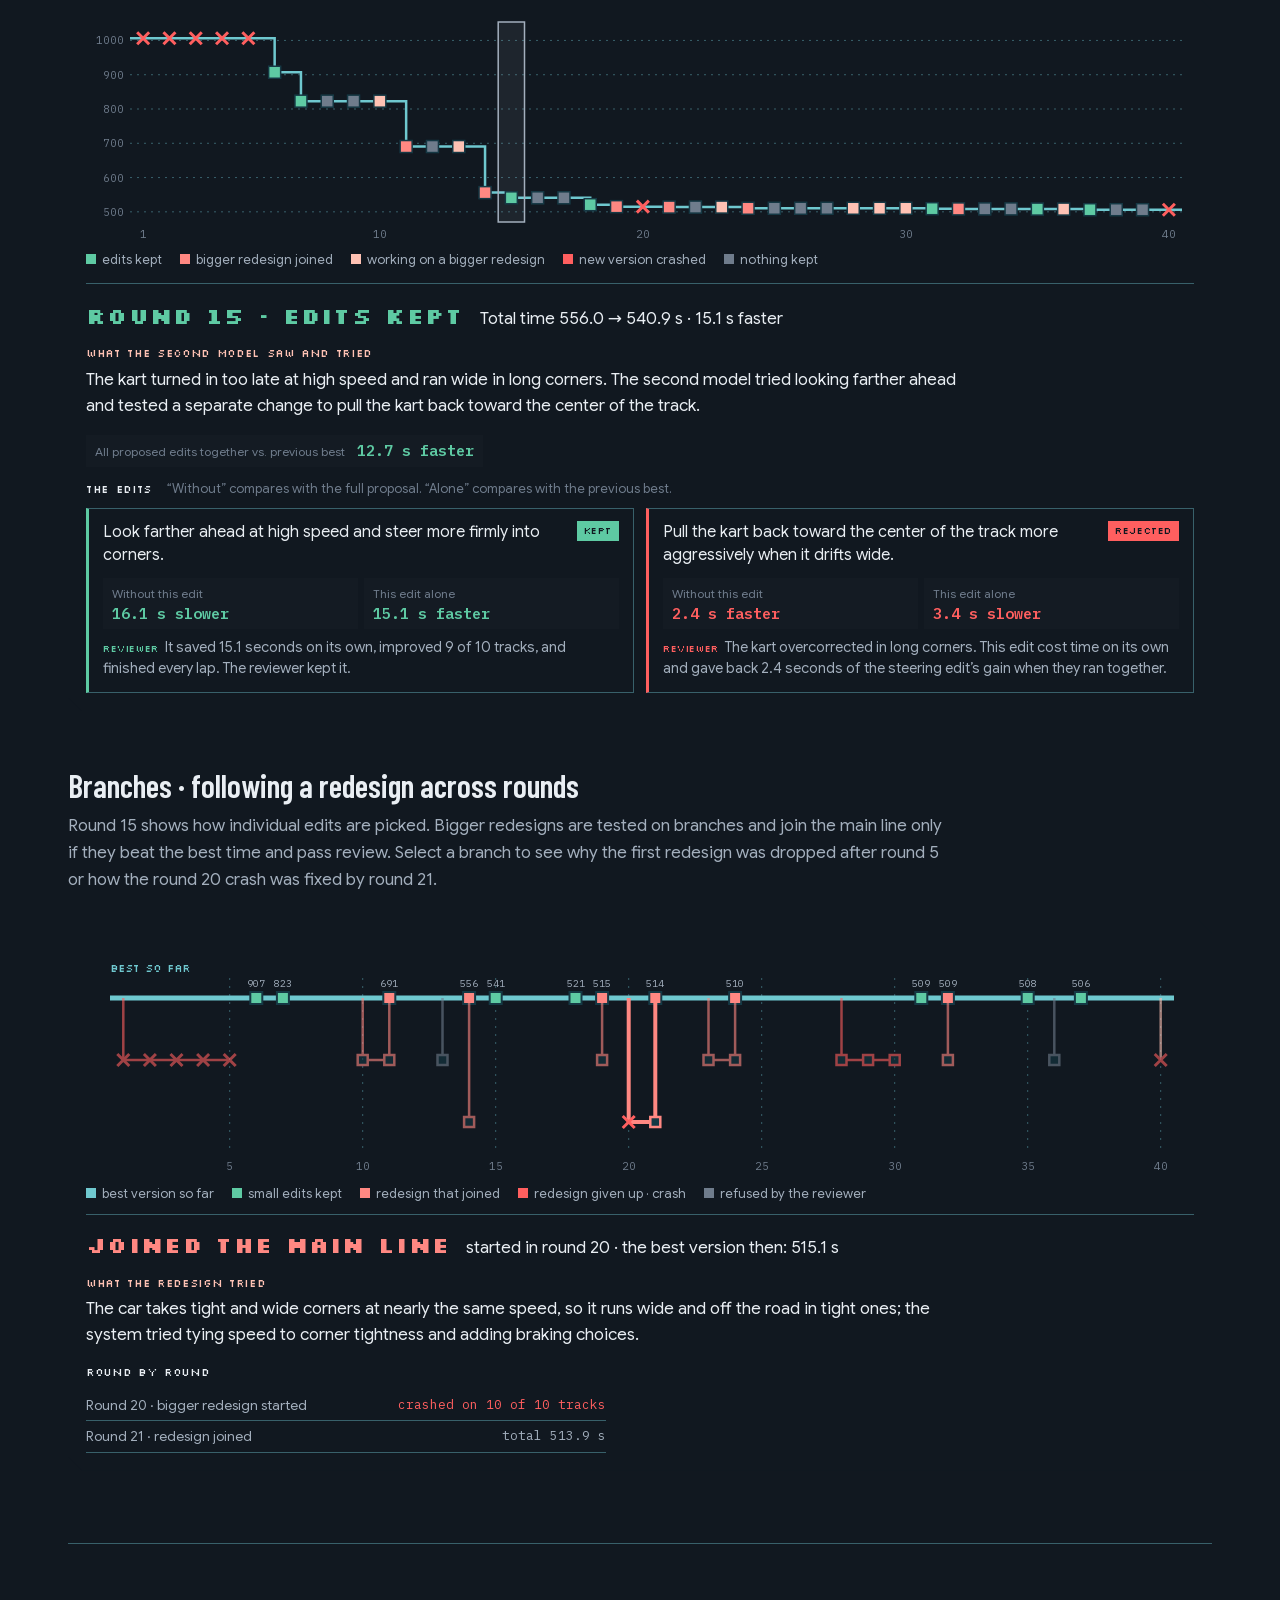
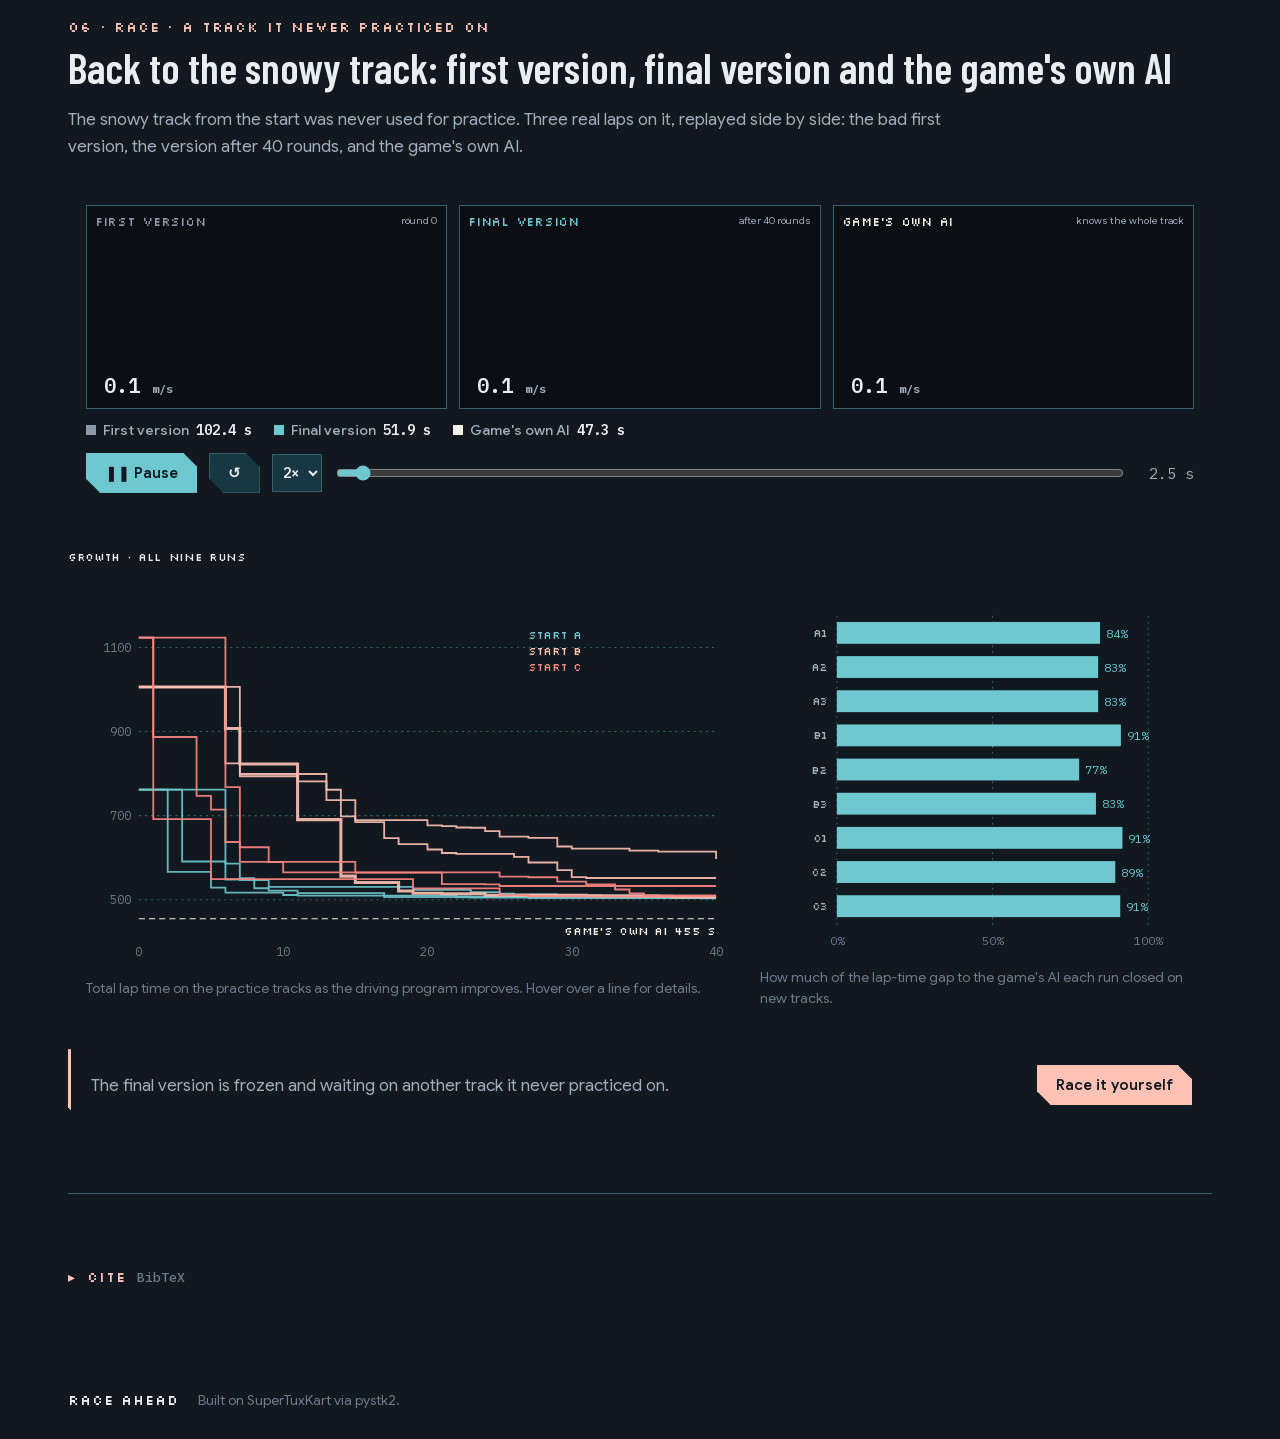
==== commit 23140922: "Align names with the paper Nav and section titles use the paper's views (Learn, Branches, Race, Grow" ====
--- a/index.html
+++ b/index.html
@@ -4,25 +4,25 @@
 <meta charset="utf-8">
 <meta name="viewport" content="width=device-width, initial-scale=1">
 <title>Race Ahead</title>
-<meta name="description" content="An AI learns to race in a video game by rewriting its own driving program between laps, from nothing but its own lap records. Every change is measured on the track and reviewed in writing.">
+<meta name="description" content="A racing AI gets faster because a language model rewrites its driving program between laps, from nothing but its lap records. Every change is measured on the track and reviewed in writing.">
 <link rel="icon" href="data:image/svg+xml,%3Csvg xmlns=%27http://www.w3.org/2000/svg%27 viewBox=%270 0 8 8%27 shape-rendering=%27crispEdges%27%3E%3Crect width=%278%27 height=%278%27 fill=%27%2311161d%27/%3E%3Crect x=%271%27 y=%273%27 width=%276%27 height=%272%27 fill=%27%2338d0e2%27/%3E%3Crect x=%271%27 y=%275%27 width=%272%27 height=%272%27 fill=%27%23e9eef3%27/%3E%3Crect x=%275%27 y=%275%27 width=%272%27 height=%272%27 fill=%27%23e9eef3%27/%3E%3C/svg%3E">
 <link rel="stylesheet" href="fonts/fonts.css?v=3">
-<link rel="stylesheet" href="style.css?v=24-left">
+<link rel="stylesheet" href="style.css?v=25-names">
 </head>
 <body>
 <div class="bg" aria-hidden="true"><video autoplay muted loop playsinline preload="auto" poster="media/bg.jpg" src="media/bg.mp4"></video></div>
 <header class="top">
   <a class="logo" href="#top"><span>Race</span> <b>Ahead</b></a>
   <nav>
-    <a href="#drive">How it drives</a><a href="#start">The start</a><a href="#system">How it learns</a><a href="#evolution">Getting faster</a><a href="#round">What gets kept</a><a href="#unseen">New track</a>
-    <a class="cta" href="play/">Race our AI</a>
+    <a href="#drive">How it drives</a><a href="#system">How it learns</a><a href="#round">Learn</a><a href="#history">Branches</a><a href="#unseen">Race</a><a href="#growth">Growth</a>
+    <a class="cta" href="play/">Play · race our AI</a>
   </nav>
 </header>
 
 <main id="top">
 <section class="hero">
   <h1 class="title" id="title"><svg class="orbit back" id="orbitBack" aria-hidden="true"></svg><span>Race</span> <b>Ahead</b><svg class="orbit front" id="orbitFront" aria-hidden="true"></svg></h1>
-  <p class="tag">An AI learns to race in a video game by rewriting its own driving program between laps, using nothing but the records of its own laps.</p>
+  <p class="tag">A racing AI gets faster in a video game because a second AI rewrites its driving program between laps, using nothing but the records of its own laps.</p>
   <div class="links">
     <a class="btn primary" href="play/">Race our AI · play</a>
     <a class="btn" id="openVideo" href="media/race-ahead-demo.mp4?v=decision-model">Watch the video · 2:30</a>
@@ -87,7 +87,7 @@
   <p class="kicker px">05 · Inside the improvement process</p>
   <h2>How the system decides what to keep</h2>
   <div class="round-stage">
-    <h3>Choosing edits in one round</h3>
+    <h3>Learn · choosing edits in one round</h3>
     <p class="lead">Each square shows the best total time on the 10 practice tracks after that round. Select a square to see what the system tried and why the reviewer kept or rejected each edit. Round 15 starts open with one edit kept and one rejected. The edit comparisons use illustrative timings.</p>
     <div class="explorer">
       <div class="curvebox"><svg id="curve" role="img" aria-label="Total time of the best version after each round"></svg><div class="legend" id="curveLegend"></div></div>
@@ -95,7 +95,7 @@
     </div>
   </div>
   <div id="history" class="round-stage">
-    <h3>Following a redesign across rounds</h3>
+    <h3>Branches · following a redesign across rounds</h3>
     <p class="lead">Round 15 shows how individual edits are picked. Bigger redesigns are tested on branches and join the main line only if they beat the best time and pass review. Select a branch to see why the first redesign was dropped after round 5 or how the round 20 crash was fixed by round 21.</p>
     <div class="lineage"><div class="lscroll"><svg id="lineage" role="img" aria-label="The best version so far and the side tracks of bigger redesigns"></svg></div><p class="swipe">Swipe the chart sideways to see all 40 rounds.</p>
       <div class="legend"><span><i style="background:var(--fast)"></i>best version so far</span><span><i style="background:var(--faster)"></i>small edits kept</span><span><i style="background:var(--best)"></i>redesign that joined</span><span><i style="background:var(--slower)"></i>redesign given up · crash</span><span><i style="background:var(--chalk-3)"></i>refused by the reviewer</span></div>
@@ -104,10 +104,11 @@
 </section>
 
 <section id="unseen">
-  <p class="kicker px">06 · A track it never practiced on</p>
+  <p class="kicker px">06 · Race · a track it never practiced on</p>
   <h2>Back to the snowy track: first version, final version and the game's own AI</h2>
   <p class="lead">The snowy track from the start was never used for practice. Three real laps on it, replayed side by side: the bad first version, the version after 40 rounds, and the game's own AI.</p>
   <div class="race" id="raceUnseen"></div>
+  <p class="kicker px sub" id="growth">Growth · all nine runs</p>
   <div class="results" id="results">
     <figure><svg id="gRounds" viewBox="0 0 640 360" role="img" aria-label="Total time of the best version on the 10 practice tracks over 40 rounds, nine runs"></svg>
       <figcaption id="gRoundsCap">Total lap time on the practice tracks as the driving program improves. Hover over a line for details.</figcaption></figure>
@@ -125,7 +126,7 @@
         <svg viewBox="0 0 16 16" width="16" height="16" aria-hidden="true"><rect x="5" y="5" width="9" height="9" rx="1.5" fill="none" stroke="currentColor" stroke-width="1.5"/><path d="M3 11V3a1 1 0 0 1 1-1h7" fill="none" stroke="currentColor" stroke-width="1.5"/></svg>
         <span>Copy</span></button>
       <pre class="bib" id="bib">@misc{raceahead2026,
-  title        = {Race Ahead: A Driving Harness That Rewrites Itself Between Laps},
+  title        = {Race Ahead: Evolving the Harness for Real-Time Decisions},
   howpublished = {\url{https://runriotcomeon.github.io/race-ahead-site/}},
   note         = {Project website},
   year         = {2026}
@@ -147,6 +148,6 @@
 <script src="data.js"></script>
 <script src="laps.js"></script>
 <script src="laps-unseen.js"></script>
-<script src="site.js?v=30-merged-rounds"></script>
+<script src="site.js?v=31-names"></script>
 </body>
 </html>
--- a/style.css
+++ b/style.css
@@ -41,6 +41,7 @@
 h1{font-size:clamp(44px,8vw,96px);line-height:1;margin:0 0 18px;font-weight:700}
 h2{font-family:var(--f-display);font-weight:600;font-size:clamp(28px,3.6vw,42px);line-height:1.1;margin:6px 0 22px}
 .kicker{color:var(--slow);font-size:14px;margin:0;display:flex;gap:16px;flex-wrap:wrap;align-items:baseline}
+.kicker.sub{margin-top:32px}
 .contrib{color:var(--chalk-3);font-size:12px}
 .lead{color:var(--chalk-2);max-width:880px;margin:-6px 0 26px}
 .note{color:var(--chalk-2);font-size:15px;max-width:880px}
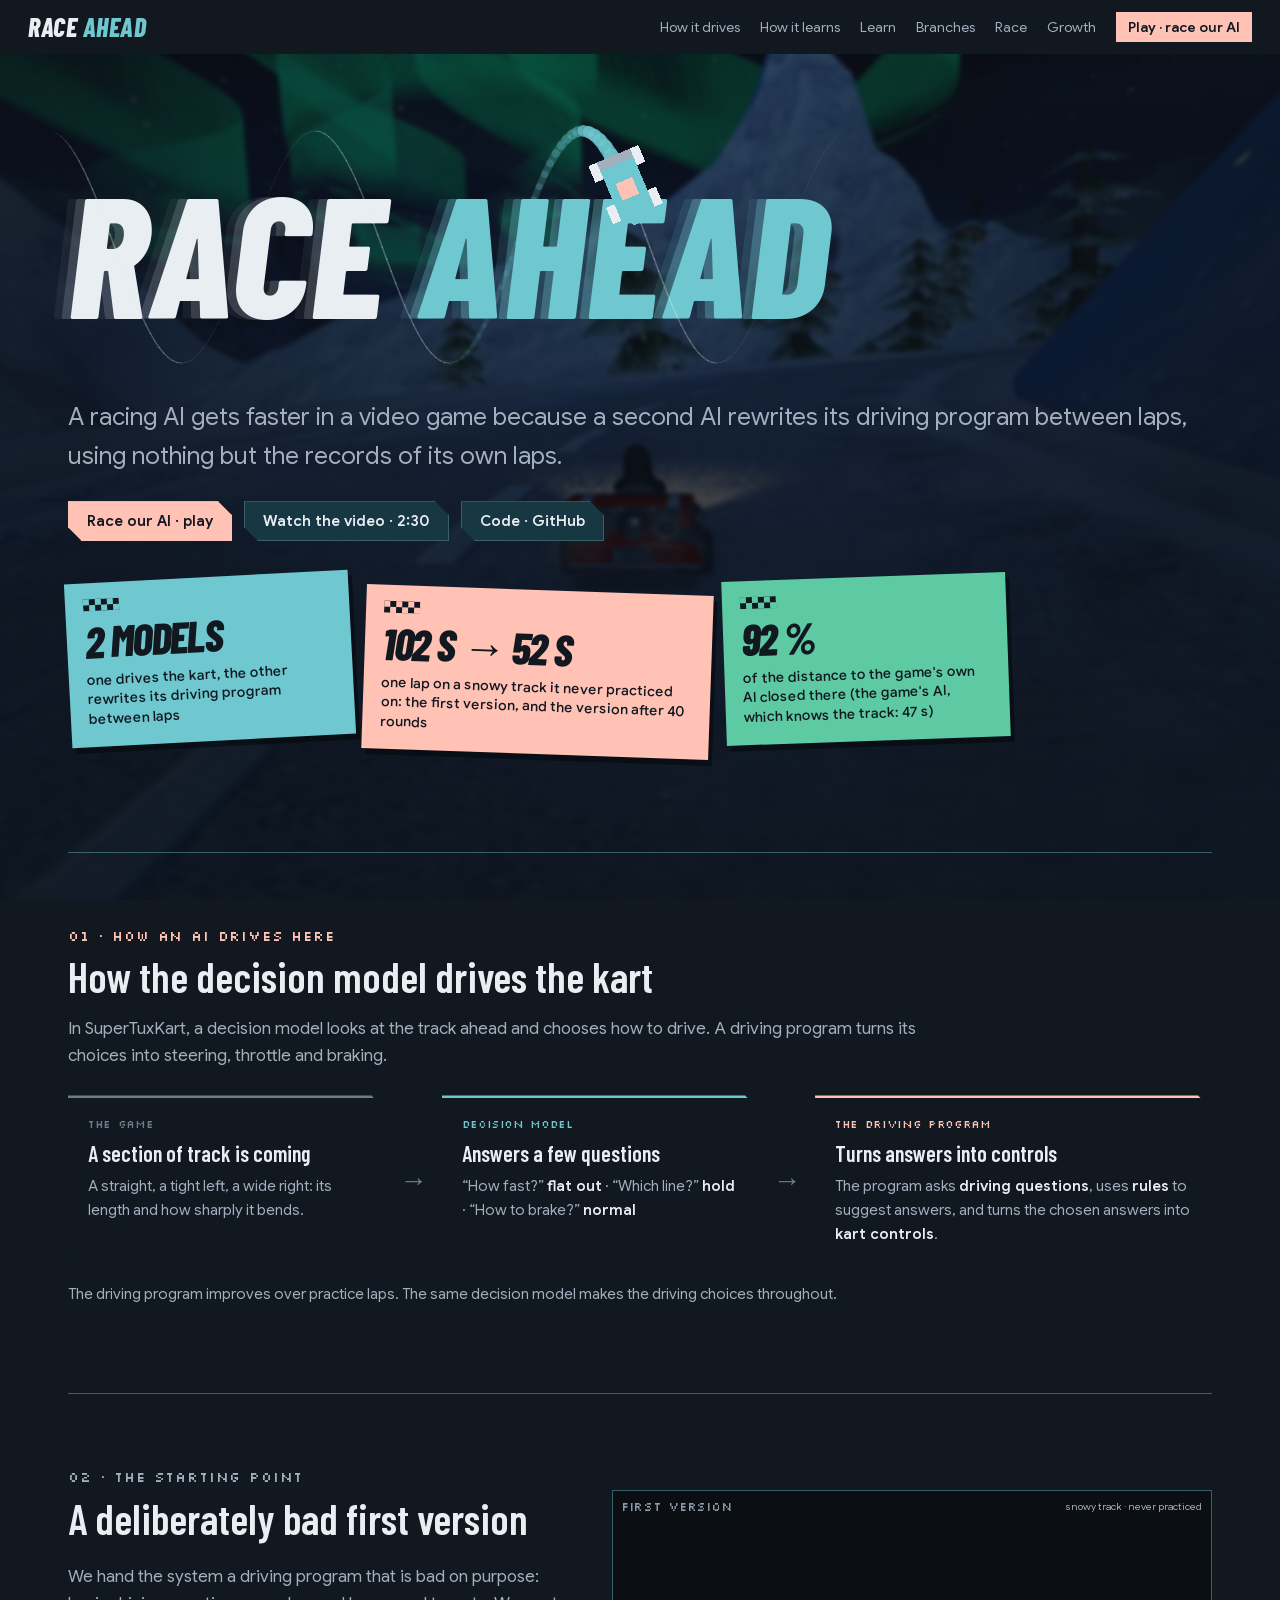
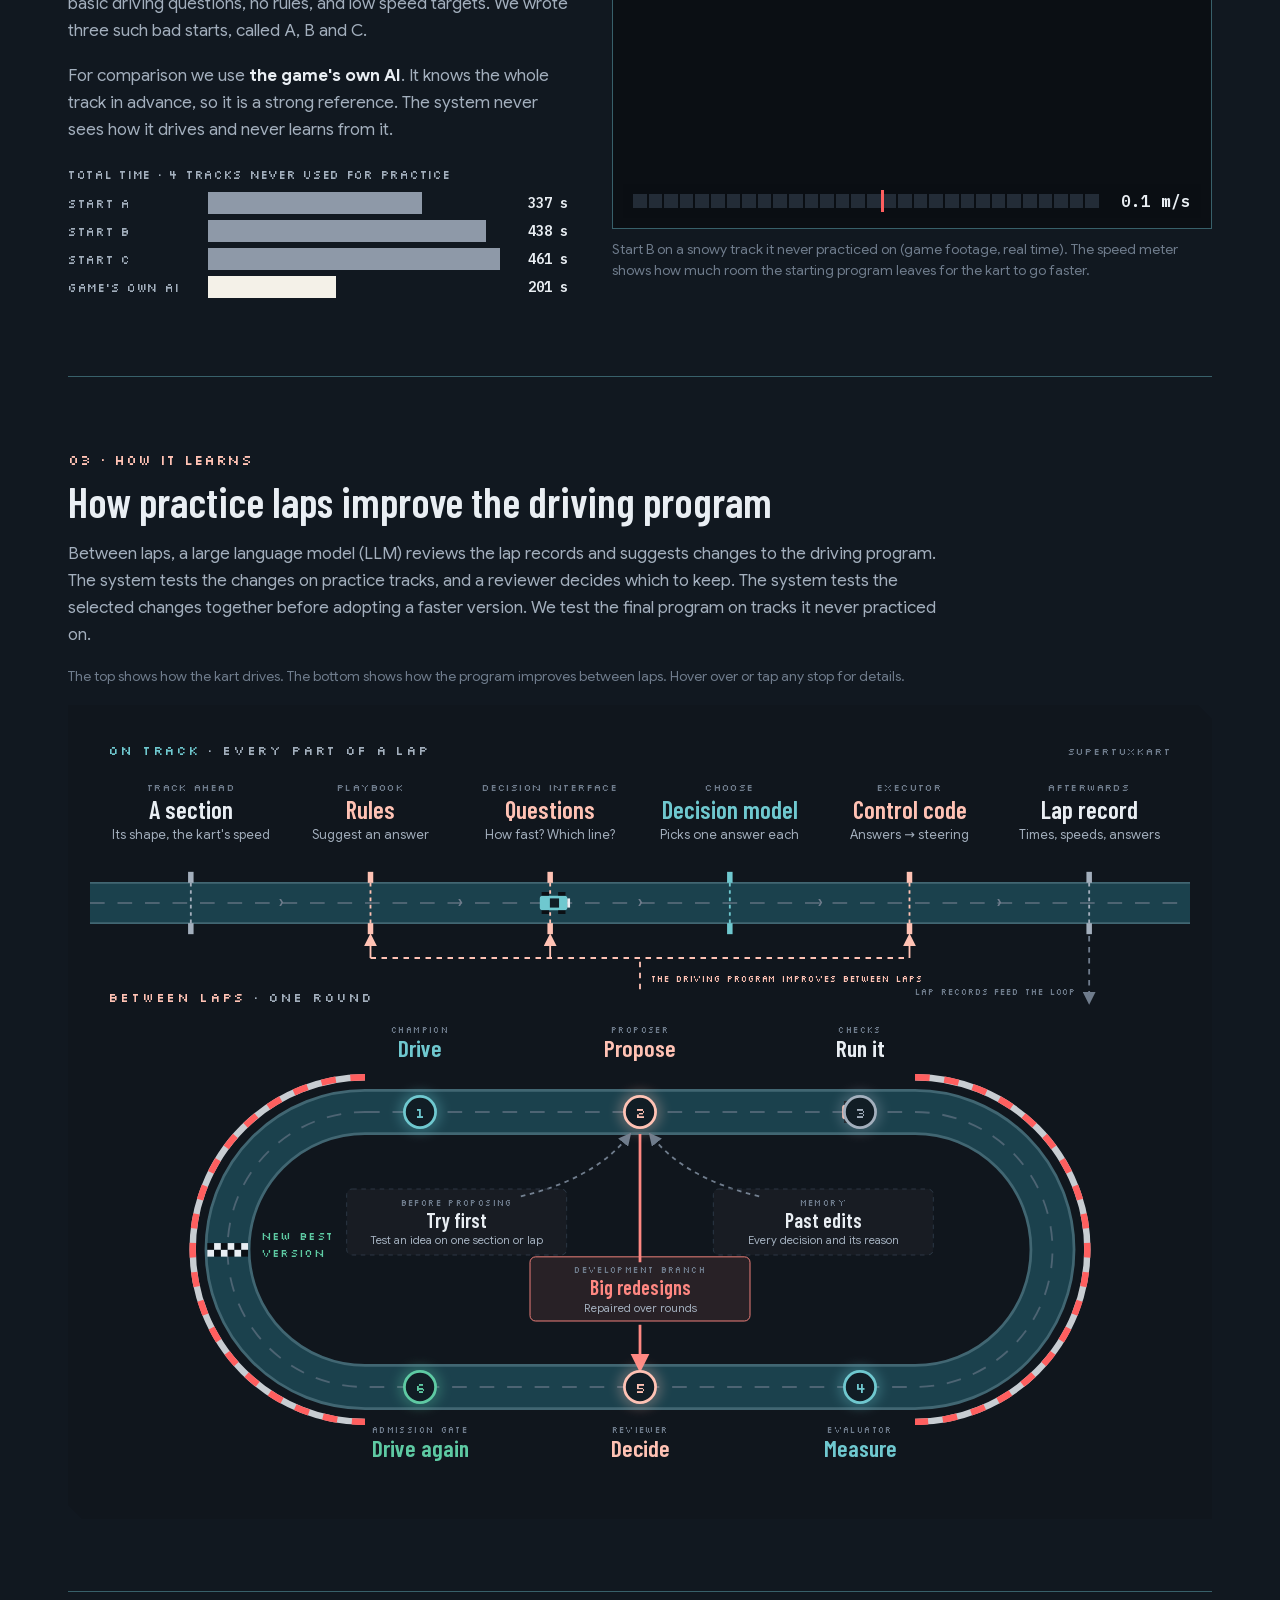
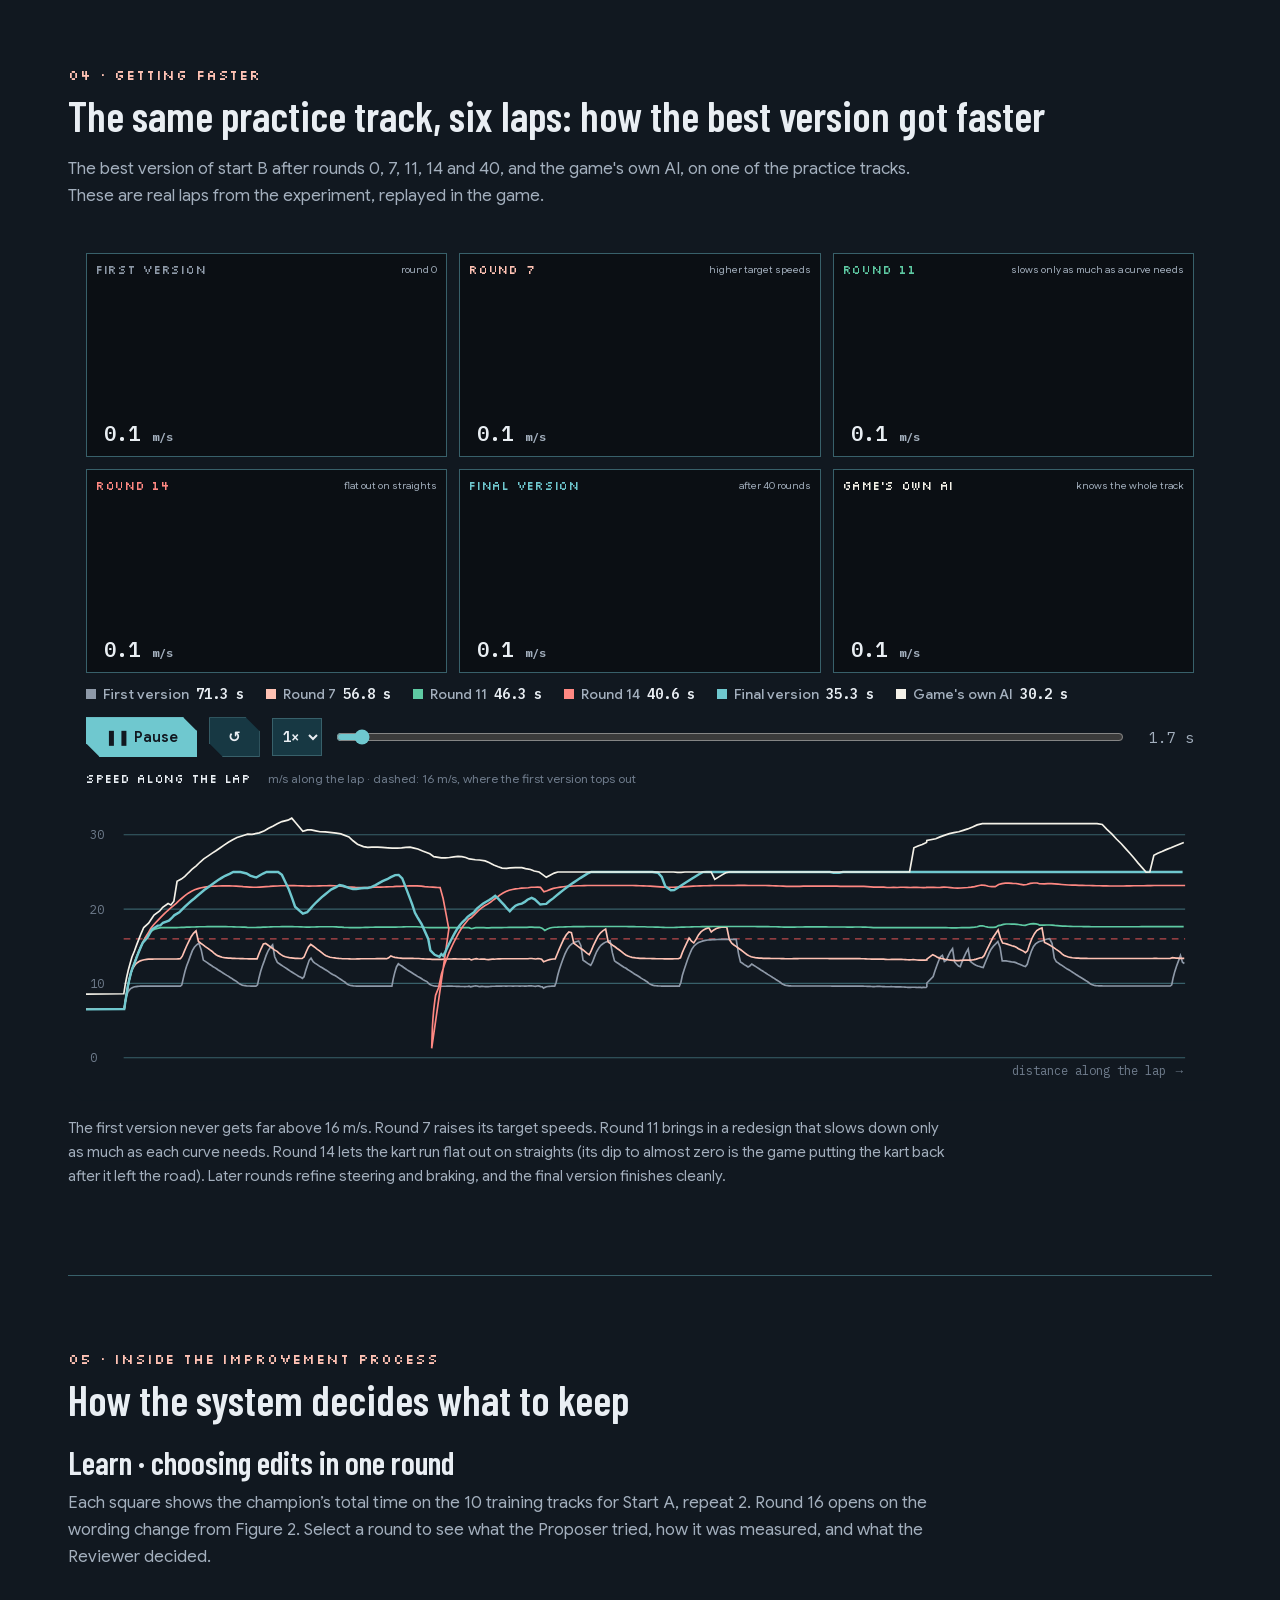
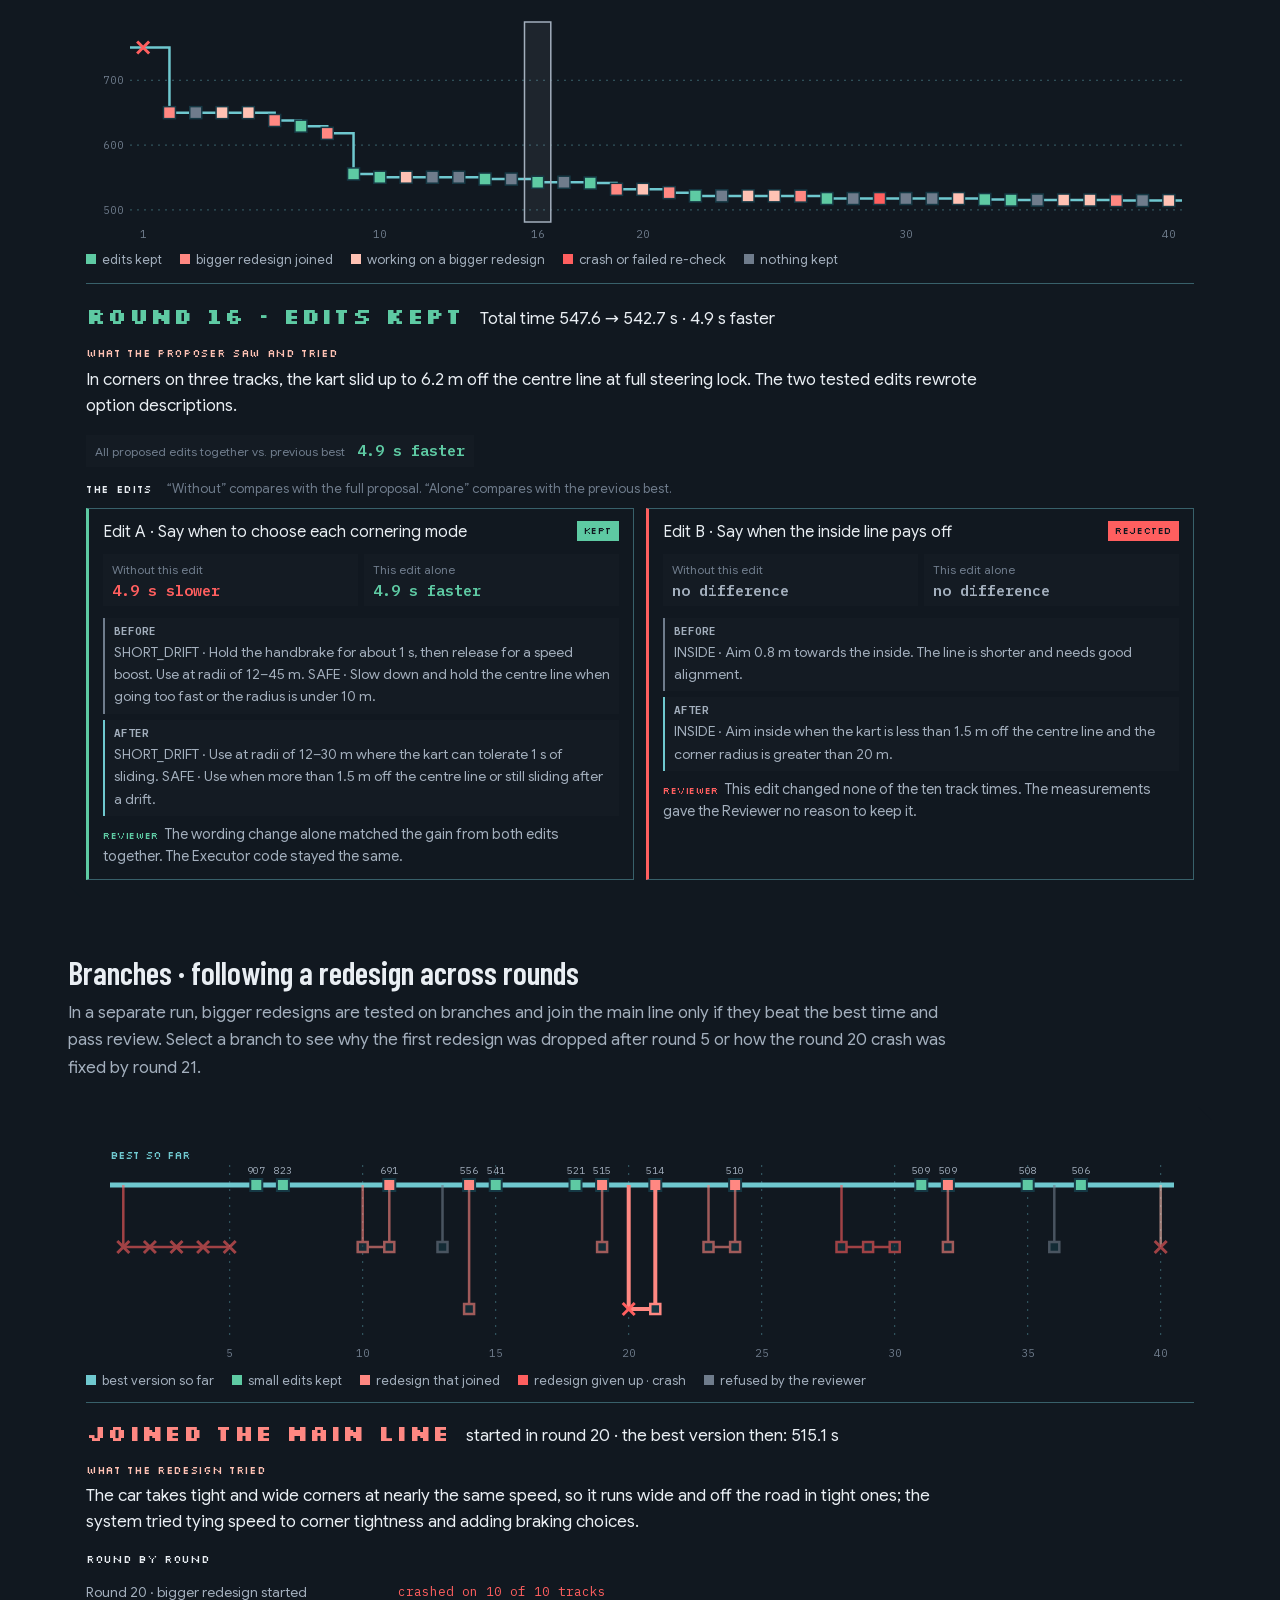
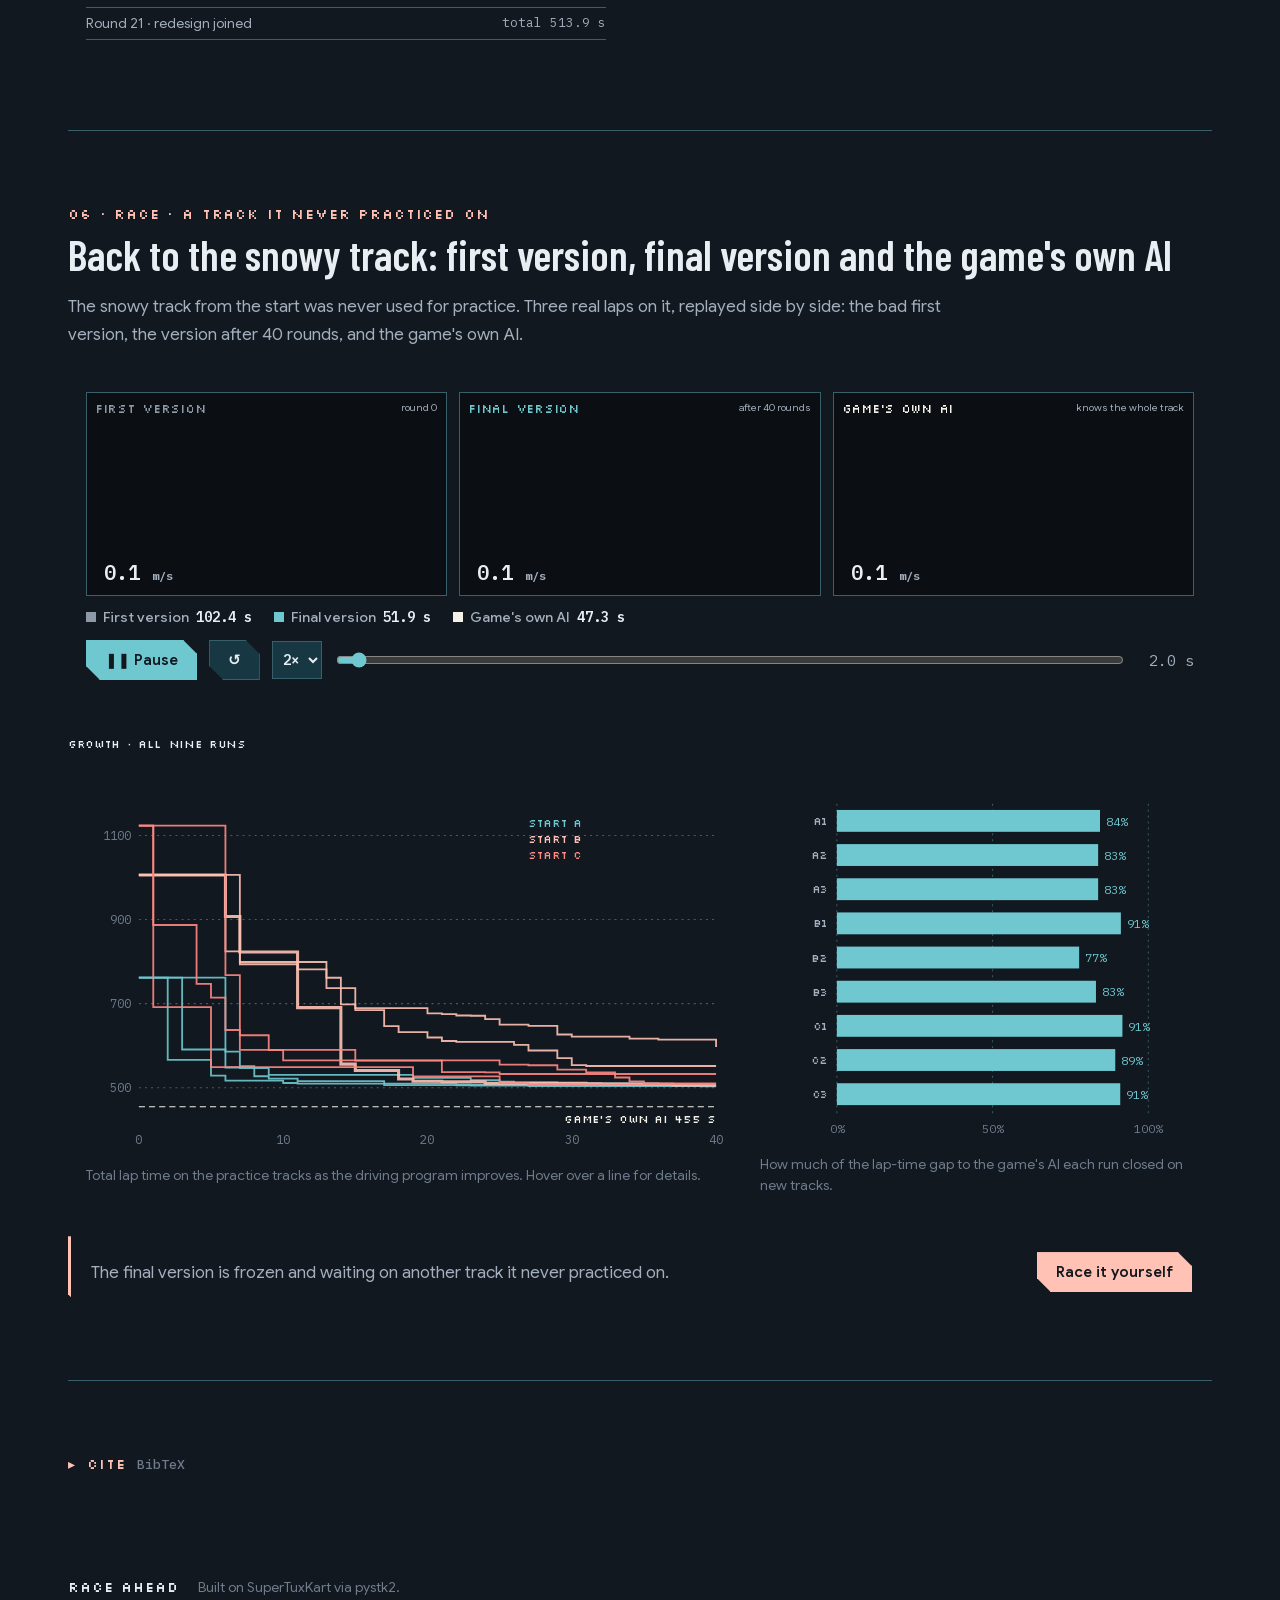
==== commit f2c7803a: "Match Learn round 16 to paper Figure 2" ====
--- a/index.html
+++ b/index.html
@@ -7,7 +7,7 @@
 <meta name="description" content="A racing AI gets faster because a language model rewrites its driving program between laps, from nothing but its lap records. Every change is measured on the track and reviewed in writing.">
 <link rel="icon" href="data:image/svg+xml,%3Csvg xmlns=%27http://www.w3.org/2000/svg%27 viewBox=%270 0 8 8%27 shape-rendering=%27crispEdges%27%3E%3Crect width=%278%27 height=%278%27 fill=%27%2311161d%27/%3E%3Crect x=%271%27 y=%273%27 width=%276%27 height=%272%27 fill=%27%2338d0e2%27/%3E%3Crect x=%271%27 y=%275%27 width=%272%27 height=%272%27 fill=%27%23e9eef3%27/%3E%3Crect x=%275%27 y=%275%27 width=%272%27 height=%272%27 fill=%27%23e9eef3%27/%3E%3C/svg%3E">
 <link rel="stylesheet" href="fonts/fonts.css?v=3">
-<link rel="stylesheet" href="style.css?v=25-names">
+<link rel="stylesheet" href="style.css?v=figure-2">
 </head>
 <body>
 <div class="bg" aria-hidden="true"><video autoplay muted loop playsinline preload="auto" poster="media/bg.jpg" src="media/bg.mp4"></video></div>
@@ -88,7 +88,7 @@
   <h2>How the system decides what to keep</h2>
   <div class="round-stage">
     <h3>Learn · choosing edits in one round</h3>
-    <p class="lead">Each square shows the best total time on the 10 practice tracks after that round. Select a square to see what the system tried and why the reviewer kept or rejected each edit. Round 15 starts open with one edit kept and one rejected. The edit comparisons use illustrative timings.</p>
+    <p class="lead">Each square shows the champion’s total time on the 10 training tracks for Start A, repeat 2. Round 16 opens on the wording change from Figure 2. Select a round to see what the Proposer tried, how it was measured, and what the Reviewer decided.</p>
     <div class="explorer">
       <div class="curvebox"><svg id="curve" role="img" aria-label="Total time of the best version after each round"></svg><div class="legend" id="curveLegend"></div></div>
       <div class="rdetail" id="rDetail"></div>
@@ -96,7 +96,7 @@
   </div>
   <div id="history" class="round-stage">
     <h3>Branches · following a redesign across rounds</h3>
-    <p class="lead">Round 15 shows how individual edits are picked. Bigger redesigns are tested on branches and join the main line only if they beat the best time and pass review. Select a branch to see why the first redesign was dropped after round 5 or how the round 20 crash was fixed by round 21.</p>
+    <p class="lead">In a separate run, bigger redesigns are tested on branches and join the main line only if they beat the best time and pass review. Select a branch to see why the first redesign was dropped after round 5 or how the round 20 crash was fixed by round 21.</p>
     <div class="lineage"><div class="lscroll"><svg id="lineage" role="img" aria-label="The best version so far and the side tracks of bigger redesigns"></svg></div><p class="swipe">Swipe the chart sideways to see all 40 rounds.</p>
       <div class="legend"><span><i style="background:var(--fast)"></i>best version so far</span><span><i style="background:var(--faster)"></i>small edits kept</span><span><i style="background:var(--best)"></i>redesign that joined</span><span><i style="background:var(--slower)"></i>redesign given up · crash</span><span><i style="background:var(--chalk-3)"></i>refused by the reviewer</span></div>
       <div class="bdetail" id="bDetail"></div></div>
@@ -146,8 +146,9 @@
   <span>Built on SuperTuxKart via pystk2.</span>
 </footer>
 <script src="data.js"></script>
+<script src="learn-data.js?v=figure-2"></script>
 <script src="laps.js"></script>
 <script src="laps-unseen.js"></script>
-<script src="site.js?v=31-names"></script>
+<script src="site.js?v=figure-2"></script>
 </body>
 </html>
--- a/style.css
+++ b/style.css
@@ -207,7 +207,11 @@
 b.g{color:var(--faster)!important}b.r{color:var(--slower)!important}
 .ver{font-size:14.5px;color:var(--chalk-2);margin:8px 0 0;line-height:1.5}
 .ver .px{font-size:10px;margin-right:6px}.ver.g .px{color:var(--faster)}.ver.r .px{color:var(--slower)}
-.round-review{margin:0 0 12px}
+.wording{display:grid;gap:6px;margin:12px 0 0;font-size:14px;color:var(--chalk-2)}
+.wording div{padding:6px 9px;border-left:2px solid var(--chalk-3);background:#141b23}
+.wording div+div{border-left-color:var(--fast)}
+.wording dt{font:600 11px var(--f-data);text-transform:uppercase}
+.wording dd{margin:3px 0 0}
 .bdetail{border-top:1px solid var(--rule);margin-top:10px;padding-top:12px}
 .bdetail .hyptxt{margin:8px 0 10px;max-width:900px}
 .bdetail .row{display:flex;justify-content:space-between;gap:12px;border-bottom:1px solid var(--rule);padding:4px 0;font-size:14px;max-width:520px;color:var(--chalk-2)}
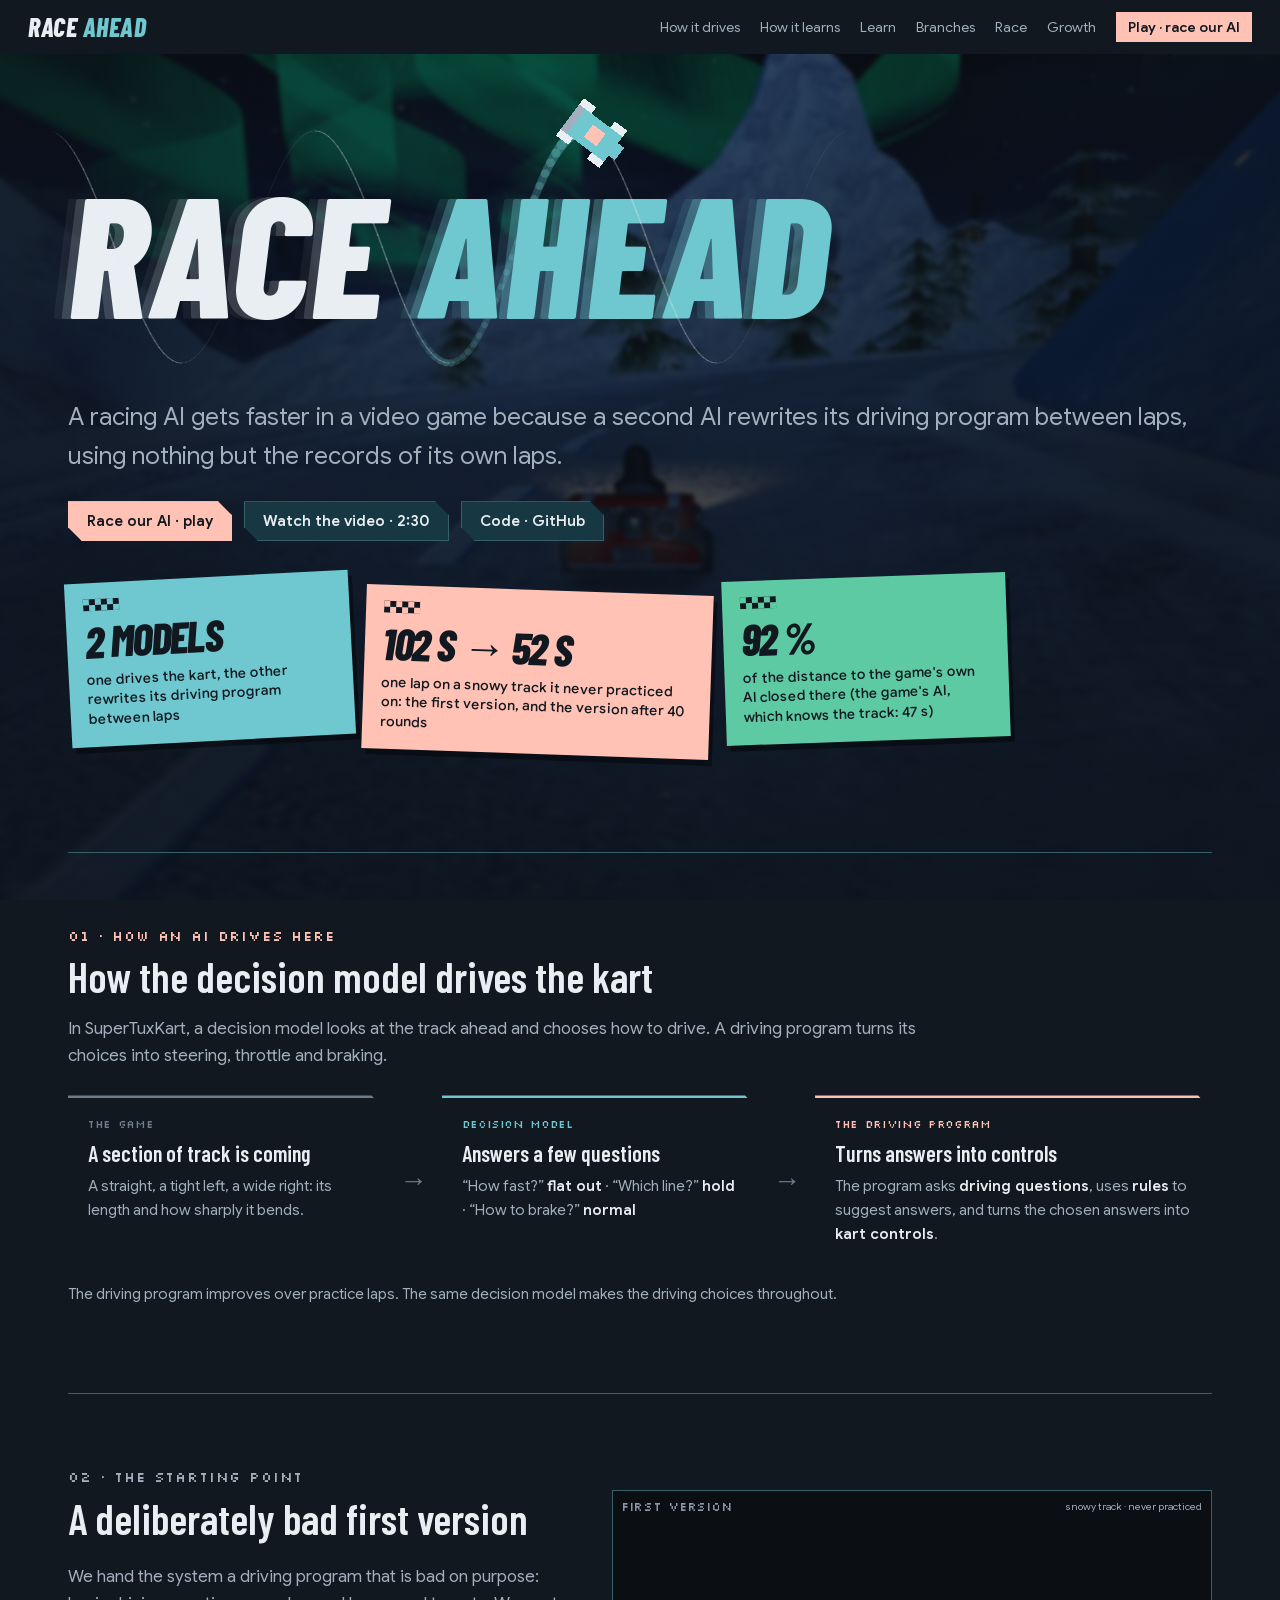
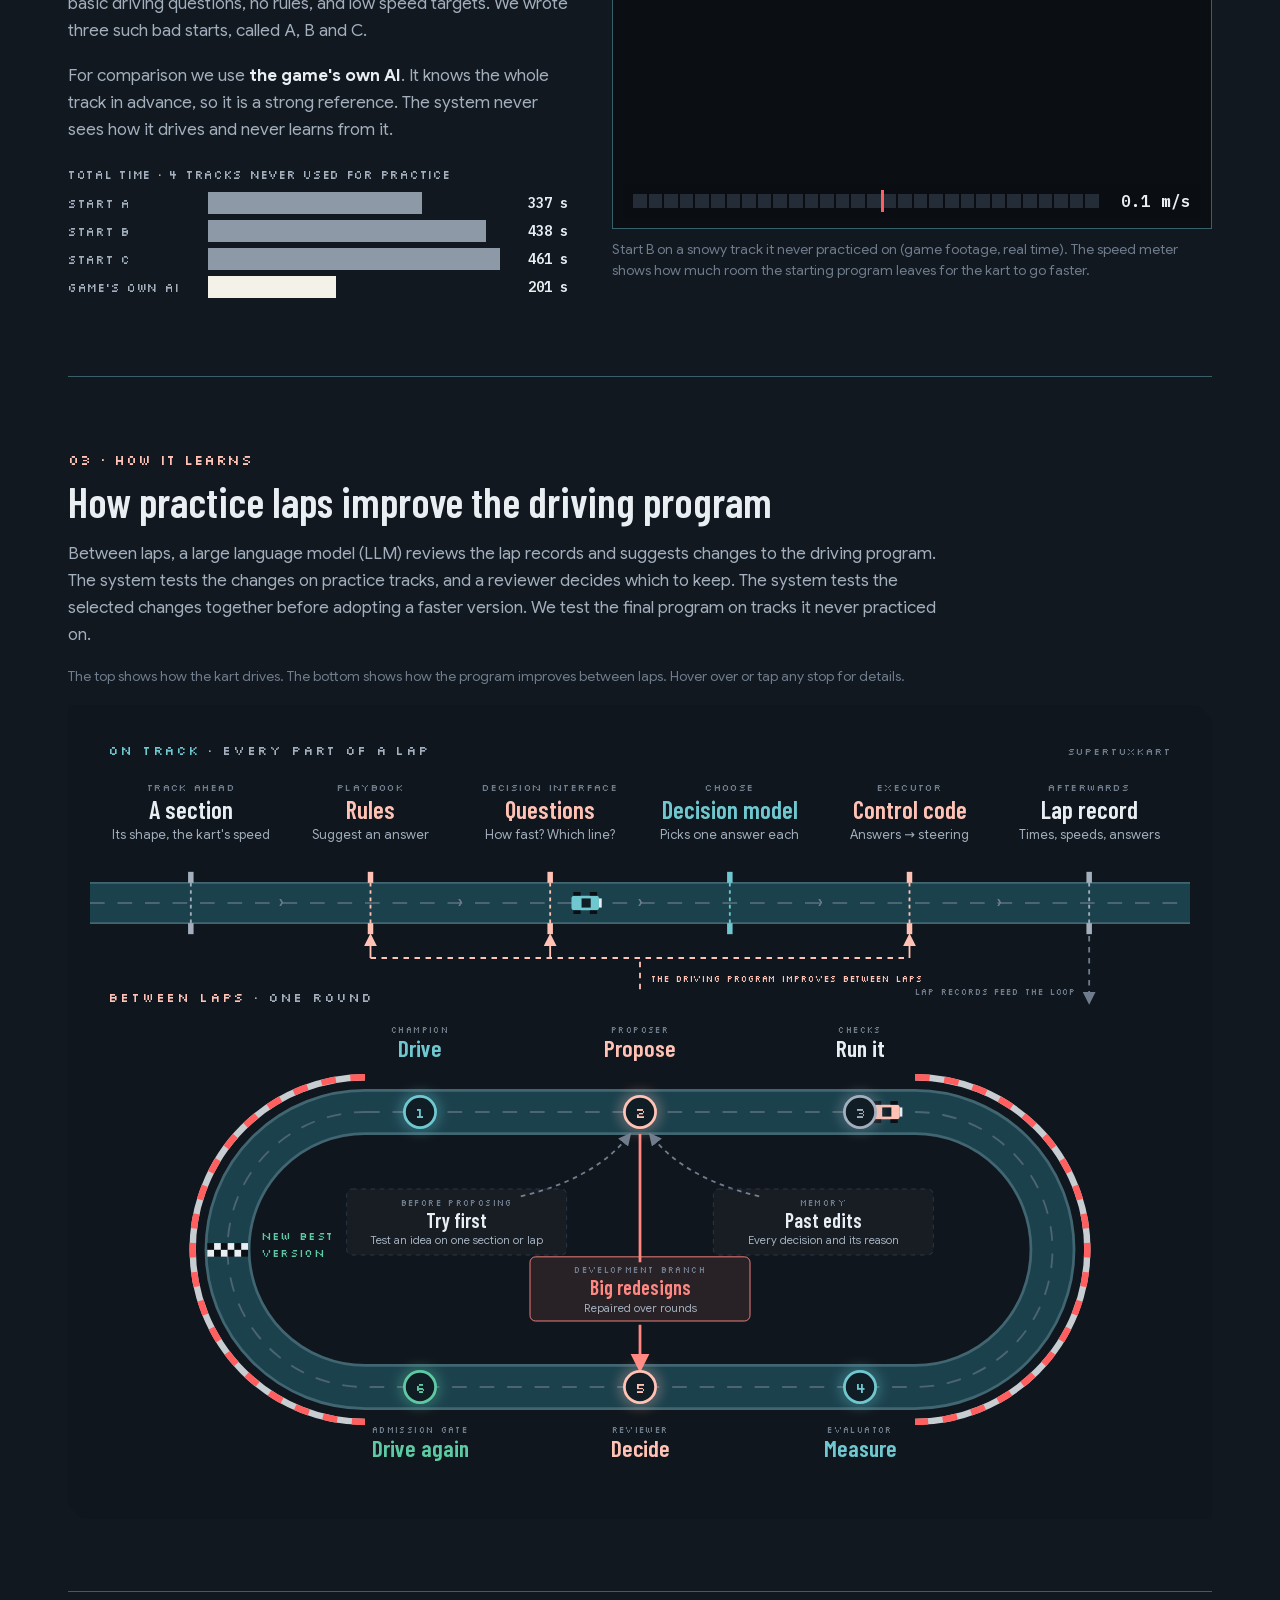
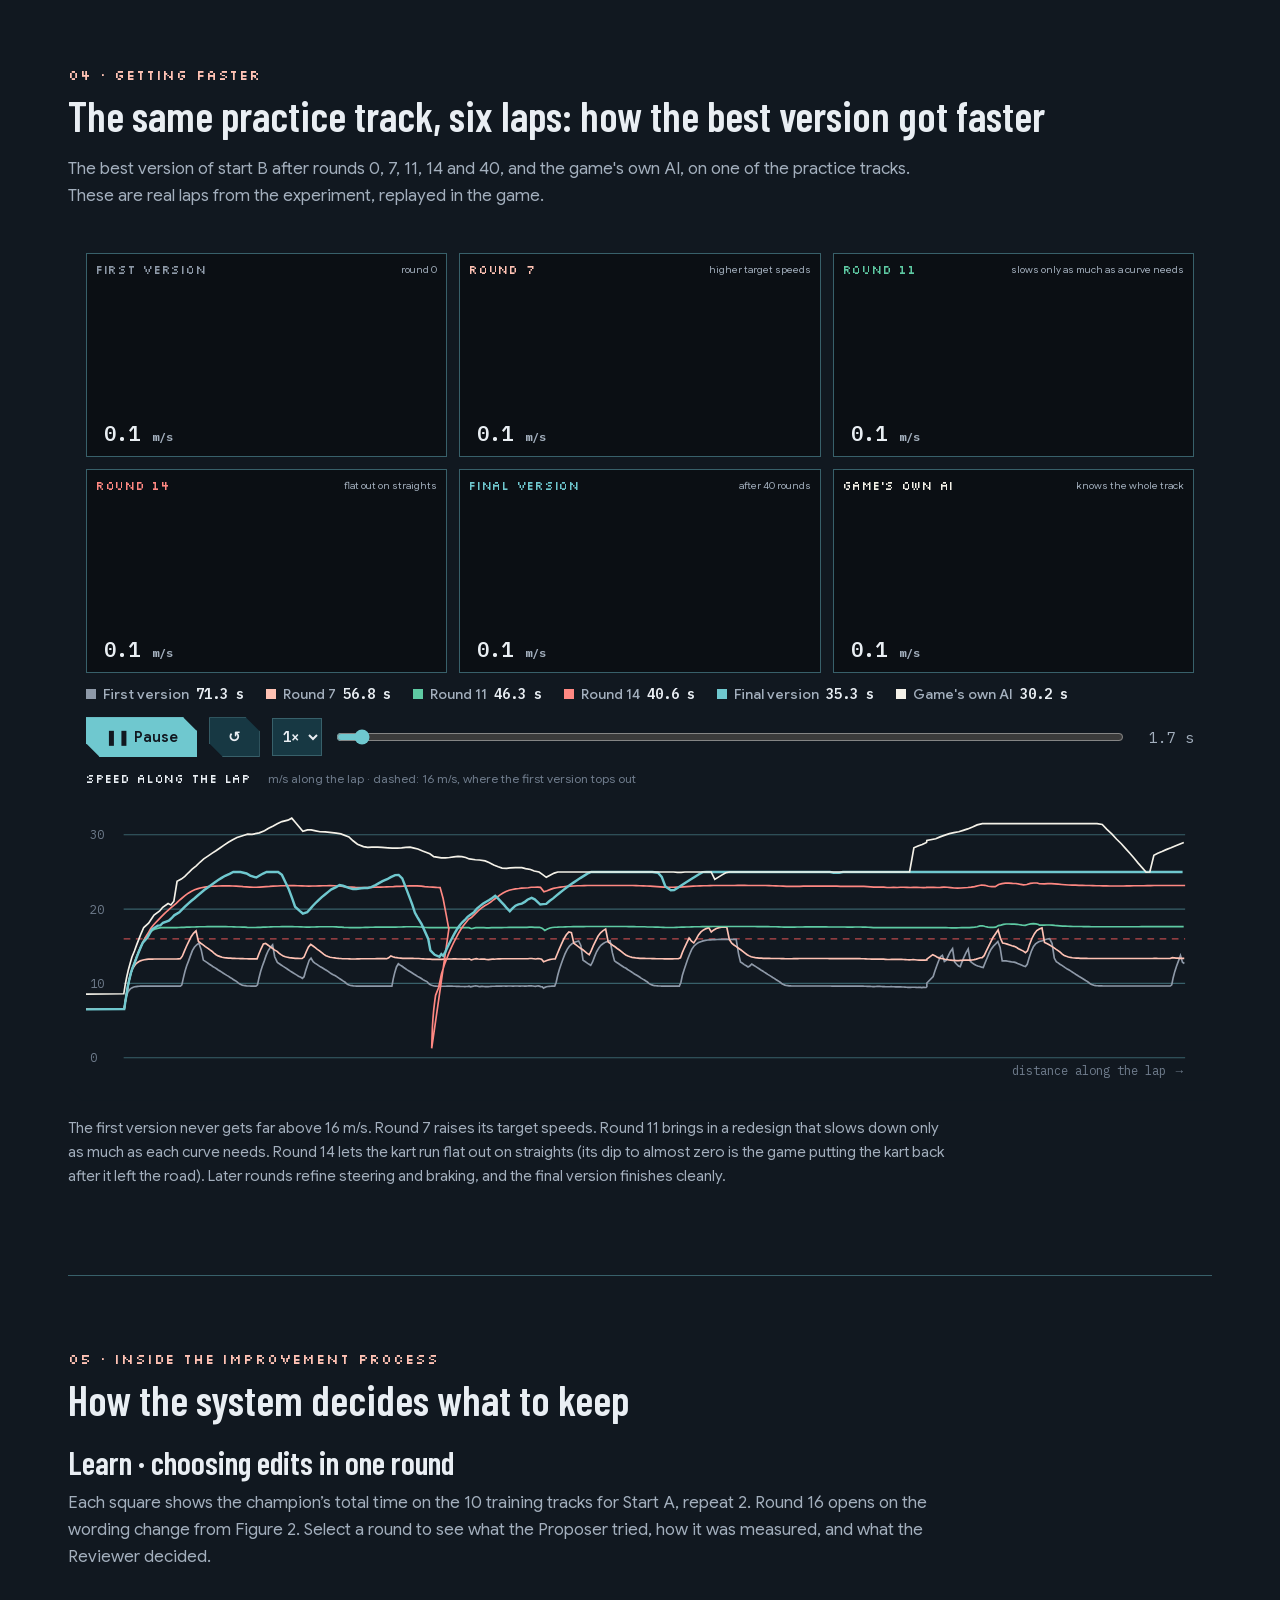
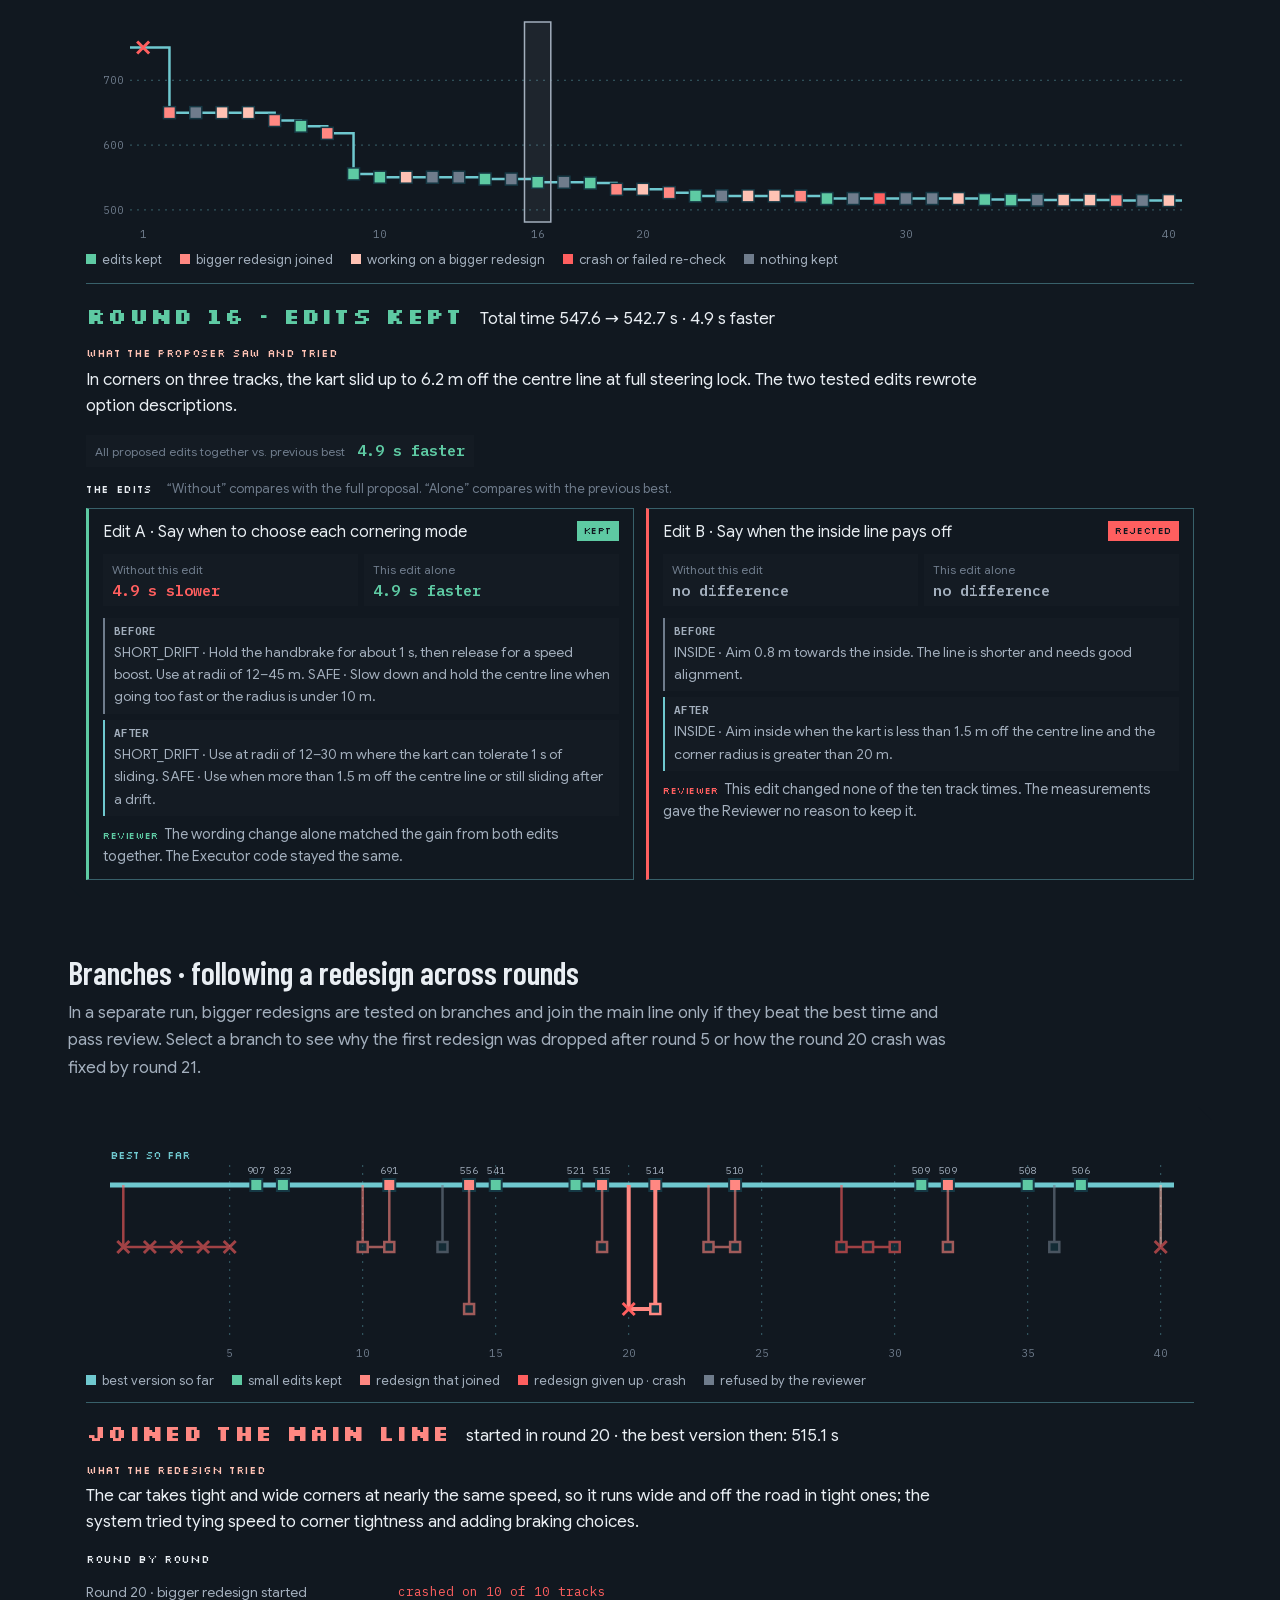
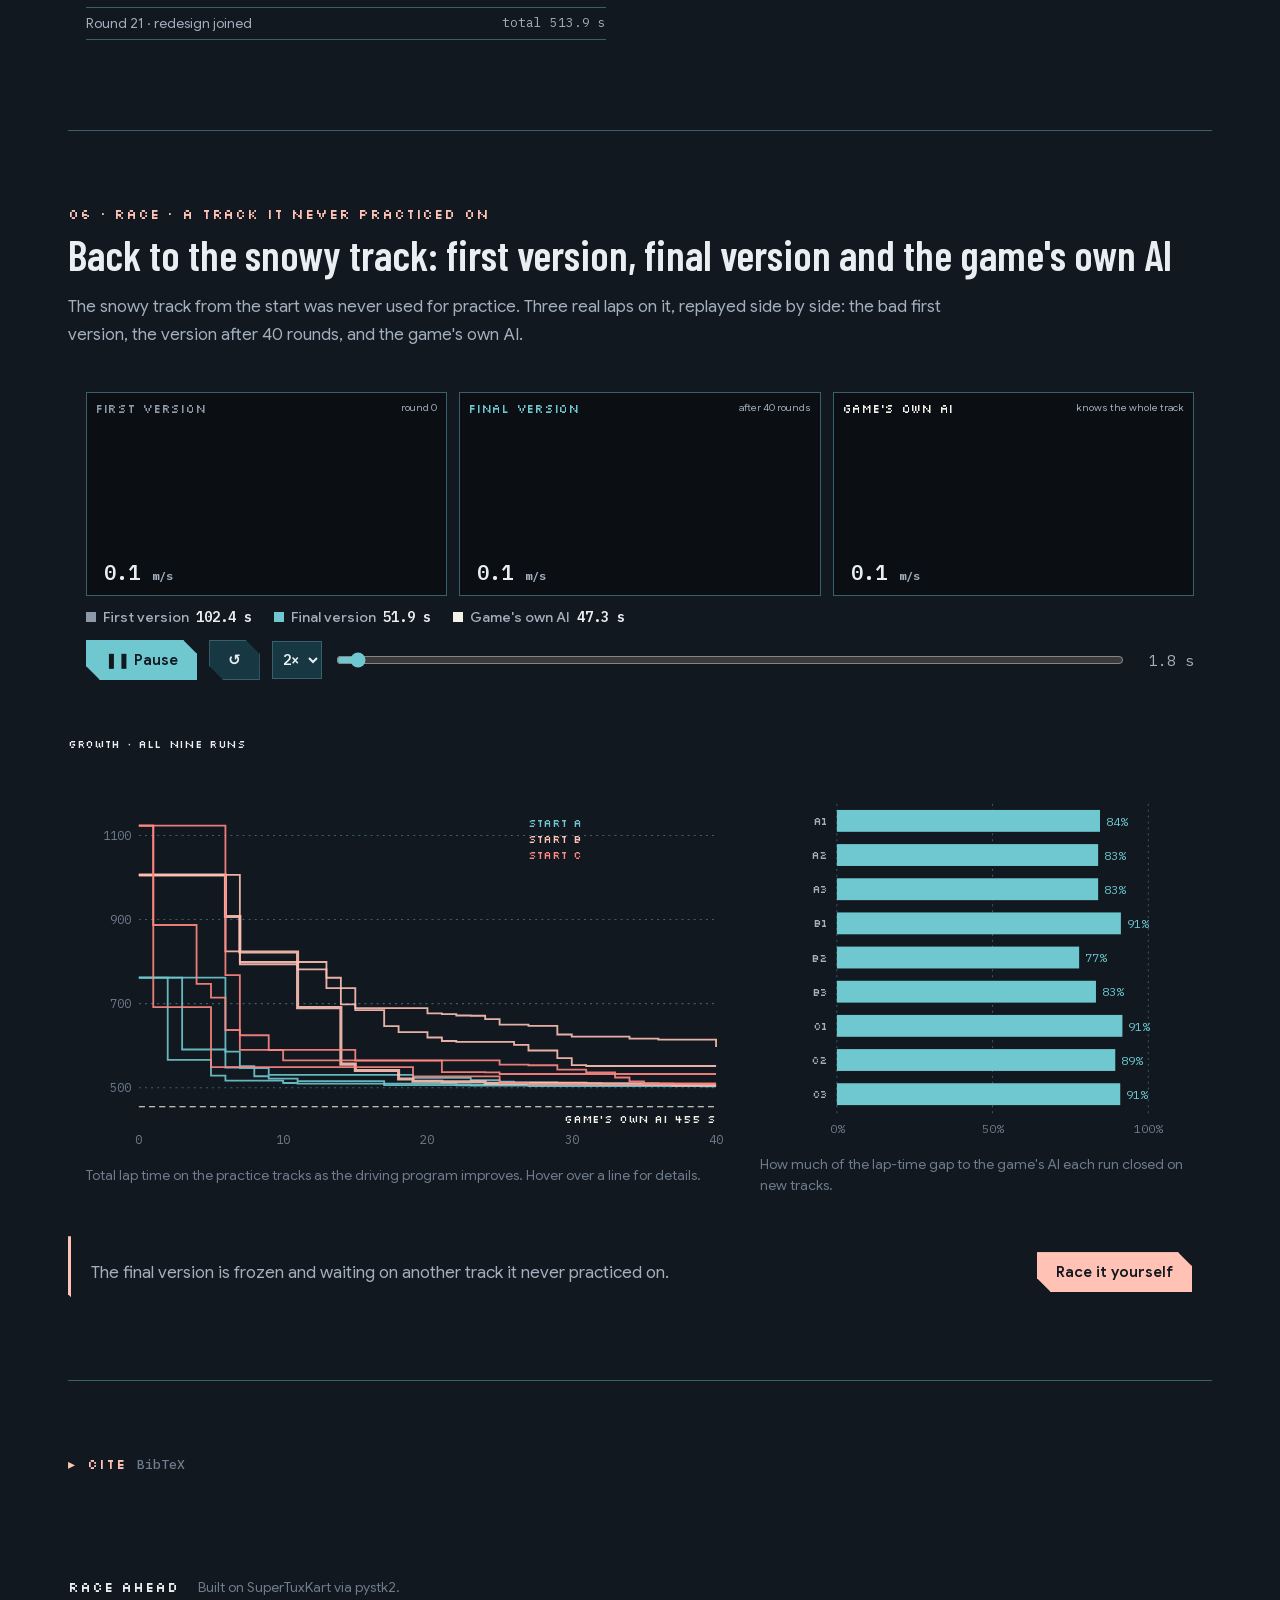
==== commit f771e03c: "Align demo video with the project website" ====
--- a/index.html
+++ b/index.html
@@ -25,7 +25,7 @@
   <p class="tag">A racing AI gets faster in a video game because a second AI rewrites its driving program between laps, using nothing but the records of its own laps.</p>
   <div class="links">
     <a class="btn primary" href="play/">Race our AI · play</a>
-    <a class="btn" id="openVideo" href="media/race-ahead-demo.mp4?v=decision-model">Watch the video · 2:30</a>
+    <a class="btn" id="openVideo" href="media/race-ahead-demo.mp4?v=figure-2">Watch the video · 2:30</a>
     <a class="btn" href="https://github.com/RunRiotComeOn/realtime-evoharness" target="_blank" rel="noopener">Code · GitHub</a>
   </div>
   <div class="facts" id="facts"></div>
@@ -138,7 +138,7 @@
 
 <dialog class="vidbox" id="vidBox" aria-label="Race Ahead video">
   <div class="vidin"><button class="vclose" id="closeVideo" type="button" aria-label="Close the video">✕</button>
-    <video id="demoVideo" controls playsinline preload="none" poster="media/bg.jpg" src="media/race-ahead-demo.mp4?v=decision-model"></video></div>
+    <video id="demoVideo" controls playsinline preload="none" poster="media/bg.jpg" src="media/race-ahead-demo.mp4?v=figure-2"></video></div>
 </dialog>
 
 <footer>
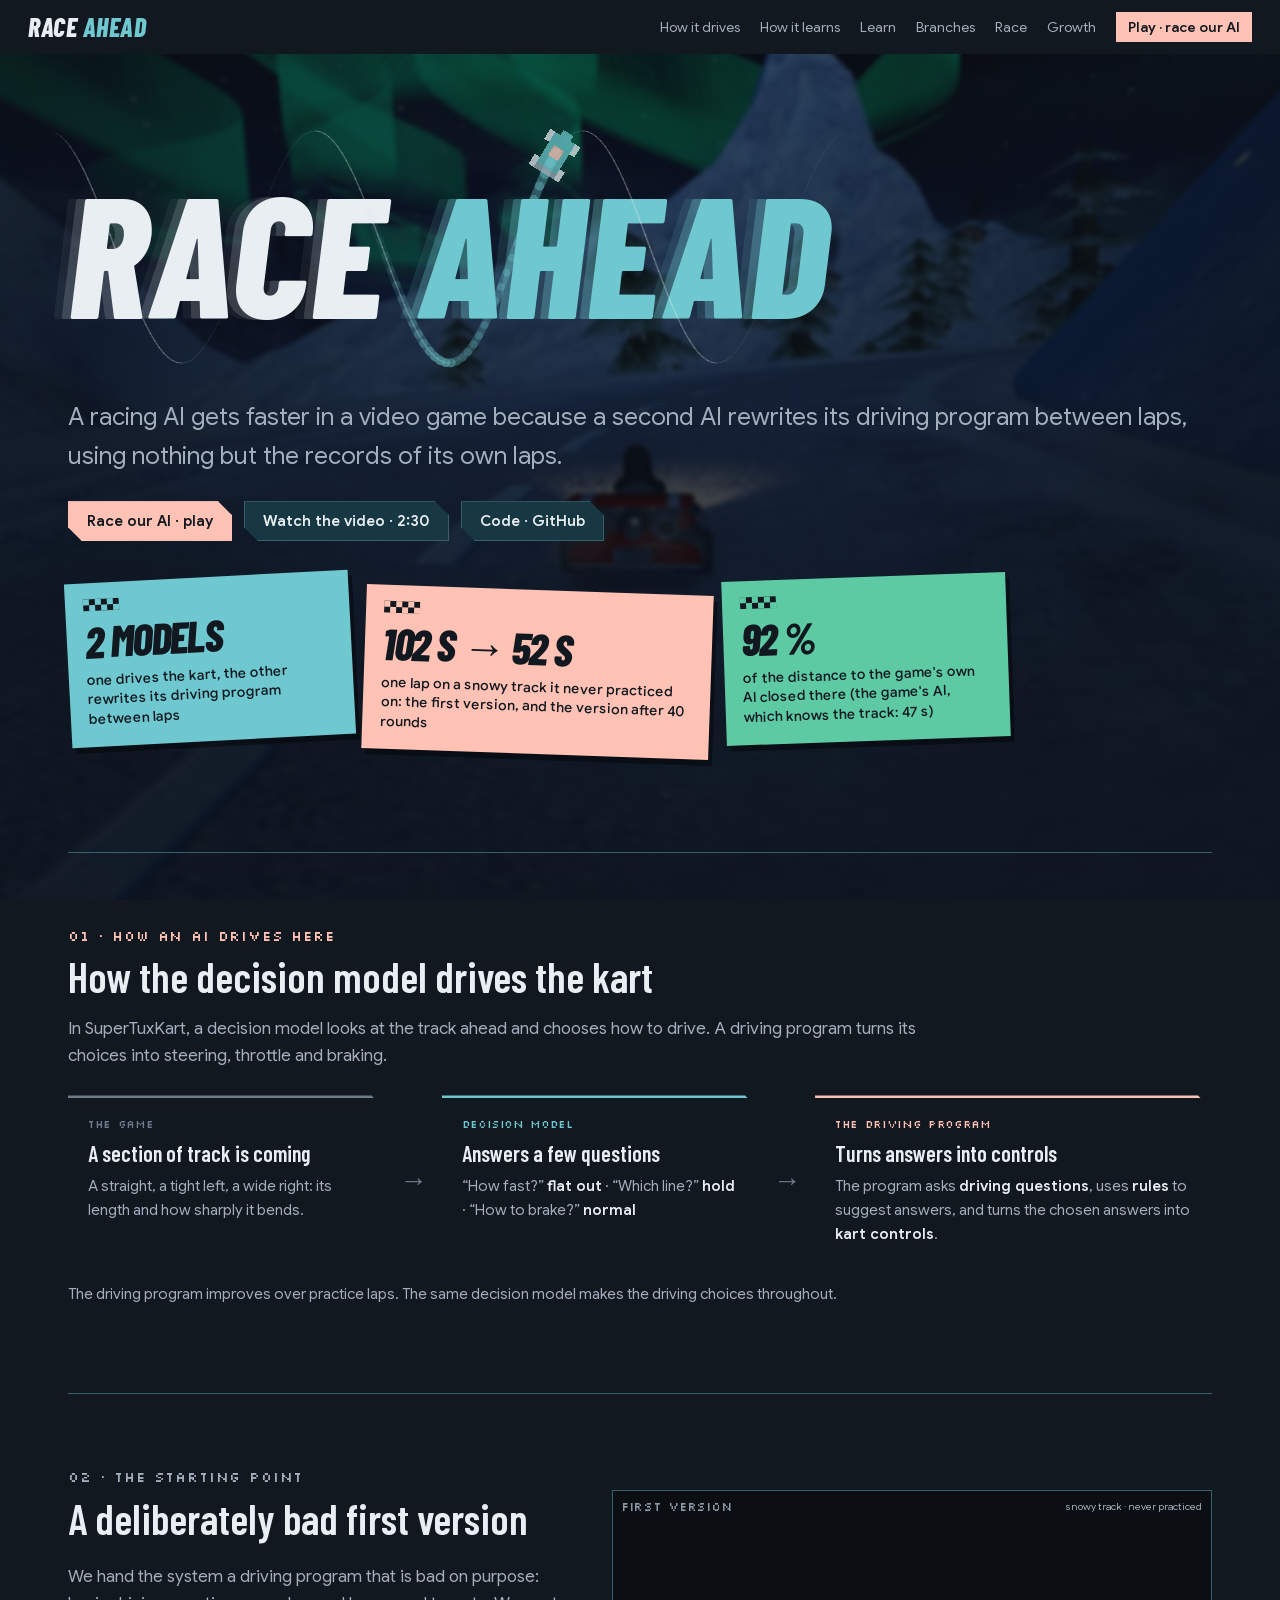
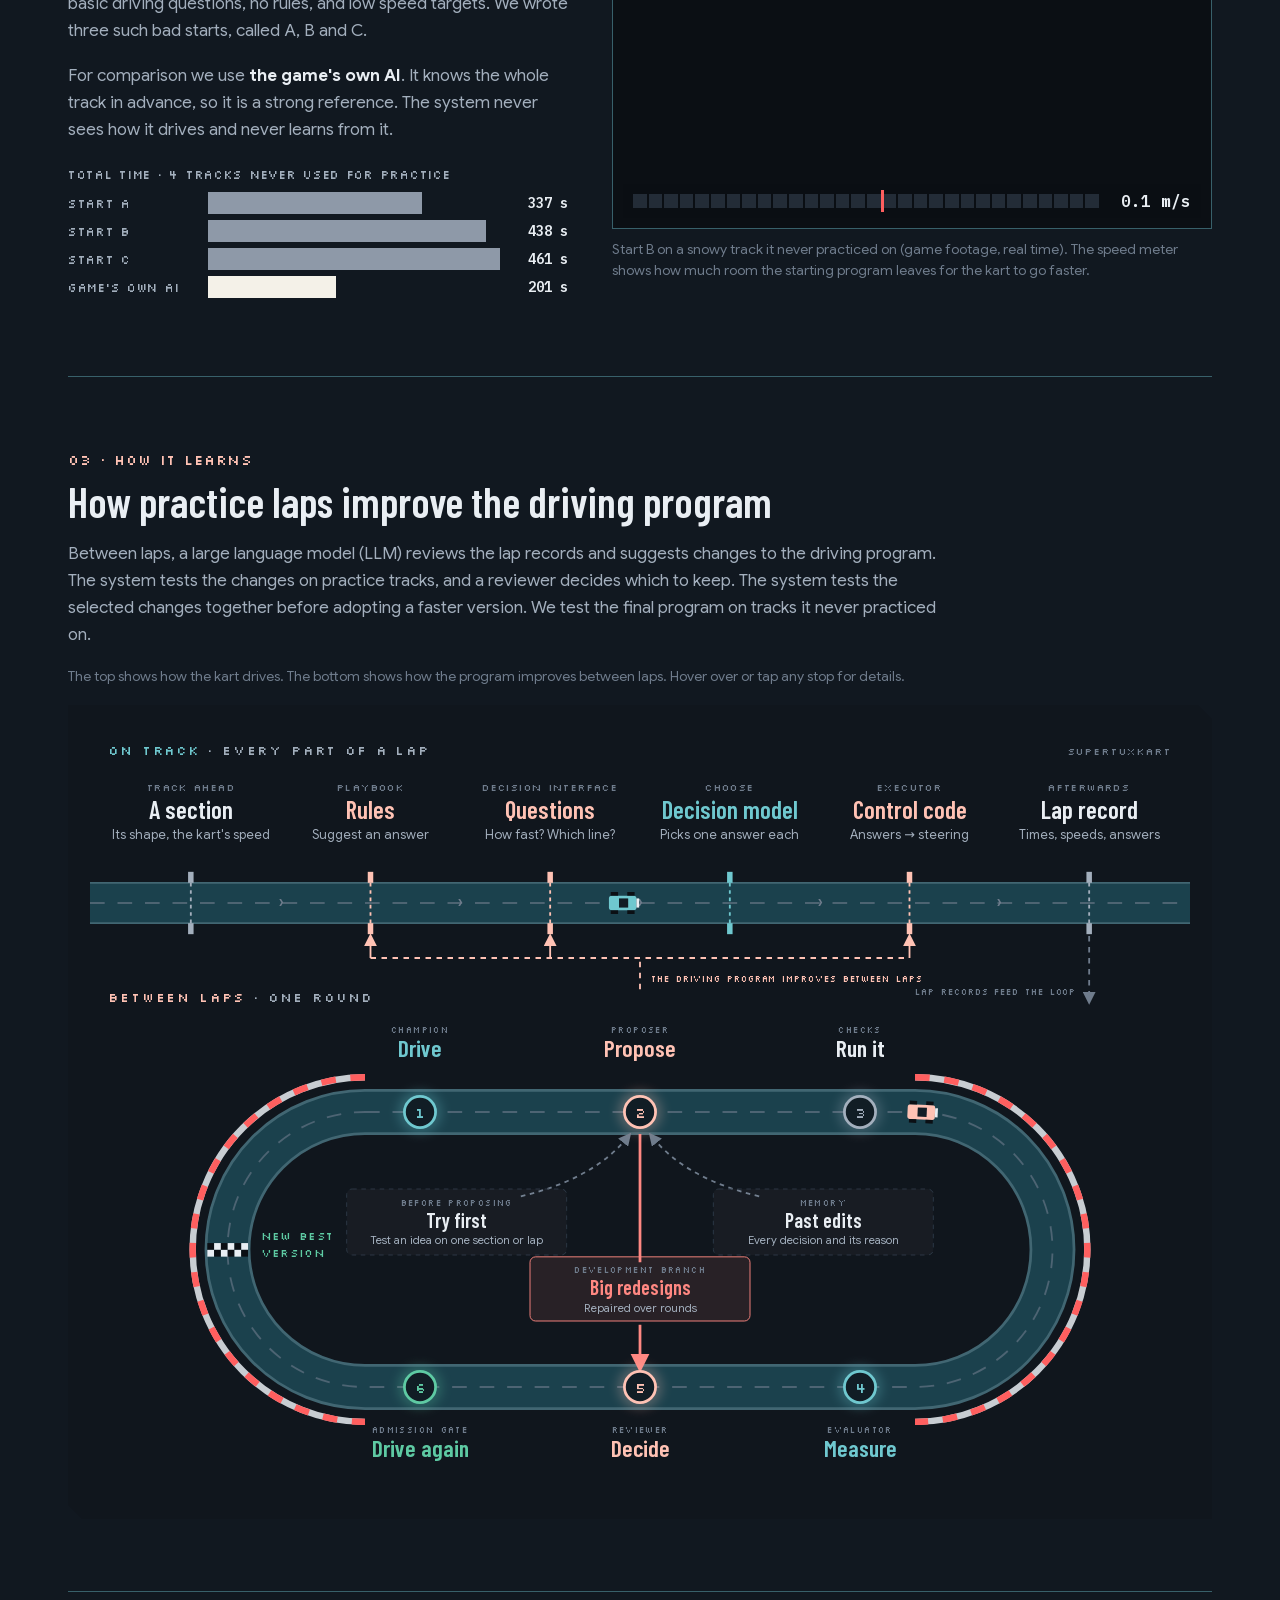
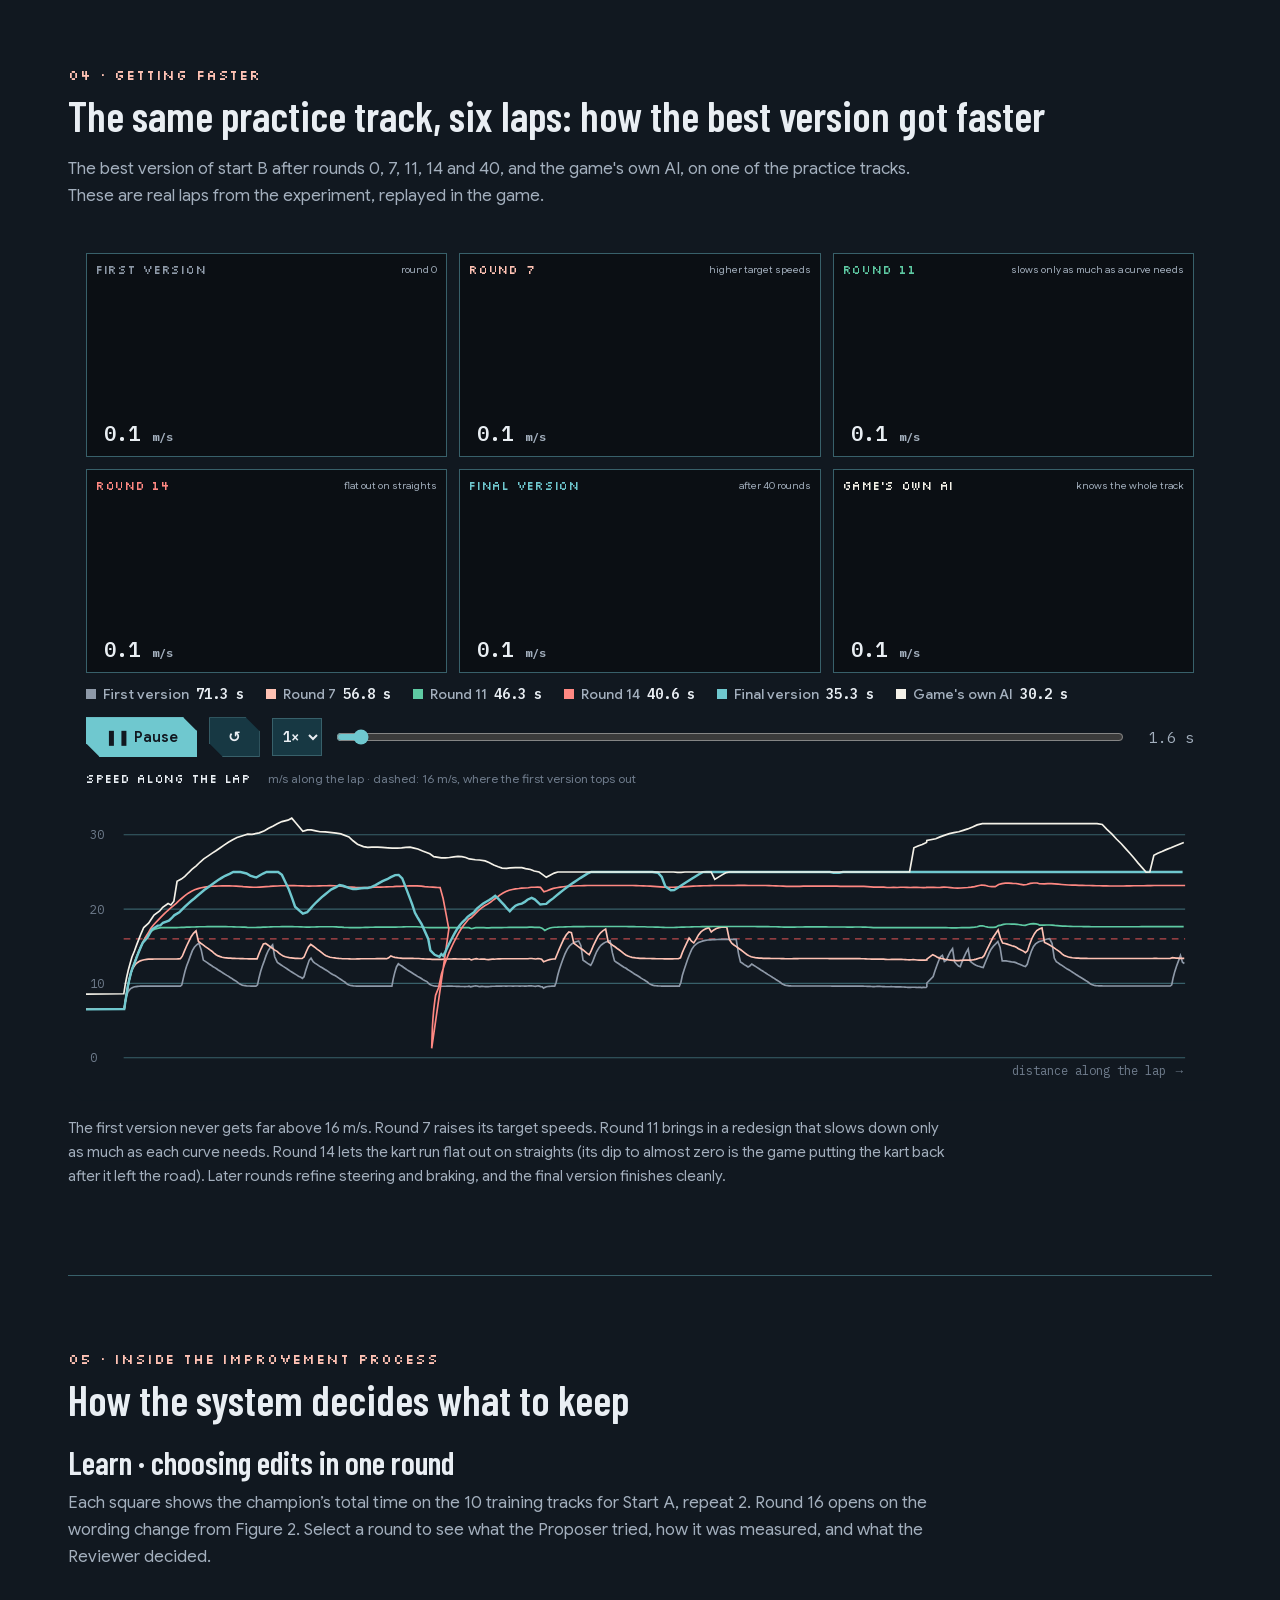
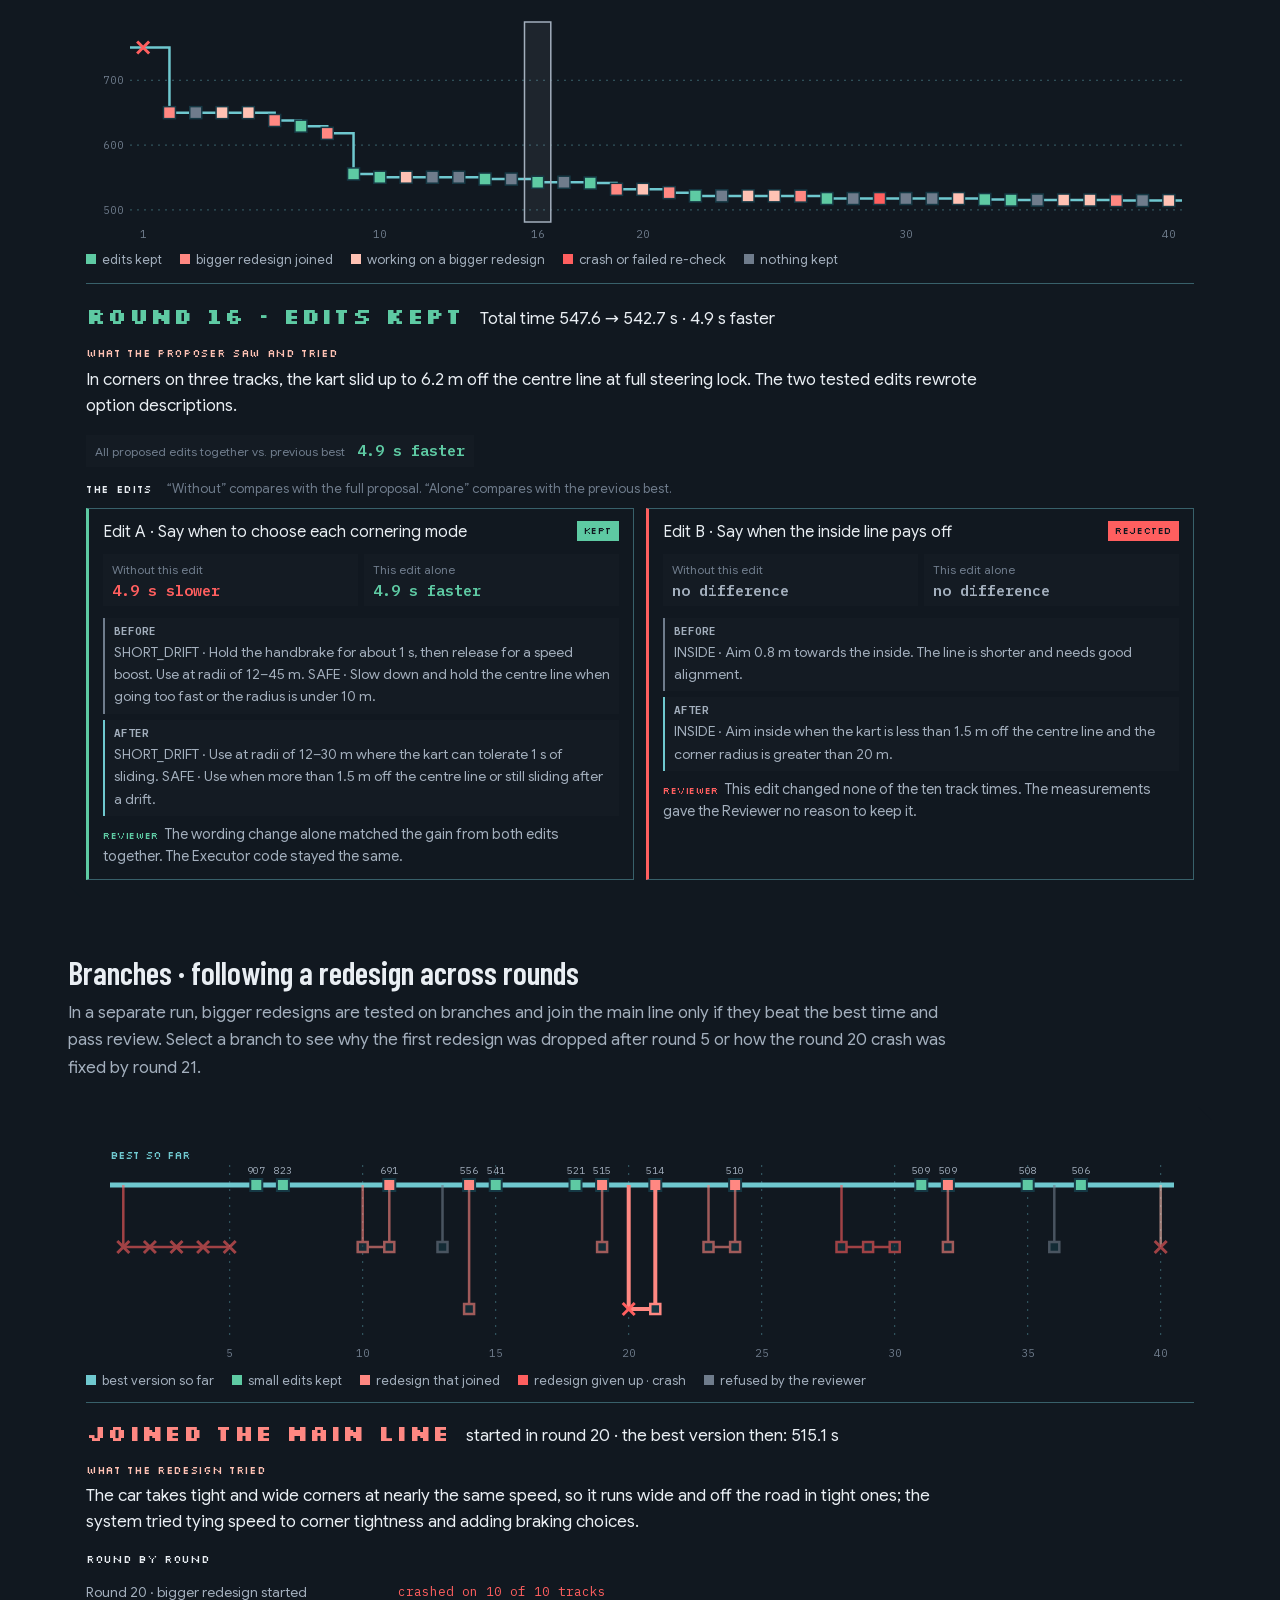
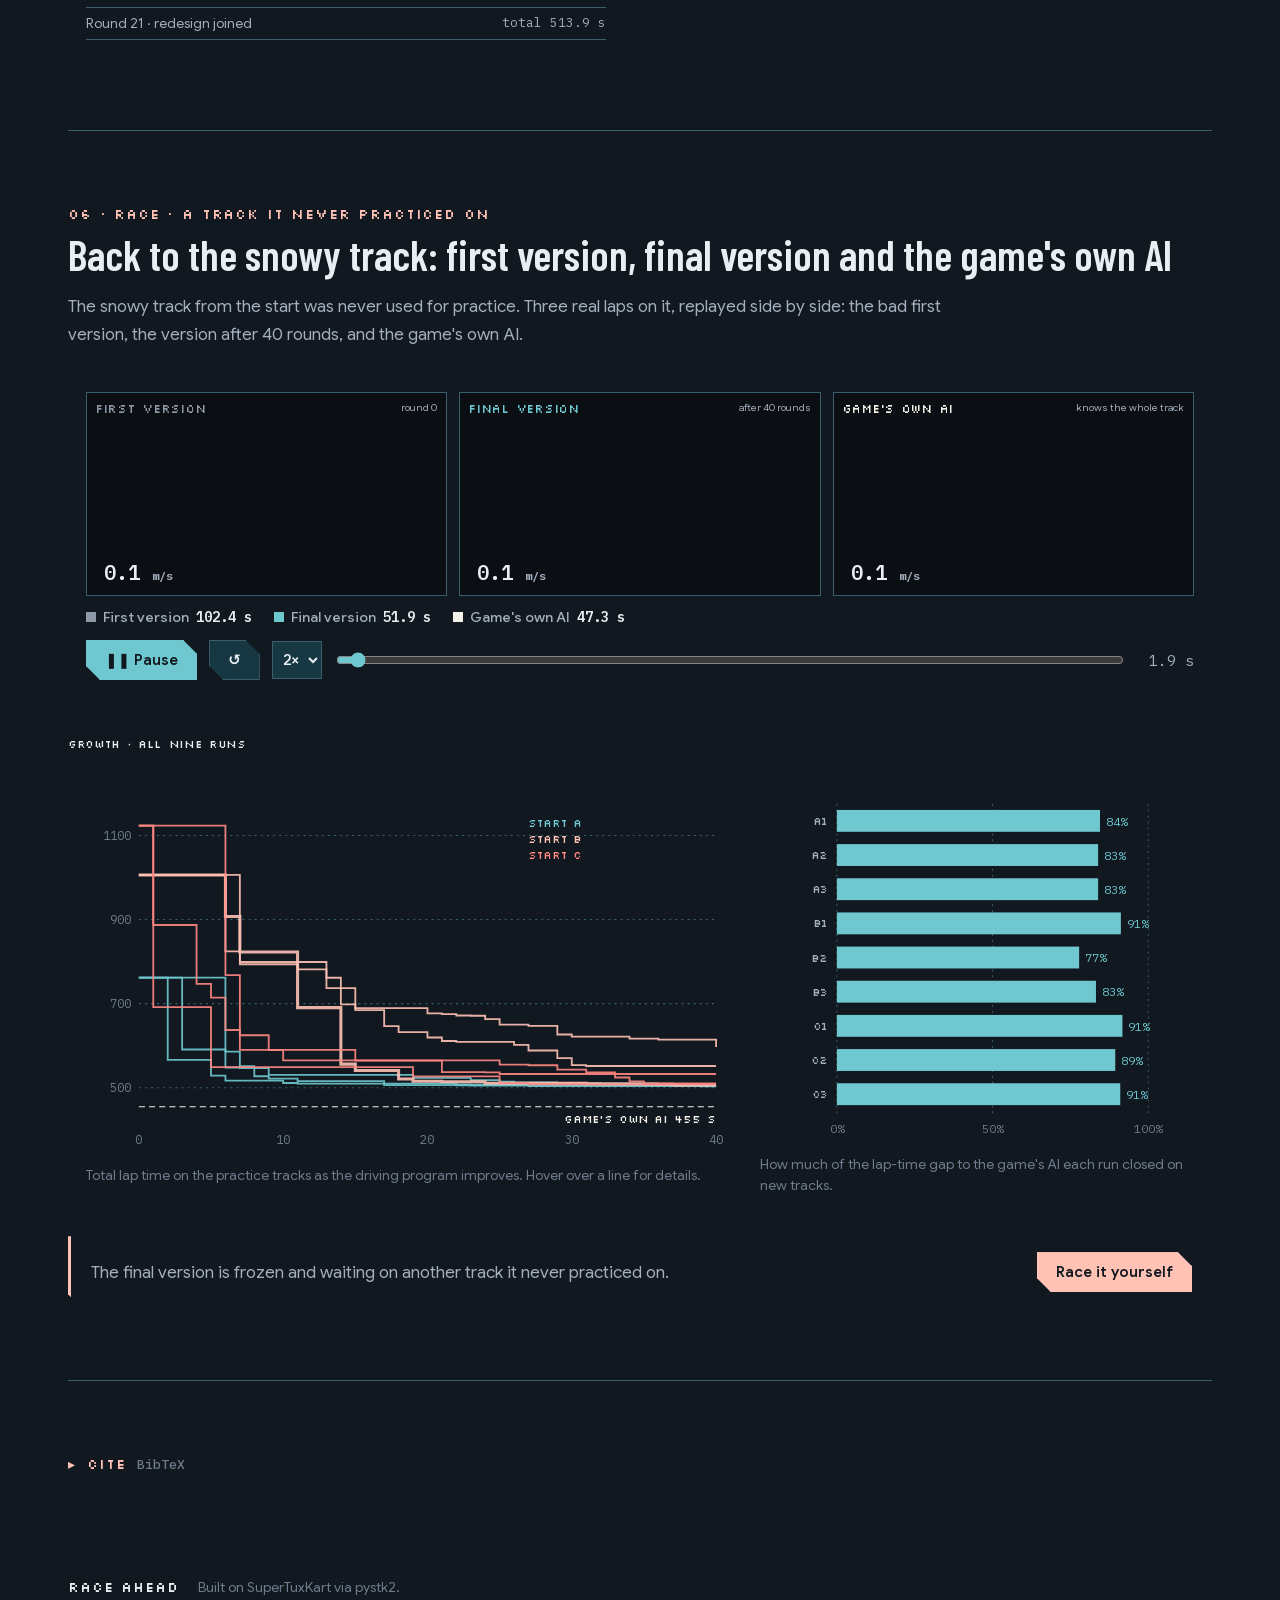
==== commit 05397ce9: "Add shareable demo video page" ====
--- a/index.html
+++ b/index.html
@@ -25,7 +25,7 @@
   <p class="tag">A racing AI gets faster in a video game because a second AI rewrites its driving program between laps, using nothing but the records of its own laps.</p>
   <div class="links">
     <a class="btn primary" href="play/">Race our AI · play</a>
-    <a class="btn" id="openVideo" href="media/race-ahead-demo.mp4?v=figure-2">Watch the video · 2:30</a>
+    <a class="btn" href="video/">Watch the video · 2:30</a>
     <a class="btn" href="https://github.com/RunRiotComeOn/realtime-evoharness" target="_blank" rel="noopener">Code · GitHub</a>
   </div>
   <div class="facts" id="facts"></div>
@@ -136,11 +136,6 @@
 </section>
 </main>
 
-<dialog class="vidbox" id="vidBox" aria-label="Race Ahead video">
-  <div class="vidin"><button class="vclose" id="closeVideo" type="button" aria-label="Close the video">✕</button>
-    <video id="demoVideo" controls playsinline preload="none" poster="media/bg.jpg" src="media/race-ahead-demo.mp4?v=figure-2"></video></div>
-</dialog>
-
 <footer>
   <span class="px">Race Ahead</span>
   <span>Built on SuperTuxKart via pystk2.</span>
@@ -149,6 +144,6 @@
 <script src="learn-data.js?v=figure-2"></script>
 <script src="laps.js"></script>
 <script src="laps-unseen.js"></script>
-<script src="site.js?v=figure-2"></script>
+<script src="site.js?v=video-page"></script>
 </body>
 </html>
--- a/style.css
+++ b/style.css
@@ -249,14 +249,9 @@
 }
 @media (max-width:520px){.grid{grid-template-columns:1fr}}
 
-/* the video, played on the page */
-.vidbox{border:0;padding:0;background:transparent;max-width:min(1200px,94vw);width:100%}
-.vidbox::backdrop{background:rgba(8,11,15,.86)}
-.vidin{position:relative;background:#000;clip-path:var(--notch)}
-.vidin video{display:block;width:100%;height:auto;background:#000}
-.vclose{position:absolute;top:10px;right:10px;z-index:2;width:38px;height:38px;border:1px solid var(--rule);background:rgba(17,22,29,.85);
-  color:var(--chalk);font-size:18px;cursor:pointer}
-.vclose:hover{border-color:var(--chalk-3)}
+.demo-page{max-width:1056px;padding-top:clamp(24px,5vw,64px);padding-bottom:48px}
+.demo-page h1{font:italic 800 clamp(36px,6vw,64px)/1 var(--f-display);text-transform:uppercase}
+.demo-page video{aspect-ratio:16/9;border:1px solid var(--rule)}
 @media (max-width:700px){
   #lineage{min-width:760px}
   .swipe{display:block}
